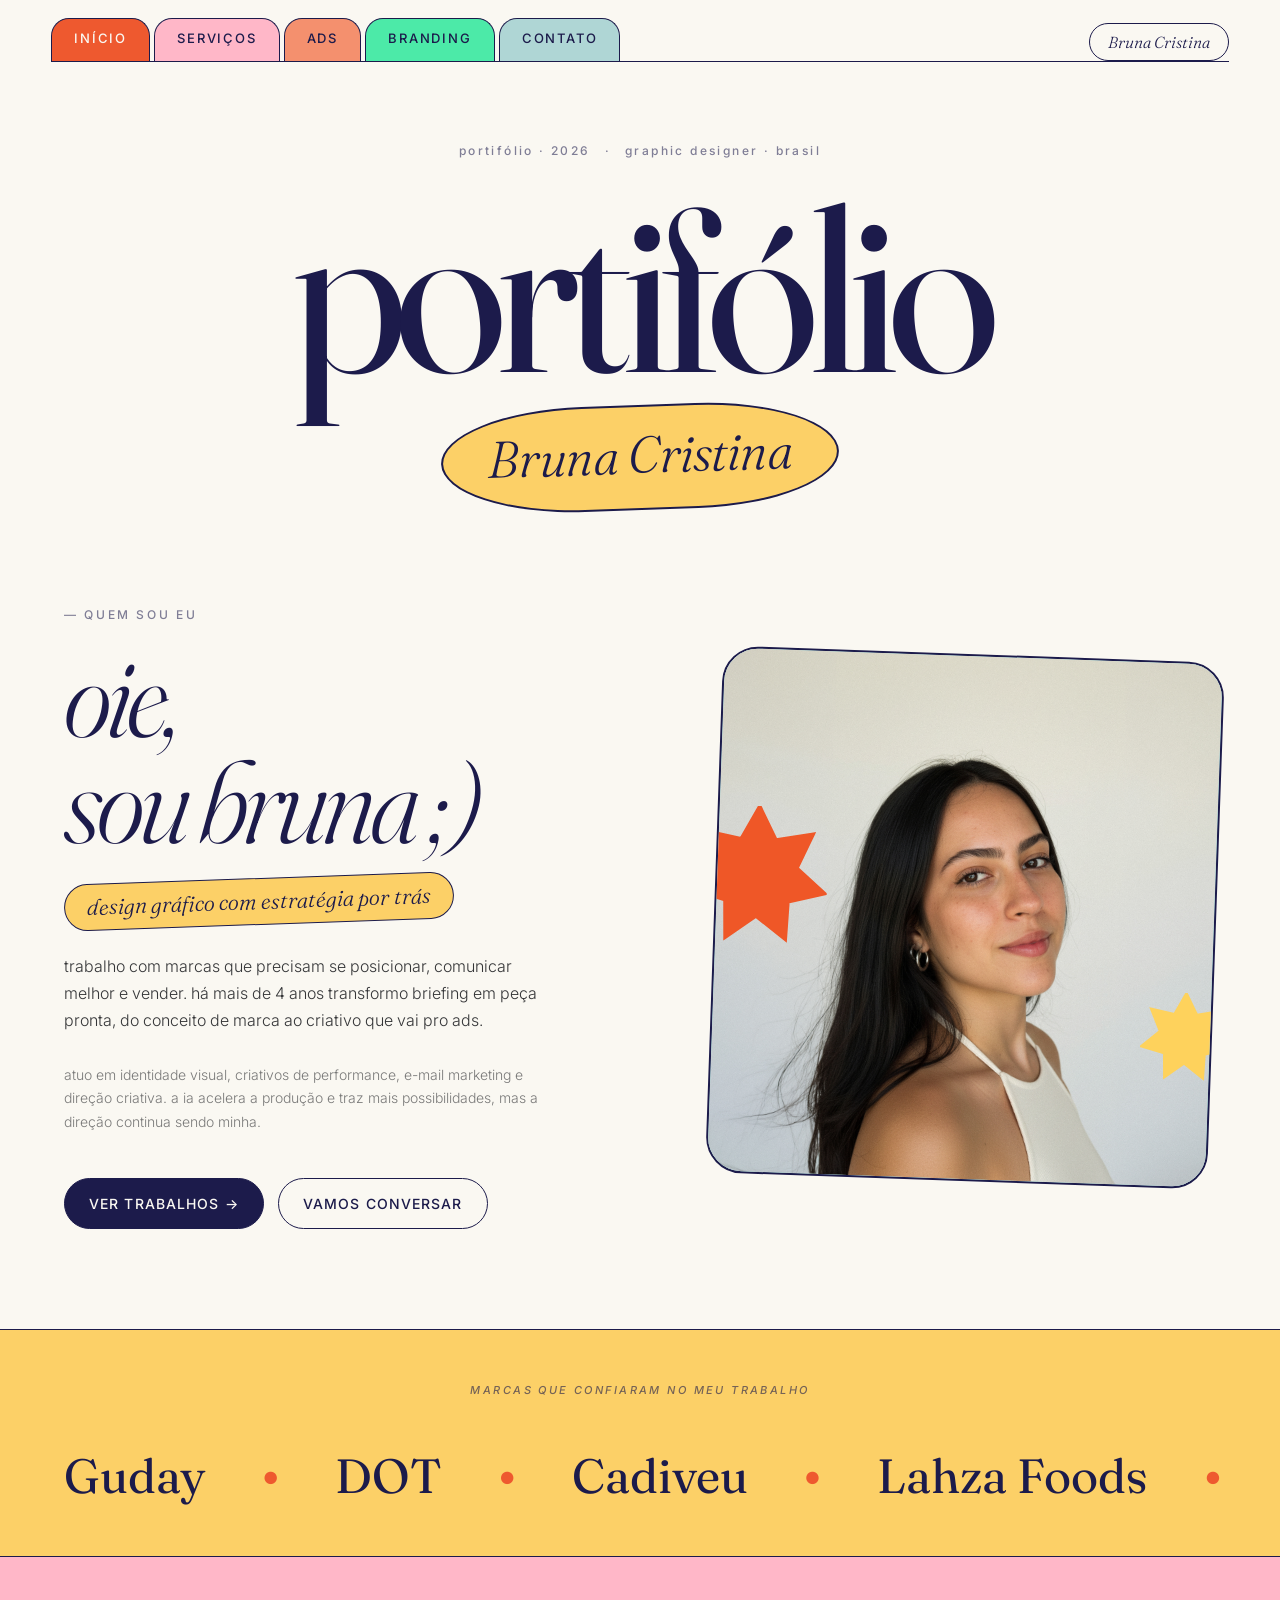
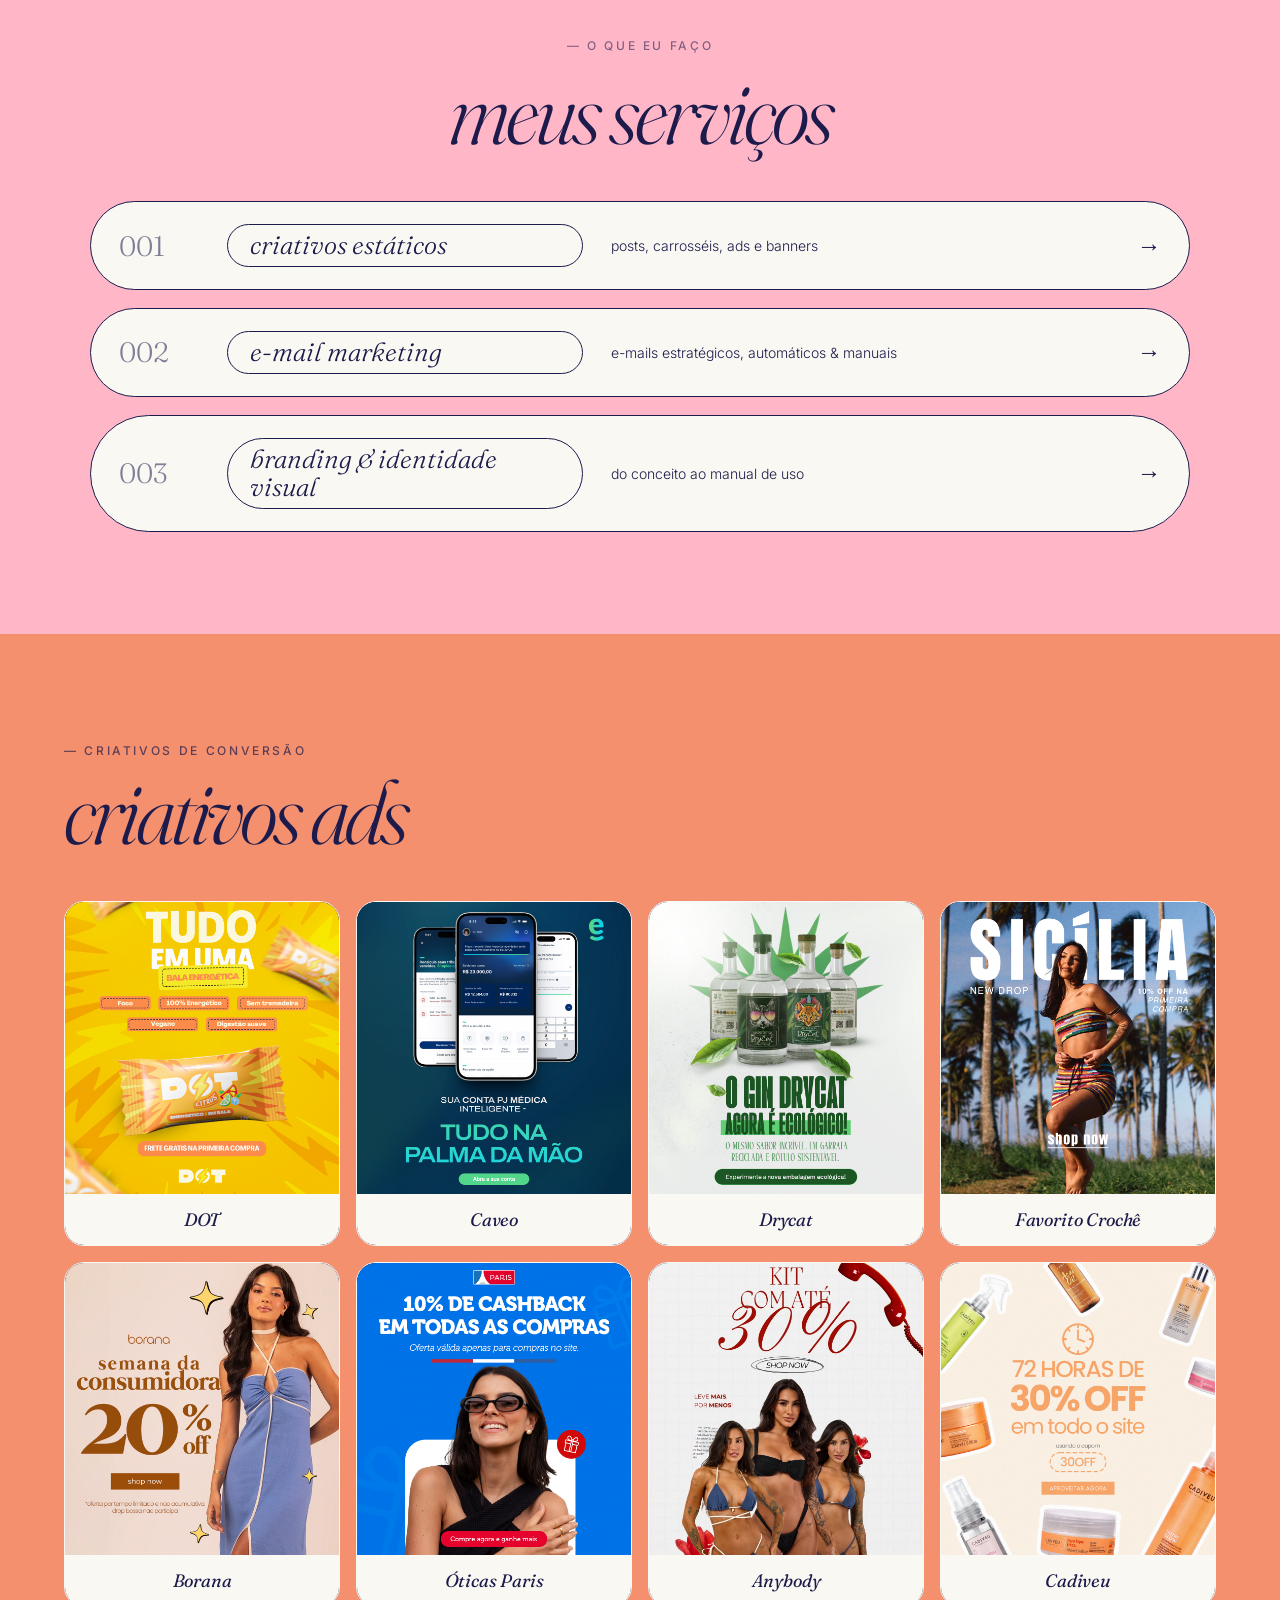
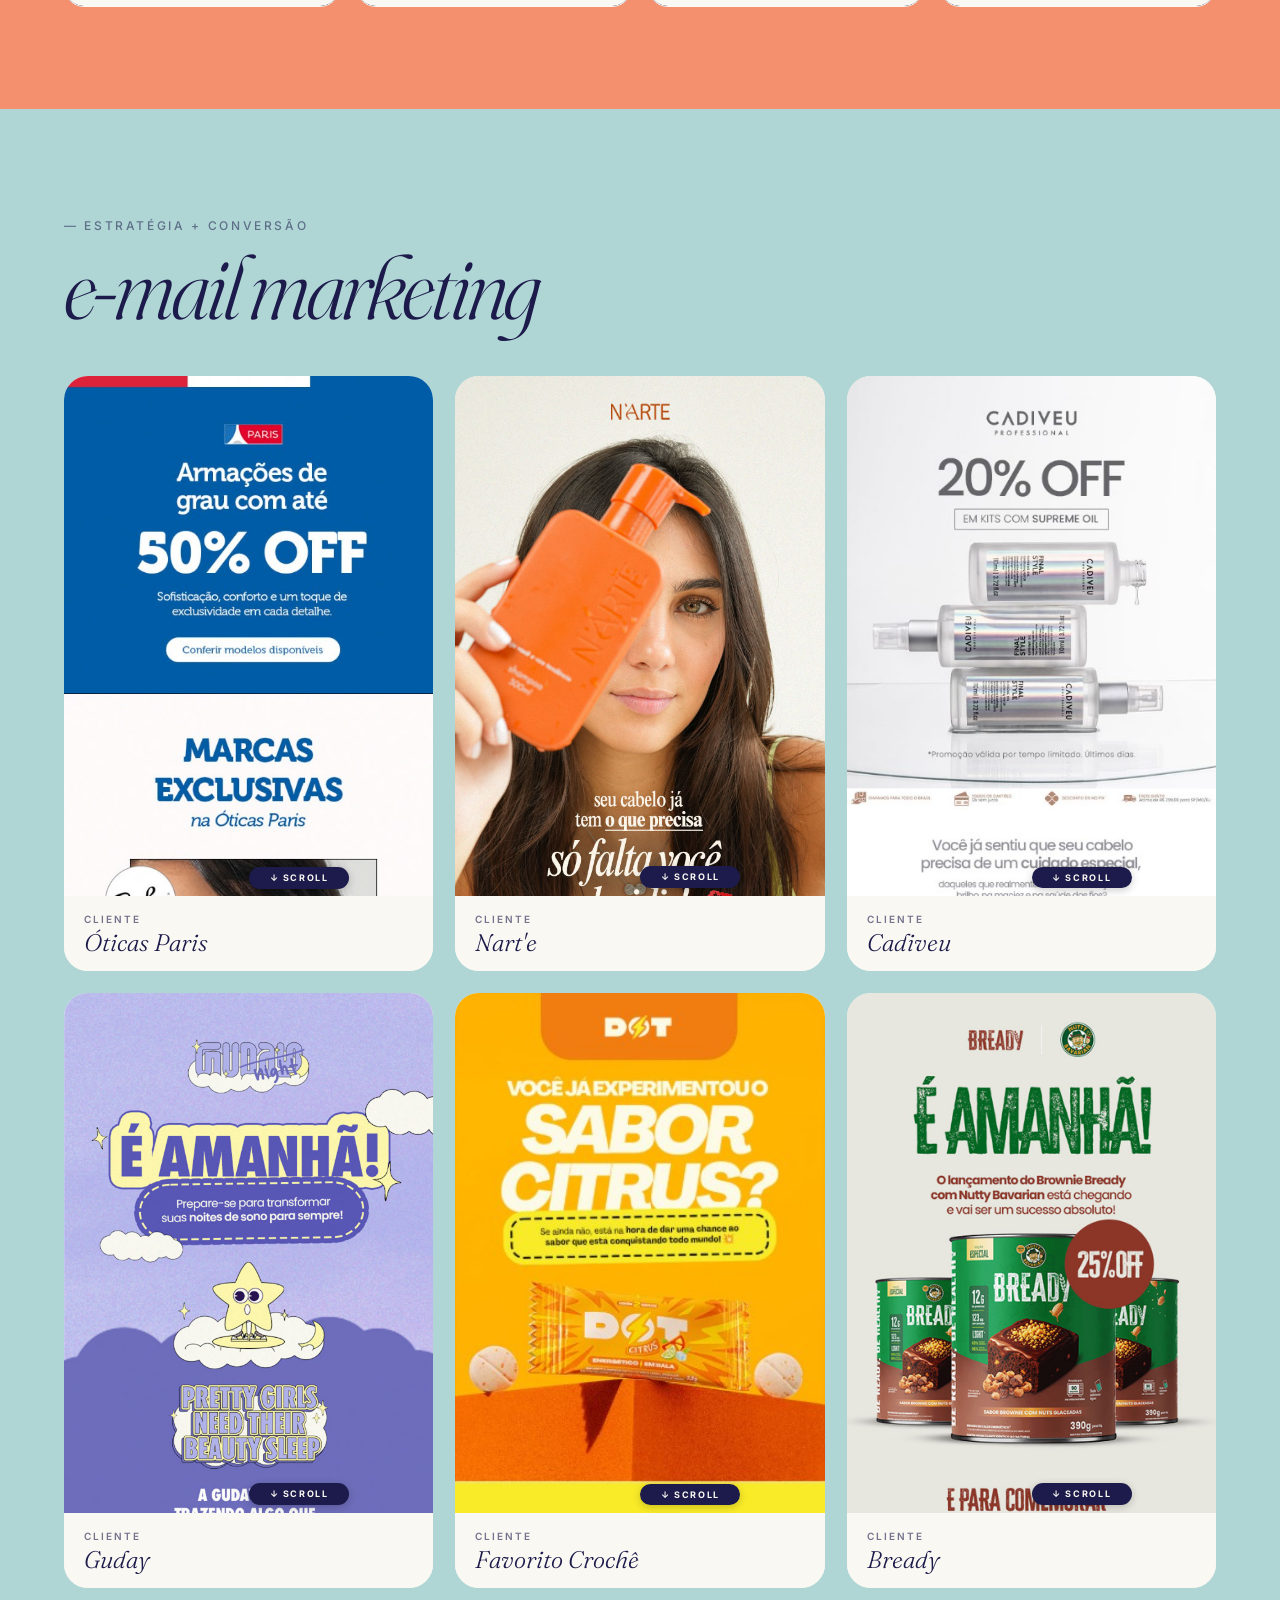
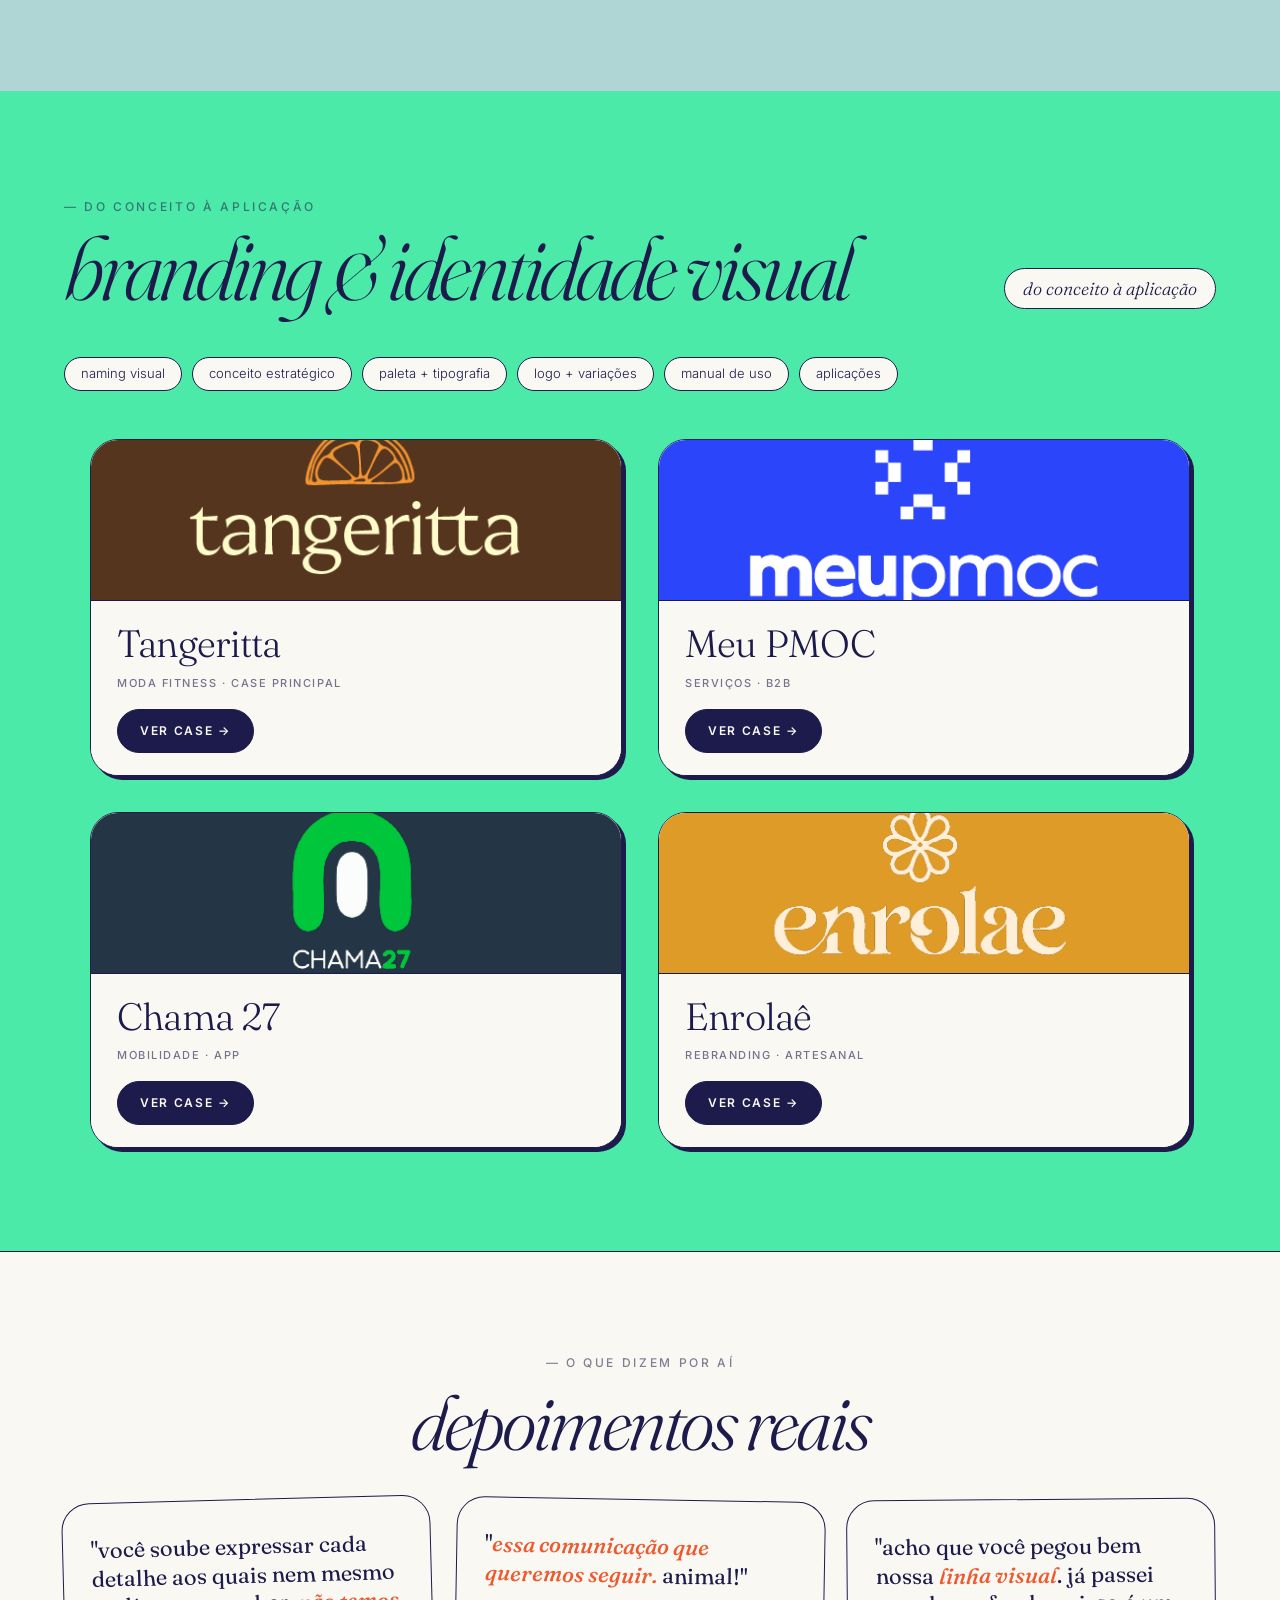
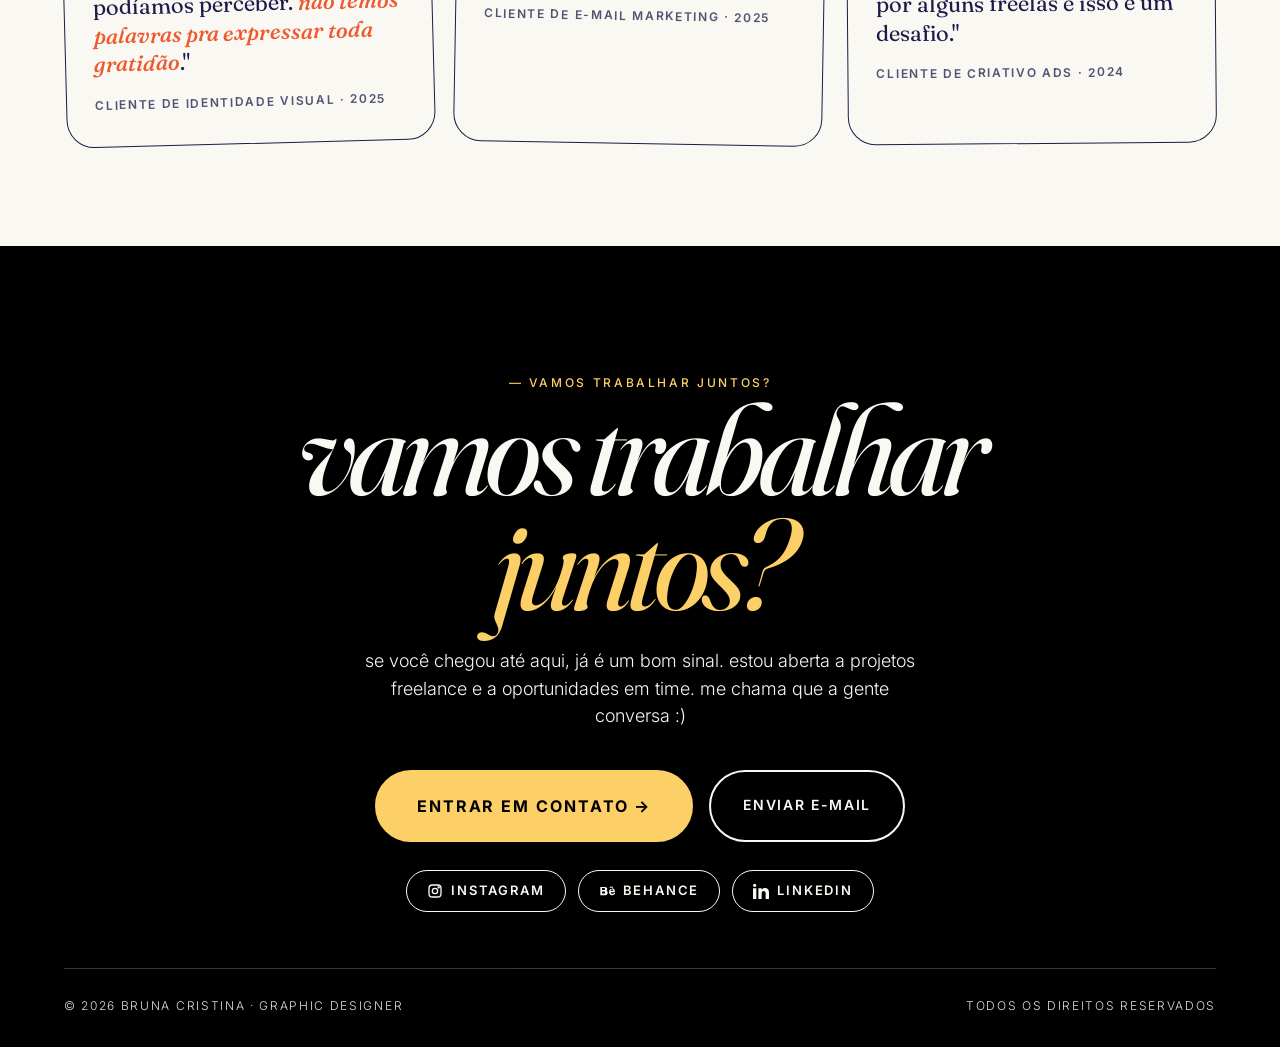
==== index.html @ e088495b "fix: mobile responsiveness, IA copy, foto no sobre, remove ba-section - index.html: atualiza copy de" ====
<!doctype html>
<html lang="pt-BR">
<head>
<meta charset="utf-8" />
<meta name="viewport" content="width=device-width, initial-scale=1" />
<title>portifólio · bruna cristina · graphic designer</title>
<link rel="stylesheet" href="colors_and_type.css" />
<script src="image-slot.js"></script>
<style>
  :root {
    --navy: #1C1B4B;
    --cream: #FAF8F2;
    --yellow: #FCD067;
    --coral: #F4906E;
    --orange-dk: #EE592F;
    --skyblue: #AFD6D5;
    --mint: #4CEAA8;
    --pink: #FFB7C8;
    --ink: #000000;
  }
  * { box-sizing: border-box; }
  html, body { margin: 0; padding: 0; background: var(--cream); color: var(--navy); overflow-x: hidden; }
  body { font-family: var(--font-ui); font-weight: 300; }
  a { color: inherit; text-decoration: none; }
  button { font: inherit; cursor: pointer; border: none; background: none; color: inherit; }

  /* NAV */
  .nav-wrap { position: sticky; top: 0; z-index: 50; padding: 18px clamp(16px,4vw,56px) 0; background: linear-gradient(to bottom, var(--cream) 70%, transparent); }
  .nav { max-width: 1320px; margin: 0 auto; display: flex; align-items: flex-end; gap: 6px; }
  .nav-tabs { display: flex; align-items: flex-end; flex: 1; gap: 4px; }
  .tab { padding: 10px 22px 12px; font-weight: 500; font-size: 13px; letter-spacing: .14em; text-transform: uppercase; border: 1.5px solid var(--navy); border-bottom: none; border-radius: 18px 18px 0 0; background: var(--cream); transition: transform .16s var(--ease-soft); }
  .tab:hover { transform: translateY(-2px); }
  .tab.is-active { background: var(--orange-dk); color: var(--cream); border-color: var(--navy); }
  .tab[data-c="pink"] { background: var(--pink); }
  .tab[data-c="yellow"] { background: var(--yellow); }
  .tab[data-c="coral"] { background: var(--coral); }
  .tab[data-c="mint"] { background: var(--mint); }
  .tab[data-c="sky"] { background: var(--skyblue); }
  .nav-signature { background: var(--cream); border: 1.5px solid var(--navy); border-radius: 999px; padding: 6px 18px; font-family: var(--font-display); font-style: italic; font-size: 16px; align-self: flex-end; }
  .nav-rule { max-width: 1320px; margin: 0 auto; border-top: 1.5px solid var(--navy); }

  /* SHARED */
  section { padding: clamp(48px,8vw,120px) clamp(20px,5vw,80px); }
  .container { max-width: 1320px; margin: 0 auto; }
  .display { font-family: var(--font-display); font-weight: 300; line-height: .92; letter-spacing: -.045em; color: var(--navy); }
  .display em { font-style: italic; }
  .eyebrow-sm { font-size: 12px; letter-spacing: .22em; text-transform: uppercase; color: var(--navy); opacity: .55; font-weight: 500; }
  .chip-pill { display: inline-flex; align-items: center; gap: 6px; background: var(--cream); border: 1.5px solid var(--navy); border-radius: 999px; padding: 6px 18px; font-family: var(--font-display); font-style: italic; font-size: 18px; color: var(--navy); }
  .num-tag { font-family: var(--font-ui); font-weight: 500; font-size: 12px; letter-spacing: .2em; color: var(--navy); opacity: .55; }
  .bestseller { display: inline-block; margin-top: 14px; background: var(--coral); color: var(--cream); border: 1.5px solid var(--navy); border-radius: 999px; padding: 6px 16px; font-family: var(--font-ui); font-weight: 700; font-size: 11px; letter-spacing: .18em; text-transform: uppercase; transform: rotate(-2deg); box-shadow: 2px 2px 0 var(--navy); }
  .bestseller--mint { background: var(--navy); color: var(--mint); border-color: var(--mint); }

  /* COVER */
  .cover { padding: 80px clamp(20px,5vw,80px) 40px; text-align: center; }
  .cover-meta { display: flex; justify-content: center; gap: 14px; margin-bottom: 32px; flex-wrap: wrap; }
  .cover-stack { display: inline-flex; flex-direction: column; align-items: center; gap: 18px; }
  .cover-title { font-family: var(--font-display); font-weight: 400; font-size: clamp(64px,18vw,300px); line-height: .85; letter-spacing: -.05em; color: var(--navy); margin: 0; }
  .cover-name { background: var(--yellow); border: 2px solid var(--navy); border-radius: 50% / 70%; padding: 10px 44px 14px; font-family: var(--font-display); font-style: italic; font-weight: 300; font-size: clamp(28px,4vw,56px); letter-spacing: -.01em; transform: rotate(-2deg); white-space: nowrap; color: var(--navy); }

  /* HERO */
  .hero { padding-top: 56px; padding-bottom: 100px; }
  .hero-grid { display: grid; grid-template-columns: 1.15fr 1fr; gap: 72px; align-items: center; }
  .hero-headline { font-size: clamp(56px,9vw,128px); }
  .hero-tagline { display: flex; align-items: center; gap: 12px; flex-wrap: wrap; margin-top: 24px; font-size: 18px; color: var(--navy); }
  .hero-tagline .pill { display: inline-flex; background: var(--yellow); border: 1.5px solid var(--navy); border-radius: 999px; padding: 6px 22px; font-family: var(--font-display); font-style: italic; font-size: 22px; transform: rotate(-2deg); }
  .hero p { max-width: 500px; margin: 28px 0 0; font-size: 16px; line-height: 1.7; }
  .hero-cta-row { display: flex; gap: 14px; margin-top: 44px; flex-wrap: wrap; }
  .btn { display: inline-flex; align-items: center; gap: 10px; padding: 14px 24px; border-radius: 999px; border: 1.5px solid var(--navy); font-weight: 500; font-size: 14px; letter-spacing: .08em; text-transform: uppercase; transition: all .16s var(--ease-soft); }
  .btn:hover { opacity: .72; transform: translateY(-2px); }
  .btn--solid { background: var(--navy); color: var(--cream); }
  .btn--ghost { background: transparent; }
  .hero-portrait { position: relative; aspect-ratio: 1/1.05; border: 2px solid var(--navy); border-radius: 36px; overflow: hidden; background: var(--skyblue); transform: rotate(2deg); }
  .hero-portrait .portrait-slot { position: absolute; inset: 0; width: 100%; height: 100%; display: block; z-index: 1; }
  .hero-portrait .portrait-slot::part(frame) { border-radius: 0; background: var(--skyblue); }
  .hero-portrait .portrait-slot::part(ring) { display: none; }
  .star-deco { position: absolute; pointer-events: none; transition: transform .48s var(--ease-soft); z-index: 3; }
  .star-orange { filter: brightness(0) saturate(100%) invert(45%) sepia(74%) saturate(3712%) hue-rotate(348deg) brightness(98%) contrast(91%); }
  .star-yellow { filter: brightness(0) saturate(100%) invert(82%) sepia(58%) saturate(497%) hue-rotate(338deg) brightness(101%) contrast(99%); }

  /* CLIENTES */
  .clients { background: var(--yellow); padding: 56px clamp(20px,5vw,80px); border-top: 1.5px solid var(--navy); border-bottom: 1.5px solid var(--navy); overflow: hidden; }
  .clients-head { text-align: center; margin-bottom: 56px; }
  .clients-head h2 { font-family: var(--font-ui); font-weight: 500; font-size: 11px; letter-spacing: .22em; text-transform: uppercase; color: var(--navy); opacity: .6; margin: 0; }
  .clients-marquee { display: flex; gap: 56px; white-space: nowrap; animation: scroll 36s linear infinite; font-family: var(--font-display); font-weight: 400; font-size: clamp(28px,4vw,48px); color: var(--navy); line-height: 1; align-items: center; }
  .clients-marquee span { display: inline-flex; align-items: center; gap: 56px; }
  .clients-marquee .dot { color: var(--orange-dk); font-size: .6em; }
  @keyframes scroll { from { transform: translateX(0); } to { transform: translateX(-50%); } }

  /* SERVICES */
  .services { background: var(--pink); padding-top: 80px; }
  .services-head { text-align: center; margin-bottom: 48px; }
  .services-head h2 { font-size: clamp(48px,7vw,108px); }
  .service-list { max-width: 1100px; margin: 0 auto; display: flex; flex-direction: column; gap: 18px; }
  .service-row { display: grid; grid-template-columns: 80px 1fr 1.4fr auto; gap: 28px; align-items: center; padding: 22px 28px; border: 1.5px solid var(--navy); border-radius: 999px; background: var(--cream); transition: all .25s var(--ease-soft); }
  .service-row:hover { transform: translateX(8px); background: var(--coral); color: var(--cream); }
  .service-row:hover .service-num { color: var(--cream); }
  .service-row:hover .service-pill { background: var(--cream); color: var(--coral); border-color: var(--cream); }
  .service-num { font-family: var(--font-display); font-weight: 300; font-size: 28px; color: var(--navy); opacity: .55; }
  .service-pill { display: inline-flex; align-self: start; background: var(--cream); border: 1.5px solid var(--navy); border-radius: 999px; padding: 6px 22px; font-family: var(--font-display); font-style: italic; font-size: 26px; line-height: 1.1; color: var(--navy); transition: all .25s; }
  .service-desc { font-size: 14px; line-height: 1.5; }
  .service-arrow { font-family: var(--font-display); font-size: 24px; }

  /* CASE SECTIONS */
  .case-section { padding: clamp(56px,8vw,120px) clamp(20px,5vw,80px); }
  .case-section .case-head { display: flex; justify-content: space-between; align-items: flex-end; flex-wrap: wrap; gap: 20px; margin-bottom: 48px; }
  .case-section h2 { font-size: clamp(48px,7vw,108px); margin: 0; }
  .case-section .case-sub { display: flex; flex-direction: column; gap: 10px; align-items: flex-end; max-width: 360px; text-align: right; }

  /* ADS */
  .ads { background: var(--coral); color: var(--navy); }
  .ads h2 { color: var(--navy); }
  .ads .case-sub { color: var(--navy); }
  .ads-grid { display: grid; grid-template-columns: repeat(4, 1fr); gap: 16px; }
  .ad-card { aspect-ratio: 4/5; border: 1.5px solid var(--cream); border-radius: 20px; overflow: hidden; background: var(--navy); display: flex; flex-direction: column; color: var(--cream); transition: transform .3s var(--ease-soft); }
  .ad-card:hover { transform: rotate(-1deg) translateY(-4px); }
  .ad-card .ad-image { flex: 1; width: 100%; min-height: 0; display: block; }
  .ad-card .ad-image::part(frame) { border-radius: 0; }
  .ad-card .ad-image::part(ring) { display: none; }
  .ad-card .ad-band { background: var(--cream); color: var(--navy); padding: 12px 16px; font-family: var(--font-display); font-style: italic; font-weight: 400; font-size: 18px; letter-spacing: -.01em; text-align: center; }

  /* EMAIL */
  .email-mkt { background: var(--skyblue); }
  .email-grid { display: grid; grid-template-columns: repeat(3, 1fr); gap: 22px; }
  .email-card { background: var(--cream); border-radius: 24px; overflow: hidden; transition: transform .3s var(--ease-soft); display: flex; flex-direction: column; }
  .email-card:hover { transform: rotate(-1deg) translateY(-4px); }
  .email-scroll { width: 100%; height: 520px; overflow-y: auto; background: var(--cream); scrollbar-width: thin; scrollbar-color: var(--navy) transparent; position: relative; }
  .email-scroll::-webkit-scrollbar { width: 8px; }
  .email-scroll::-webkit-scrollbar-thumb { background: var(--navy); border-radius: 4px; }
  .email-scroll::-webkit-scrollbar-track { background: rgba(28,27,75,.1); }
  .email-scroll img { display: block; width: 100%; height: auto; }
  .email-scroll .scroll-hint { position: sticky; bottom: 8px; left: 50%; margin-left: -50px; width: 100px; background: var(--navy); color: var(--cream); padding: 4px 10px; border-radius: 999px; font-size: 9px; letter-spacing: .18em; text-transform: uppercase; font-weight: 700; text-align: center; box-shadow: 0 2px 8px rgba(0,0,0,.2); }
  .email-meta { padding: 16px 20px; display: flex; flex-direction: column; gap: 4px; background: var(--cream); }
  .email-meta .label { font-size: 10px; letter-spacing: .2em; text-transform: uppercase; opacity: .6; font-weight: 600; }
  .email-meta .name { font-family: var(--font-display); font-style: italic; font-size: 24px; line-height: 1; color: var(--navy); }

  /* AI VISUAL */
  .ai-visual { background: var(--mint); }
  .ai-intro { max-width: 740px; margin: 0 0 40px; font-size: 17px; line-height: 1.65; color: var(--navy); }
  .ai-formats { display: grid; grid-template-columns: 1fr 1fr; gap: 18px; margin-bottom: 40px; }
  .ai-format { background: var(--cream); border: 1.5px solid var(--navy); border-radius: 22px; padding: 28px; }
  .ai-format h4 { font-family: var(--font-display); font-style: italic; font-weight: 300; font-size: 26px; margin: 0 0 10px; }
  .ai-format p { font-size: 14px; line-height: 1.55; margin: 0; }
  .ai-stage { max-width: 1100px; margin: 0 auto; }
  .ai-hero { aspect-ratio: 3/2; width: 100%; border: 2px solid var(--navy); border-radius: 28px; overflow: hidden; background: var(--cream); cursor: zoom-in; box-shadow: 6px 6px 0 var(--navy); position: relative; transition: transform .3s var(--ease-soft); }
  .ai-hero:hover { transform: translate(-2px,-2px); box-shadow: 8px 8px 0 var(--navy); }
  .ai-hero image-slot { position: absolute; inset: 0; width: 100%; height: 100%; display: block; }
  .ai-hero image-slot::part(frame) { border-radius: 0; }
  .ai-hero image-slot::part(ring) { display: none; }
  .ai-hero .zoom-pill { position: absolute; bottom: 18px; right: 18px; z-index: 4; background: var(--navy); color: var(--cream); padding: 8px 16px; border-radius: 999px; font-size: 11px; letter-spacing: .18em; text-transform: uppercase; font-weight: 700; pointer-events: none; opacity: 0; transition: opacity .2s; }
  .ai-hero:hover .zoom-pill { opacity: 1; }
  .ai-thumbs { display: flex; gap: 10px; overflow-x: auto; padding: 14px 0; margin-top: 18px; scrollbar-width: thin; scrollbar-color: var(--navy) transparent; }
  .ai-thumbs::-webkit-scrollbar { height: 6px; }
  .ai-thumbs::-webkit-scrollbar-thumb { background: var(--navy); border-radius: 4px; }
  .ai-thumb { width: 78px; height: 78px; flex: 0 0 78px; border: 1.5px solid var(--navy); border-radius: 14px; overflow: hidden; cursor: pointer; transition: all .2s var(--ease-soft); position: relative; background: var(--cream); }
  .ai-thumb:hover { transform: translateY(-3px); box-shadow: 3px 3px 0 var(--navy); }
  .ai-thumb.is-active { border-width: 3px; border-color: var(--coral); transform: translateY(-3px); }
  .ai-thumb image-slot { position: absolute; inset: 0; width: 100%; height: 100%; display: block; pointer-events: none; }
  .ai-thumb image-slot::part(frame) { border-radius: 0; }
  .ai-thumb image-slot::part(ring) { display: none; }
  .ai-counter { text-align: center; margin-top: 12px; font-size: 11px; letter-spacing: .18em; text-transform: uppercase; color: var(--navy); opacity: .7; font-weight: 700; }
  .ai-counter strong { font-weight: 800; }

  .lightbox { position: fixed; inset: 0; z-index: 100; background: rgba(28,27,75,.95); display: none; align-items: center; justify-content: center; padding: 60px 80px; }
  .lightbox.is-open { display: flex; }
  .lightbox-img { max-width: 100%; max-height: 100%; object-fit: contain; border: 2px solid var(--cream); border-radius: 18px; box-shadow: 0 20px 80px rgba(0,0,0,.5); }
  .lightbox-close, .lightbox-nav { position: absolute; background: var(--cream); border: 2px solid var(--cream); color: var(--navy); border-radius: 50%; cursor: pointer; transition: all .2s var(--ease-soft); display: flex; align-items: center; justify-content: center; font-family: var(--font-display); }
  .lightbox-close { top: 24px; right: 24px; width: 48px; height: 48px; font-size: 22px; padding: 0; }
  .lightbox-close:hover { background: var(--coral); border-color: var(--coral); color: var(--cream); transform: scale(1.08); }
  .lightbox-nav { top: 50%; transform: translateY(-50%); width: 56px; height: 56px; font-size: 28px; padding: 0; }
  .lightbox-nav.prev { left: 24px; }
  .lightbox-nav.next { right: 24px; }
  .lightbox-nav:hover { background: var(--yellow); border-color: var(--yellow); transform: translateY(-50%) scale(1.08); }
  .lightbox-counter { position: absolute; bottom: 24px; left: 50%; transform: translateX(-50%); color: var(--cream); font-size: 13px; letter-spacing: .2em; text-transform: uppercase; font-weight: 600; }

  /* BRANDING */
  .branding { background: var(--mint); }
  .brand-intro { max-width: 740px; font-size: 17px; line-height: 1.65; margin: 0 0 40px; }
  .brand-included { display: flex; flex-wrap: wrap; gap: 10px; margin-bottom: 48px; }
  .brand-included span { background: var(--cream); border: 1.5px solid var(--navy); border-radius: 999px; padding: 6px 16px; font-size: 13px; }
  .brand-grid { display: grid; grid-template-columns: repeat(2, 1fr); gap: 36px; max-width: 1100px; margin: 0 auto; }
  .brand-card-v2 { background: var(--cream); border: 1.5px solid var(--navy); border-radius: 28px; overflow: hidden; transition: transform .3s var(--ease-soft); display: flex; flex-direction: column; box-shadow: 4px 4px 0 var(--navy); }
  .brand-card-v2:hover { transform: translate(-3px,-3px); box-shadow: 7px 7px 0 var(--navy); }
  .brand-card-v2 .bc-preview { aspect-ratio: 1; width: 100%; display: block; background: var(--cream); }
  .brand-card-v2 .bc-preview::part(frame) { border-radius: 0; }
  .brand-card-v2 .bc-preview::part(ring) { display: none; }
  .brand-card-v2 .bc-info { padding: 22px 26px; border-top: 1.5px solid var(--navy); display: flex; flex-direction: column; gap: 16px; background: var(--cream); }
  .brand-card-v2 .bc-info .meta-block h3 { font-family: var(--font-display); font-weight: 300; font-size: 38px; margin: 0 0 4px; letter-spacing: -.02em; }
  .brand-card-v2 .bc-info .meta-block .meta { font-size: 11px; letter-spacing: .14em; text-transform: uppercase; opacity: .6; font-weight: 500; }
  .brand-card-v2 .ver-btn { align-self: flex-start; background: var(--navy); color: var(--cream); border: 1.5px solid var(--navy); border-radius: 999px; padding: 12px 22px; font-size: 12px; letter-spacing: .14em; text-transform: uppercase; font-weight: 600; transition: all .2s var(--ease-soft); white-space: nowrap; text-decoration: none; }
  .brand-card-v2 .ver-btn:hover { background: var(--coral); border-color: var(--coral); transform: translate(-2px,-2px); box-shadow: 3px 3px 0 var(--navy); }

  /* TESTIMONIALS */
  .testi-section { background: var(--cream); border-top: 1.5px solid var(--navy); }
  .testi-grid { display: grid; grid-template-columns: repeat(3, 1fr); gap: 22px; max-width: 1200px; margin: 40px auto 0; }
  .testi-card { border: 1.5px solid var(--navy); border-radius: 28px; padding: 32px 28px; background: var(--cream); color: var(--navy); transition: transform .3s var(--ease-soft); }
  .testi-card:hover { transform: rotate(0) translateY(-6px) !important; }
  .testi-card .q { font-family: var(--font-display); font-weight: 400; font-size: 22px; line-height: 1.3; color: var(--navy); }
  .testi-card .q em { font-style: italic; color: var(--orange-dk); font-weight: 500; }
  .testi-card .by { margin-top: 18px; font-size: 12px; letter-spacing: .14em; text-transform: uppercase; color: var(--navy); opacity: .75; font-weight: 600; }

  /* CTA / FOOTER */
  .cta-footer { background: var(--ink); color: var(--cream); padding: clamp(72px,10vw,140px) clamp(20px,5vw,80px) 32px; position: relative; overflow: hidden; }
  .cta-footer h2 { font-family: var(--font-display); font-weight: 400; font-size: clamp(56px,10vw,168px); text-align: center; line-height: .9; letter-spacing: -.05em; color: var(--cream); margin: 0; }
  .cta-footer h2 em { font-style: italic; color: var(--yellow); }
  .cta-footer .sub { text-align: center; max-width: 560px; margin: 24px auto 40px; font-size: 18px; line-height: 1.55; color: var(--cream); opacity: 1; }
  .cta-row { display: flex; flex-wrap: wrap; justify-content: center; gap: 16px; }
  .cta-row .btn-big { background: var(--yellow); color: var(--ink); border: 2px solid var(--yellow); border-radius: 999px; padding: 22px 40px; font-weight: 700; letter-spacing: .12em; font-size: 16px; text-transform: uppercase; transition: all .2s var(--ease-soft); display: inline-flex; align-items: center; gap: 10px; }
  .cta-row .btn-big:hover { transform: translate(-3px,-3px); box-shadow: 6px 6px 0 var(--coral); }
  .cta-row .btn-ghost-light { background: transparent; color: var(--cream); border: 2px solid var(--cream); border-radius: 999px; padding: 22px 32px; font-weight: 600; letter-spacing: .12em; font-size: 14px; text-transform: uppercase; transition: all .2s var(--ease-soft); }
  .cta-row .btn-ghost-light:hover { background: var(--cream); color: var(--ink); }

  .socials { display: flex; flex-wrap: wrap; justify-content: center; gap: 12px; margin: 28px auto 0; max-width: 640px; }
  .social-tag { display: inline-flex; align-items: center; gap: 8px; background: transparent; color: var(--cream); border: 1.5px solid var(--cream); border-radius: 999px; padding: 10px 20px; font-family: var(--font-ui); font-weight: 600; font-size: 13px; letter-spacing: .14em; text-transform: uppercase; transition: all .2s var(--ease-soft); }
  .social-tag:hover { background: var(--yellow); color: var(--ink); border-color: var(--yellow); transform: translateY(-2px); }
  .social-tag svg { width: 16px; height: 16px; }

  .footer-sign { margin-top: 56px; padding-top: 28px; border-top: 1.5px solid rgba(250,248,242,.25); display: flex; justify-content: space-between; align-items: center; font-size: 12px; letter-spacing: .14em; text-transform: uppercase; color: var(--cream); opacity: .9; flex-wrap: wrap; gap: 16px; }

  /* responsive */
  @media (max-width: 900px) {
    .hero-grid { grid-template-columns: 1fr; gap: 40px; }
    .hero-portrait { max-width: 320px; margin: 0 auto; }
    .service-row { grid-template-columns: 50px 1fr; gap: 12px; padding: 18px 22px; border-radius: 28px; }
    .service-row .service-desc, .service-row .service-arrow { display: none; }
    .ads-grid { grid-template-columns: repeat(2, 1fr); }
    .email-grid { grid-template-columns: 1fr; }
    .email-scroll { height: 460px; }
    .brand-grid { grid-template-columns: 1fr; }
    .testi-grid { grid-template-columns: 1fr; }
    .ai-formats { grid-template-columns: 1fr; }
    .ai-thumb { width: 60px; height: 60px; flex: 0 0 60px; }
    .lightbox { padding: 60px 16px; }
    .lightbox-nav { width: 44px; height: 44px; font-size: 22px; }
    .lightbox-nav.prev { left: 8px; }
    .lightbox-nav.next { right: 8px; }
    .case-section .case-sub { align-items: flex-start; text-align: left; }
    .nav-signature { display: none; }
    .tab { padding: 8px 14px; font-size: 11px; }
    .cover-name { font-size: 22px; padding: 6px 22px 8px; }
  }
  @media (max-width: 540px) {
    .cover { padding: 40px 20px 32px; }
    .hero { padding-top: 36px; padding-bottom: 60px; }
    .hero-headline { font-size: clamp(42px,11vw,64px); }
    .hero-tagline .pill { font-size: 17px; }
    .hero p { font-size: 15px; margin-top: 20px; }
    .hero-cta-row { gap: 10px; }
    .ads-grid { grid-template-columns: 1fr 1fr; gap: 10px; }
    .nav-wrap { padding: 8px 0 0; }
    .nav { padding: 0 8px; }
    .nav-tabs { flex-wrap: nowrap; gap: 2px; justify-content: stretch; }
    .tab { padding: 6px 8px 8px; font-size: 9px; letter-spacing: .04em; border-radius: 10px 10px 0 0; white-space: nowrap; flex: 1; text-align: center; }
    .testi-card { transform: none !important; }
    .display { font-size: clamp(28px,8vw,48px) !important; }
    .section-head h2 { font-size: clamp(26px,7vw,42px); }
  }
</style>
<script async type='text/javascript' src='https://static.klaviyo.com/onsite/js/YxFfpH/klaviyo.js?company_id=YxFfpH'></script>
<script type="text/javascript">
!function(){if(!window.klaviyo){window._klOnsite=window._klOnsite||[];try{window.klaviyo=new Proxy({},{get:function(n,i){return"push"===i?function(){var n;(n=window._klOnsite).push.apply(n,arguments)}:function(){for(var n=arguments.length,o=new Array(n),w=0;w<n;w++)o[w]=arguments[w];var t="function"==typeof o[o.length-1]?o.pop():void 0,e=new Promise((function(n){window._klOnsite.push([i].concat(o,[function(i){t&&t(i),n(i)}]))}));return e}}})}catch(n){window.klaviyo=window.klaviyo||[],window.klaviyo.push=function(){var n;(n=window._klOnsite).push.apply(n,arguments)}}}}();
</script>
</head>
<body>

<!-- NAV -->
<div class="nav-wrap">
  <nav class="nav">
    <div class="nav-tabs">
      <a href="#home" class="tab is-active">início</a>
      <a href="#servicos" class="tab" data-c="pink">serviços</a>
      <a href="#ads" class="tab" data-c="coral">ads</a>
      <a href="#branding" class="tab" data-c="mint">branding</a>
      <a href="#contato" class="tab" data-c="sky">contato</a>
    </div>
    <span class="nav-signature">Bruna Cristina</span>
  </nav>
  <div class="nav-rule"></div>
</div>

<!-- COVER -->
<section class="cover" id="home">
  <div class="cover-meta">
    <span class="num-tag">portifólio · 2026</span>
    <span class="num-tag">·</span>
    <span class="num-tag">graphic designer · brasil</span>
  </div>
  <div class="cover-stack">
    <h1 class="cover-title">portifólio</h1>
    <span class="cover-name">Bruna Cristina</span>
  </div>
</section>

<!-- HERO -->
<section class="hero">
  <div class="container hero-grid">
    <div>
      <div class="eyebrow-sm" style="margin-bottom: 18px;">— quem sou eu</div>
      <h2 class="display hero-headline">oie,<br>sou <em>bruna ;)</em></h2>
      <div class="hero-tagline">
        <span class="pill" style="font-style:italic;">design gráfico com estratégia por trás</span>
      </div>
      <p>trabalho com marcas que precisam se posicionar, comunicar melhor e vender. há mais de 4 anos transformo briefing em peça pronta, do conceito de marca ao criativo que vai pro ads.</p>
      <p style="opacity: .65; font-size: 14px;">atuo em identidade visual, criativos de performance, e-mail marketing e direção criativa. a ia acelera a produção e traz mais possibilidades, mas a direção continua sendo minha.</p>
      <div class="hero-cta-row">
        <a href="#ads" class="btn btn--solid">ver trabalhos →</a>
        <a href="#contato" class="btn btn--ghost">vamos conversar</a>
      </div>
    </div>
    <div class="hero-portrait" id="portrait">
      <image-slot id="hero-portrait" class="portrait-slot" src="assets/portrait-bruna.jpg" placeholder="arraste sua foto"></image-slot>
      <img src="assets/star-8point.svg" class="star-deco star-orange" style="left:-30px; top:30%; width:140px; height:140px;" alt="" data-parallax="0.4">
      <img src="assets/star-8point.svg" class="star-deco star-yellow" style="right:-20px; bottom:20%; width:90px; height:90px;" alt="" data-parallax="-0.3">
    </div>
  </div>
</section>

<!-- CLIENTES -->
<section class="clients">
  <div class="clients-head"><h2>marcas que confiaram no meu trabalho</h2></div>
  <div class="clients-marquee">
    <span>Guday<span class="dot">●</span>DOT<span class="dot">●</span>Cadiveu<span class="dot">●</span>Lahza Foods<span class="dot">●</span>Óticas Paris<span class="dot">●</span>Favorito Crochê<span class="dot">●</span>Jubee<span class="dot">●</span>Drycat<span class="dot">●</span>Caveo<span class="dot">●</span>Nart'e<span class="dot">●</span>Inhire<span class="dot">●</span>Anybody<span class="dot">●</span></span>
    <span>Guday<span class="dot">●</span>DOT<span class="dot">●</span>Cadiveu<span class="dot">●</span>Lahza Foods<span class="dot">●</span>Óticas Paris<span class="dot">●</span>Favorito Crochê<span class="dot">●</span>Jubee<span class="dot">●</span>Drycat<span class="dot">●</span>Caveo<span class="dot">●</span>Nart'e<span class="dot">●</span>Inhire<span class="dot">●</span>Anybody<span class="dot">●</span></span>
  </div>
</section>

<!-- SERVICES -->
<section class="services" id="servicos">
  <div class="services-head">
    <div class="eyebrow-sm">— o que eu faço</div>
    <h2 class="display" style="margin-top: 16px;">meus <em>serviços</em></h2>
  </div>
  <div class="service-list">
    <a href="#ads" class="service-row"><span class="service-num">001</span><span class="service-pill">criativos estáticos</span><span class="service-desc">posts, carrosséis, ads e banners</span><span class="service-arrow">→</span></a>
    <a href="#email" class="service-row"><span class="service-num">002</span><span class="service-pill">e-mail marketing</span><span class="service-desc">e-mails estratégicos, automáticos &amp; manuais</span><span class="service-arrow">→</span></a>
    <a href="#branding" class="service-row"><span class="service-num">003</span><span class="service-pill">branding &amp; identidade visual</span><span class="service-desc">do conceito ao manual de uso</span><span class="service-arrow">→</span></a>
  </div>
</section>

<!-- ADS -->
<section class="case-section ads" id="ads">
  <div class="container">
    <div class="case-head">
      <div>
        <span class="eyebrow-sm" style="color: var(--navy); opacity: .7;">— criativos de conversão</span>
        <h2 class="display" style="margin-top: 10px;">criativos <em>ads</em></h2>
      </div>
      <div class="case-sub"></div>
    </div>
    <div class="ads-grid">
      <div class="ad-card"><image-slot id="ad-dot" class="ad-image" src="assets/ads/dot-breakfast.jpg" placeholder="DOT"></image-slot><div class="ad-band">DOT</div></div>
      <div class="ad-card"><image-slot id="ad-caveo" class="ad-image" src="assets/ads/caveo-pj.jpg" placeholder="Caveo"></image-slot><div class="ad-band">Caveo</div></div>
      <div class="ad-card"><image-slot id="ad-drycat" class="ad-image" src="assets/ads/drycat-ecologico.jpg" placeholder="Drycat"></image-slot><div class="ad-band">Drycat</div></div>
      <div class="ad-card"><image-slot id="ad-favorito" class="ad-image" src="assets/ads/favorito-sicilia.jpg" placeholder="Favorito Crochê"></image-slot><div class="ad-band">Favorito Crochê</div></div>
      <div class="ad-card"><image-slot id="ad-jubee" class="ad-image" src="assets/ads/jubee-performance.jpg" placeholder="Jubee"></image-slot><div class="ad-band">Borana</div></div>
      <div class="ad-card"><image-slot id="ad-oticas" class="ad-image" src="assets/ads/oticas-cashback.jpg" placeholder="Óticas Paris"></image-slot><div class="ad-band">Óticas Paris</div></div>
      <div class="ad-card"><image-slot id="ad-dates" class="ad-image" src="assets/ads/dates-nutri.jpg" placeholder="Anybody"></image-slot><div class="ad-band">Anybody</div></div>
      <div class="ad-card"><image-slot id="ad-cadiveu" class="ad-image" src="assets/ads/cadiveu-30off-4x5.jpg" placeholder="Cadiveu"></image-slot><div class="ad-band">Cadiveu</div></div>
    </div>
  </div>
</section>

<!-- EMAIL -->
<section class="case-section email-mkt" id="email">
  <div class="container">
    <div class="case-head">
      <div>
        <span class="eyebrow-sm">— estratégia + conversão</span>
        <h2 class="display" style="margin-top: 10px;">e-mail <em>marketing</em></h2>
      </div>
      <div class="case-sub"></div>
    </div>
    <div class="email-grid">
      <div class="email-card"><div class="email-scroll"><img src="assets/email/oticas-lancamento.jpg" alt="Óticas Paris" /><div class="scroll-hint">↓ scroll</div></div><div class="email-meta"><span class="label">cliente</span><span class="name">Óticas Paris</span></div></div>
      <div class="email-card"><div class="email-scroll"><img src="assets/email/narte-forms.jpg" alt="Nart'e" /><div class="scroll-hint">↓ scroll</div></div><div class="email-meta"><span class="label">cliente</span><span class="name">Nart'e</span></div></div>
      <div class="email-card"><div class="email-scroll"><img src="assets/email/cadiveu-oferta.jpg" alt="Cadiveu" /><div class="scroll-hint">↓ scroll</div></div><div class="email-meta"><span class="label">cliente</span><span class="name">Cadiveu</span></div></div>
      <div class="email-card"><div class="email-scroll"><img src="assets/email/guday-email.jpg" alt="Guday" /><div class="scroll-hint">↓ scroll</div></div><div class="email-meta"><span class="label">cliente</span><span class="name">Guday</span></div></div>
      <div class="email-card"><div class="email-scroll"><img src="assets/email/favorito-sunflower.jpg" alt="Favorito Crochê" /><div class="scroll-hint">↓ scroll</div></div><div class="email-meta"><span class="label">cliente</span><span class="name">Favorito Crochê</span></div></div>
      <div class="email-card"><div class="email-scroll"><img src="assets/email/bready-email.jpg" alt="Bready" /><div class="scroll-hint">↓ scroll</div></div><div class="email-meta"><span class="label">cliente</span><span class="name">Bready</span></div></div>
    </div>
  </div>
</section>


<!-- BRANDING -->
<section class="case-section branding" id="branding">
  <div class="container">
    <div class="case-head">
      <div>
        <span class="eyebrow-sm">— do conceito à aplicação</span>
        <h2 class="display" style="margin-top: 10px;">branding &amp; <em>identidade visual</em></h2>
      </div>
      <div class="case-sub"><span class="chip-pill">do conceito à aplicação</span></div>
    </div>
    <div class="brand-included"><span>naming visual</span><span>conceito estratégico</span><span>paleta + tipografia</span><span>logo + variações</span><span>manual de uso</span><span>aplicações</span></div>
    <div class="brand-grid">
      <div class="brand-card-v2"><image-slot id="brand-tangeritta" class="bc-preview" fit="cover" src="assets/cases/tangeritta/cover.png" placeholder="capa Tangeritta"></image-slot><div class="bc-info"><div class="meta-block"><h3>Tangeritta</h3><span class="meta">moda fitness · case principal</span></div><a class="ver-btn" href="Case Tangeritta.html">ver case →</a></div></div>
      <div class="brand-card-v2"><image-slot id="brand-meupmoc" class="bc-preview" fit="cover" src="assets/cases/meupmoc/logo-fundo-azul.png" placeholder="capa Meu PMOC"></image-slot><div class="bc-info"><div class="meta-block"><h3>Meu PMOC</h3><span class="meta">serviços · B2B</span></div><a class="ver-btn" href="Case Meu PMOC.html">ver case →</a></div></div>
      <div class="brand-card-v2"><image-slot id="brand-chama27" class="bc-preview" fit="cover" src="assets/cases/chama27/cover.png" placeholder="capa Chama 27"></image-slot><div class="bc-info"><div class="meta-block"><h3>Chama 27</h3><span class="meta">mobilidade · app</span></div><a class="ver-btn" href="Case Chama 27.html">ver case →</a></div></div>
      <div class="brand-card-v2"><image-slot id="brand-enrolae" class="bc-preview" fit="cover" src="assets/cases/enrolae/cover.png" placeholder="capa Enrolaê"></image-slot><div class="bc-info"><div class="meta-block"><h3>Enrolaê</h3><span class="meta">rebranding · artesanal</span></div><a class="ver-btn" href="Case Enrolae.html">ver case →</a></div></div>
    </div>
  </div>
</section>

<!-- TESTIMONIALS -->
<section class="testi-section">
  <div class="container">
    <div style="text-align:center;">
      <div class="eyebrow-sm">— o que dizem por aí</div>
      <h2 class="display" style="margin-top: 16px; font-size: clamp(40px,6vw,80px);">depoimentos <em>reais</em></h2>
    </div>
    <div class="testi-grid">
      <div class="testi-card" style="transform: rotate(-1.5deg);">
        <div class="q">"você soube expressar cada detalhe aos quais nem mesmo podíamos perceber. <em>não temos palavras pra expressar toda gratidão</em>."</div>
        <div class="by">cliente de identidade visual · 2025</div>
      </div>
      <div class="testi-card" style="transform: rotate(1deg);">
        <div class="q">"<em>essa comunicação que queremos seguir.</em> animal!"</div>
        <div class="by">cliente de e-mail marketing · 2025</div>
      </div>
      <div class="testi-card" style="transform: rotate(-0.5deg);">
        <div class="q">"acho que você pegou bem nossa <em>linha visual</em>. já passei por alguns freelas e isso é um desafio."</div>
        <div class="by">cliente de criativo ads · 2024</div>
      </div>
    </div>
  </div>
</section>

<!-- CTA / FOOTER -->
<section class="cta-footer" id="contato">
  <div class="container">
    <div style="text-align: center;">
      <div class="eyebrow-sm" style="color: var(--yellow); opacity: 1; letter-spacing: .22em;">— vamos trabalhar juntos?</div>
      <h2>vamos trabalhar<br><em>juntos?</em></h2>
      <p class="sub">se você chegou até aqui, já é um bom sinal. estou aberta a projetos freelance e a oportunidades em time. me chama que a gente conversa :)</p>
      <div class="cta-row">
        <a href="https://wa.me/5571981491865?text=Oi%20Bruna!%20Vi%20seu%20portif%C3%B3lio%20e%20queria%20conversar%20sobre%20um%20projeto." target="_blank" rel="noopener" class="btn-big">entrar em contato →</a>
        <a href="mailto:brunacristina.design@gmail.com?subject=Projeto%20%E2%80%94%20vamos%20conversar%3F&body=Oi%20Bruna!%20Vi%20seu%20portif%C3%B3lio%20e%20queria%20conversar%20sobre%20um%20projeto." class="btn-ghost-light">enviar e-mail</a>
      </div>
      <div class="socials">
        <a href="https://instagram.com/brucristina.design" target="_blank" rel="noopener" class="social-tag">
          <svg viewBox="0 0 24 24" fill="none" stroke="currentColor" stroke-width="2"><rect x="3" y="3" width="18" height="18" rx="5"/><circle cx="12" cy="12" r="4"/><circle cx="17.5" cy="6.5" r=".8" fill="currentColor"/></svg>
          instagram
        </a>
        <a href="https://behance.net/brunaoliveira36" target="_blank" rel="noopener" class="social-tag">
          <svg viewBox="0 0 24 24" fill="currentColor"><path d="M7.4 6c1.6 0 2.9.2 3.7.7.9.5 1.3 1.3 1.3 2.4 0 .6-.1 1.1-.4 1.6-.3.4-.7.8-1.2 1 .8.2 1.4.6 1.7 1.1.4.5.6 1.2.6 2 0 1.2-.5 2.1-1.4 2.7-.9.6-2.1.9-3.7.9H2V6h5.4zm-.3 4.4c.6 0 1.1-.1 1.4-.4.3-.2.5-.6.5-1.1 0-.5-.2-.9-.5-1.1-.3-.2-.8-.3-1.4-.3H4.6v3h2.5zm.1 5.5c.7 0 1.2-.1 1.5-.4.3-.3.5-.7.5-1.2 0-.6-.2-1-.5-1.2-.3-.2-.8-.4-1.6-.4H4.6v3.2h2.6zM19.4 8c1.4 0 2.5.4 3.3 1.2.7.8 1.1 2 1.1 3.6 0 .2 0 .4 0 .6 0 .2 0 .3-.1.4h-6c0 .9.3 1.5.7 1.9.4.4 1 .6 1.7.6.5 0 1-.1 1.4-.3.4-.2.7-.5.9-.9h2.2c-.3 1-1 1.7-1.9 2.3-.9.5-1.9.8-3 .8-1.4 0-2.5-.4-3.4-1.3-.8-.9-1.3-2-1.3-3.5 0-1.5.5-2.7 1.3-3.5.9-.9 2.1-1.3 3.5-1.3zm.1 1.8c-.6 0-1.1.2-1.5.5-.4.3-.6.8-.7 1.4h4.3c-.1-.6-.3-1.1-.7-1.4-.4-.3-.9-.5-1.4-.5zM21 5.5h-5V7h5V5.5z"/></svg>
          behance
        </a>
        <a href="https://linkedin.com/in/brucristinaco" target="_blank" rel="noopener" class="social-tag">
          <svg viewBox="0 0 24 24" fill="currentColor"><path d="M4.98 3.5C4.98 4.88 3.87 6 2.5 6S0 4.88 0 3.5 1.12 1 2.5 1s2.48 1.12 2.48 2.5zM5 8H0v16h5V8zm7.98 0H8.05v16h4.93v-8.4c0-4.59 5.97-5 5.97 0V24H24V13.86c0-7.7-8.8-7.42-11.02-3.63V8z"/></svg>
          linkedin
        </a>
      </div>
    </div>
    <div class="footer-sign">
      <div>© 2026 Bruna Cristina · Graphic Designer</div>
      <div>todos os direitos reservados</div>
    </div>
  </div>
</section>

<script>
  // active tab on scroll
  const sections = ['home','servicos','ads','branding','contato'];
  const tabs = document.querySelectorAll('.tab');
  const setActive = id => tabs.forEach(t => t.classList.toggle('is-active', t.getAttribute('href') === '#' + id));
  const io = new IntersectionObserver(entries => entries.forEach(e => { if (e.isIntersecting) setActive(e.target.id); }), { rootMargin: '-40% 0px -50% 0px' });
  sections.forEach(id => { const el = document.getElementById(id); if (el) io.observe(el); });

  // smooth scroll
  document.querySelectorAll('a[href^="#"]').forEach(a => {
    a.addEventListener('click', e => {
      const id = a.getAttribute('href').slice(1);
      const el = document.getElementById(id);
      if (el) { e.preventDefault(); el.scrollIntoView({ behavior: 'smooth', block: 'start' }); }
    });
  });

  // AI VISUAL — hero + thumbs + lightbox
  (() => {
    const hero = document.getElementById('ai-hero');
    const heroSlot = document.getElementById('ai-hero-slot');
    const thumbs = document.querySelectorAll('.ai-thumb');
    const counter = document.getElementById('ai-counter-num');
    const lightbox = document.getElementById('lightbox');
    const lbImg = document.getElementById('lb-img');
    const lbCounter = document.getElementById('lb-counter');
    const lbClose = document.getElementById('lb-close');
    const lbPrev = document.getElementById('lb-prev');
    const lbNext = document.getElementById('lb-next');
    if (!hero || !thumbs.length) return;
    let idx = 0;
    const pad = (n) => String(n + 1).padStart(2, '0');
    const currentSrc = (i) => {
      const t = thumbs[i];
      const slot = t.querySelector('image-slot');
      if (slot) {
        const inner = slot.shadowRoot && slot.shadowRoot.querySelector('img');
        if (inner && inner.src && inner.style.display !== 'none') return inner.src;
        return slot.getAttribute('src') || t.dataset.src;
      }
      return t.dataset.src;
    };
    const setActiveThumb = (i) => {
      idx = (i + thumbs.length) % thumbs.length;
      thumbs.forEach((t, n) => t.classList.toggle('is-active', n === idx));
      const src = currentSrc(idx);
      if (src) heroSlot.setAttribute('src', src);
      if (counter) counter.textContent = pad(idx);
      const active = thumbs[idx];
      if (active && active.scrollIntoView) active.scrollIntoView({ behavior: 'smooth', block: 'nearest', inline: 'center' });
    };
    thumbs.forEach((t, i) => t.addEventListener('click', () => setActiveThumb(i)));

    const openLB = () => {
      const src = currentSrc(idx);
      if (!src) return;
      lbImg.src = src;
      if (lbCounter) lbCounter.textContent = pad(idx) + ' / ' + thumbs.length;
      lightbox.classList.add('is-open');
      document.body.style.overflow = 'hidden';
    };
    const closeLB = () => { lightbox.classList.remove('is-open'); document.body.style.overflow = ''; };
    const stepLB = (d) => { setActiveThumb(idx + d); openLB(); };
    hero.addEventListener('click', (e) => {
      const path = e.composedPath && e.composedPath();
      if (path && path.some(el => el && el.tagName === 'BUTTON')) return;
      openLB();
    });
    lbClose && lbClose.addEventListener('click', closeLB);
    lbPrev && lbPrev.addEventListener('click', () => stepLB(-1));
    lbNext && lbNext.addEventListener('click', () => stepLB(1));
    lightbox && lightbox.addEventListener('click', (e) => { if (e.target === lightbox) closeLB(); });
    document.addEventListener('keydown', (e) => {
      if (!lightbox.classList.contains('is-open')) return;
      if (e.key === 'Escape') closeLB();
      if (e.key === 'ArrowLeft') stepLB(-1);
      if (e.key === 'ArrowRight') stepLB(1);
    });
  })();

  // hero portrait parallax stars
  const p = document.getElementById('portrait');
  if (p) {
    p.addEventListener('mousemove', e => {
      const r = p.getBoundingClientRect();
      const x = (e.clientX - r.left) / r.width - 0.5;
      const y = (e.clientY - r.top) / r.height - 0.5;
      p.querySelectorAll('[data-parallax]').forEach(el => {
        const pf = parseFloat(el.dataset.parallax);
        el.style.transform = `translate(${x*30*pf}px,${y*30*pf}px) rotate(${x*8*pf}deg)`;
      });
    });
    p.addEventListener('mouseleave', () => p.querySelectorAll('[data-parallax]').forEach(el => el.style.transform = ''));
  }
</script>

<!-- Floating WhatsApp CTA -->
<a id="float-wa"
   href="https://wa.me/5571981491865?text=Oi%20Bruna!%20Vi%20seu%20portif%C3%B3lio%20e%20queria%20fechar%20um%20projeto."
   target="_blank" rel="noopener" aria-label="Fechar projeto pelo WhatsApp">
  <svg viewBox="0 0 32 32" fill="currentColor" xmlns="http://www.w3.org/2000/svg" width="28" height="28">
    <path d="M16 2C8.268 2 2 8.268 2 16c0 2.434.655 4.716 1.8 6.682L2 30l7.52-1.77A13.94 13.94 0 0 0 16 30c7.732 0 14-6.268 14-14S23.732 2 16 2Zm7.29 19.71c-.31.87-1.53 1.59-2.51 1.8-.67.14-1.54.25-4.48-.96-3.76-1.54-6.18-5.35-6.37-5.6-.19-.25-1.54-2.05-1.54-3.91 0-1.86.97-2.77 1.31-3.15.34-.38.74-.48 1-.48.24 0 .48.01.69.01.22.01.52-.08.81.62.31.72 1.05 2.58 1.14 2.77.09.19.15.41.03.65-.12.24-.18.39-.36.6-.18.21-.38.47-.54.63-.18.18-.37.37-.16.73.21.36.94 1.55 2.02 2.51 1.39 1.24 2.56 1.62 2.92 1.8.36.18.57.15.78-.09.21-.24.9-1.05 1.14-1.41.24-.36.48-.3.81-.18.33.12 2.1 .99 2.46 1.17.36.18.6.27.69.42.09.15.09.87-.22 1.74Z"/>
  </svg>
  <span>entrar em contato</span>
</a>

<style>
#float-wa {
  position: fixed;
  bottom: 28px;
  right: 28px;
  z-index: 200;
  display: inline-flex;
  align-items: center;
  gap: 10px;
  background: var(--navy);
  color: var(--cream);
  border: 1.5px solid var(--navy);
  border-radius: 999px;
  padding: 14px 22px 14px 18px;
  font-family: var(--font-ui);
  font-size: 13px;
  font-weight: 600;
  letter-spacing: .08em;
  text-transform: uppercase;
  text-decoration: none;
  box-shadow: 0 4px 20px rgba(28,27,75,.18);
  opacity: 0;
  transform: translateY(12px);
  transition: opacity .3s ease, transform .3s ease, box-shadow .2s ease;
  pointer-events: none;
}
#float-wa.visible {
  opacity: 1;
  transform: translateY(0);
  pointer-events: auto;
}
#float-wa:hover {
  transform: translateY(-2px);
  box-shadow: 4px 4px 0 var(--coral);
}
@media (max-width: 540px) {
  #float-wa span { display: none; }
  #float-wa { padding: 14px; }
}
</style>
<script>
(function(){
  var wa = document.getElementById('float-wa');
  window.addEventListener('scroll', function(){
    wa.classList.toggle('visible', window.scrollY > 300);
  }, { passive: true });
})();
</script>
</body>
</html>
---- colors_and_type.css ----
/* ==========================================================================
   Bruna Cristina — Colors & Type
   Personal brand identity for Brazilian designer Bruna Cristina.
   Aesthetic: editorial / boutique / playful-elegant. PT-BR copy.
   ========================================================================== */

@font-face {
  font-family: "Fraunces";
  src: url("fonts/Fraunces-Variable.ttf") format("truetype-variations");
  font-weight: 100 900;
  font-style: normal;
  font-display: swap;
}
@font-face {
  font-family: "Fraunces";
  src: url("fonts/Fraunces-Italic-Variable.ttf") format("truetype-variations");
  font-weight: 100 900;
  font-style: italic;
  font-display: swap;
}
@font-face {
  font-family: "Fraunces SuperSoft";
  src: url("fonts/Fraunces-72pt-SuperSoft-LightItalic.ttf") format("truetype");
  font-weight: 300;
  font-style: italic;
  font-display: swap;
}
@font-face {
  font-family: "Inter";
  src: url("fonts/Inter-Variable.ttf") format("truetype-variations");
  font-weight: 100 900;
  font-style: normal;
  font-display: swap;
}
@font-face {
  font-family: "Inter";
  src: url("fonts/Inter-Italic-Variable.ttf") format("truetype-variations");
  font-weight: 100 900;
  font-style: italic;
  font-display: swap;
}

:root {
  /* ---------- Base palette (sampled from Figma) ---------- */
  --bc-yellow:    #FCD067;   /* sun yellow — primary accent, CTAs, highlights */
  --bc-green:     #4CEAA8;   /* mint green — secondary accent */
  --bc-mint:      #AFD6D5;   /* dusty teal — soft backgrounds */
  --bc-orange:    #EE592F;   /* tangerine red — energy, hero accents */
  --bc-cream:     #FFFFF8;   /* warm off-white — main surface */
  --bc-sand:      #E8E1D9;   /* warm beige — neutral surface */
  --bc-ink:       #000000;   /* true black — type, hairline strokes */
  --bc-charcoal:  #353638;   /* near-black — secondary on light */
  --bc-mute:      #6F6F6F;   /* warm gray — eyebrow / metadata */
  --bc-white:     #FFFFFF;

  /* ---------- Semantic foreground ---------- */
  --fg-1: var(--bc-ink);
  --fg-2: var(--bc-charcoal);
  --fg-3: var(--bc-mute);
  --fg-on-dark: var(--bc-cream);

  /* ---------- Semantic backgrounds ---------- */
  --bg-default: var(--bc-cream);
  --bg-warm:    var(--bc-sand);
  --bg-sun:     var(--bc-yellow);
  --bg-mint:    var(--bc-mint);
  --bg-grass:   var(--bc-green);
  --bg-flame:   var(--bc-orange);
  --bg-ink:     var(--bc-ink);

  /* ---------- Type families ---------- */
  --font-display: "Fraunces", "Times New Roman", serif;
  --font-display-soft: "Fraunces SuperSoft", "Fraunces", serif;
  --font-ui: "Inter", system-ui, -apple-system, "Helvetica Neue", sans-serif;

  /* ---------- Type scale (display heavy, very tight tracking) ---------- */
  --fs-mega:     clamp(120px, 20vw, 334px);  /* hero "Portifólio" */
  --fs-display:  clamp(90px, 14vw, 228px);   /* slide titles "My/Service" */
  --fs-h1:       clamp(64px, 9vw, 204px);    /* "Headline" specimen */
  --fs-h2:       80px;                       /* italic accent "Branding" */
  --fs-h3:       52px;
  --fs-h4:       40px;
  --fs-eyebrow:  44px;                       /* section label, big tracking */
  --fs-body:     16px;
  --fs-caption:  13px;

  /* tight letter-spacing on display, generous on eyebrow caps */
  --tracking-mega: -0.066em;
  --tracking-display: -0.066em;
  --tracking-h2: -0.066em;
  --tracking-eyebrow: 0.196em;       /* ≈ 8.56px @ 44px */
  --tracking-eyebrow-sm: 0.18em;
  --tracking-body: 0;

  --leading-tight: 0.9;
  --leading-snug: 1.1;
  --leading-body: 1.5;

  /* ---------- Spacing (8pt) ---------- */
  --sp-1: 4px;
  --sp-2: 8px;
  --sp-3: 12px;
  --sp-4: 16px;
  --sp-5: 24px;
  --sp-6: 32px;
  --sp-7: 48px;
  --sp-8: 64px;
  --sp-9: 96px;
  --sp-10: 128px;

  /* ---------- Radii ---------- */
  --r-sm: 8px;
  --r-md: 22px;        /* card radius from Figma */
  --r-lg: 36px;
  --r-pill: 999px;

  /* ---------- Strokes ---------- */
  --stroke-hairline: 1px solid var(--bc-ink);
  --stroke-card: 1px solid var(--bc-ink);
  --stroke-thick: 3px solid var(--bc-ink);

  /* ---------- Elevation: brand uses NO drop shadows. Use ink hairline borders. ---------- */
  --shadow-none: none;

  /* ---------- Motion ---------- */
  --ease-soft: cubic-bezier(0.22, 1, 0.36, 1);
  --ease-bounce: cubic-bezier(0.34, 1.56, 0.64, 1);
  --dur-fast: 160ms;
  --dur-base: 280ms;
  --dur-slow: 520ms;
}

/* ==========================================================================
   Element defaults
   ========================================================================== */
html, body {
  background: var(--bg-default);
  color: var(--fg-1);
  font-family: var(--font-ui);
  font-size: var(--fs-body);
  line-height: var(--leading-body);
  font-weight: 300;            /* Bruna's house weight is Light */
  -webkit-font-smoothing: antialiased;
  text-rendering: optimizeLegibility;
}

h1, .h1 {
  font-family: var(--font-display);
  font-weight: 300;
  font-size: var(--fs-h1);
  line-height: var(--leading-tight);
  letter-spacing: var(--tracking-display);
  color: var(--fg-1);
  margin: 0;
}
h2, .h2 {
  font-family: var(--font-display);
  font-weight: 300;
  font-style: italic;
  font-size: var(--fs-h2);
  line-height: var(--leading-tight);
  letter-spacing: var(--tracking-h2);
  margin: 0;
}
h3, .h3 {
  font-family: var(--font-display);
  font-weight: 300;
  font-size: var(--fs-h3);
  line-height: var(--leading-snug);
  letter-spacing: -0.04em;
  margin: 0;
}
h4, .h4 {
  font-family: var(--font-display);
  font-weight: 300;
  font-size: var(--fs-h4);
  line-height: var(--leading-snug);
  margin: 0;
}

.eyebrow {
  font-family: var(--font-ui);
  font-weight: 300;
  font-size: var(--fs-eyebrow);
  line-height: var(--leading-tight);
  letter-spacing: var(--tracking-eyebrow);
  text-transform: uppercase;
  color: var(--fg-3);
}
.eyebrow--sm {
  font-size: 13px;
  letter-spacing: var(--tracking-eyebrow-sm);
}

.support, p {
  font-family: var(--font-ui);
  font-weight: 300;
  font-size: var(--fs-body);
  line-height: var(--leading-body);
  color: var(--fg-2);
}

.italic-accent {
  font-family: var(--font-display);
  font-style: italic;
  font-weight: 300;
  letter-spacing: -0.04em;
}

/* ==========================================================================
   Brand utilities
   ========================================================================== */
.bc-pill {
  display: inline-flex;
  align-items: center;
  justify-content: center;
  padding: 6px 18px;
  border-radius: var(--r-pill);
  border: var(--stroke-hairline);
  background: var(--bc-cream);
  font-family: var(--font-display);
  font-style: italic;
  font-weight: 300;
  color: var(--fg-1);
}

.bc-page-frame {
  /* sheet/slide layout: clean fill, eyebrow top, page index bottom-right */
  position: relative;
}
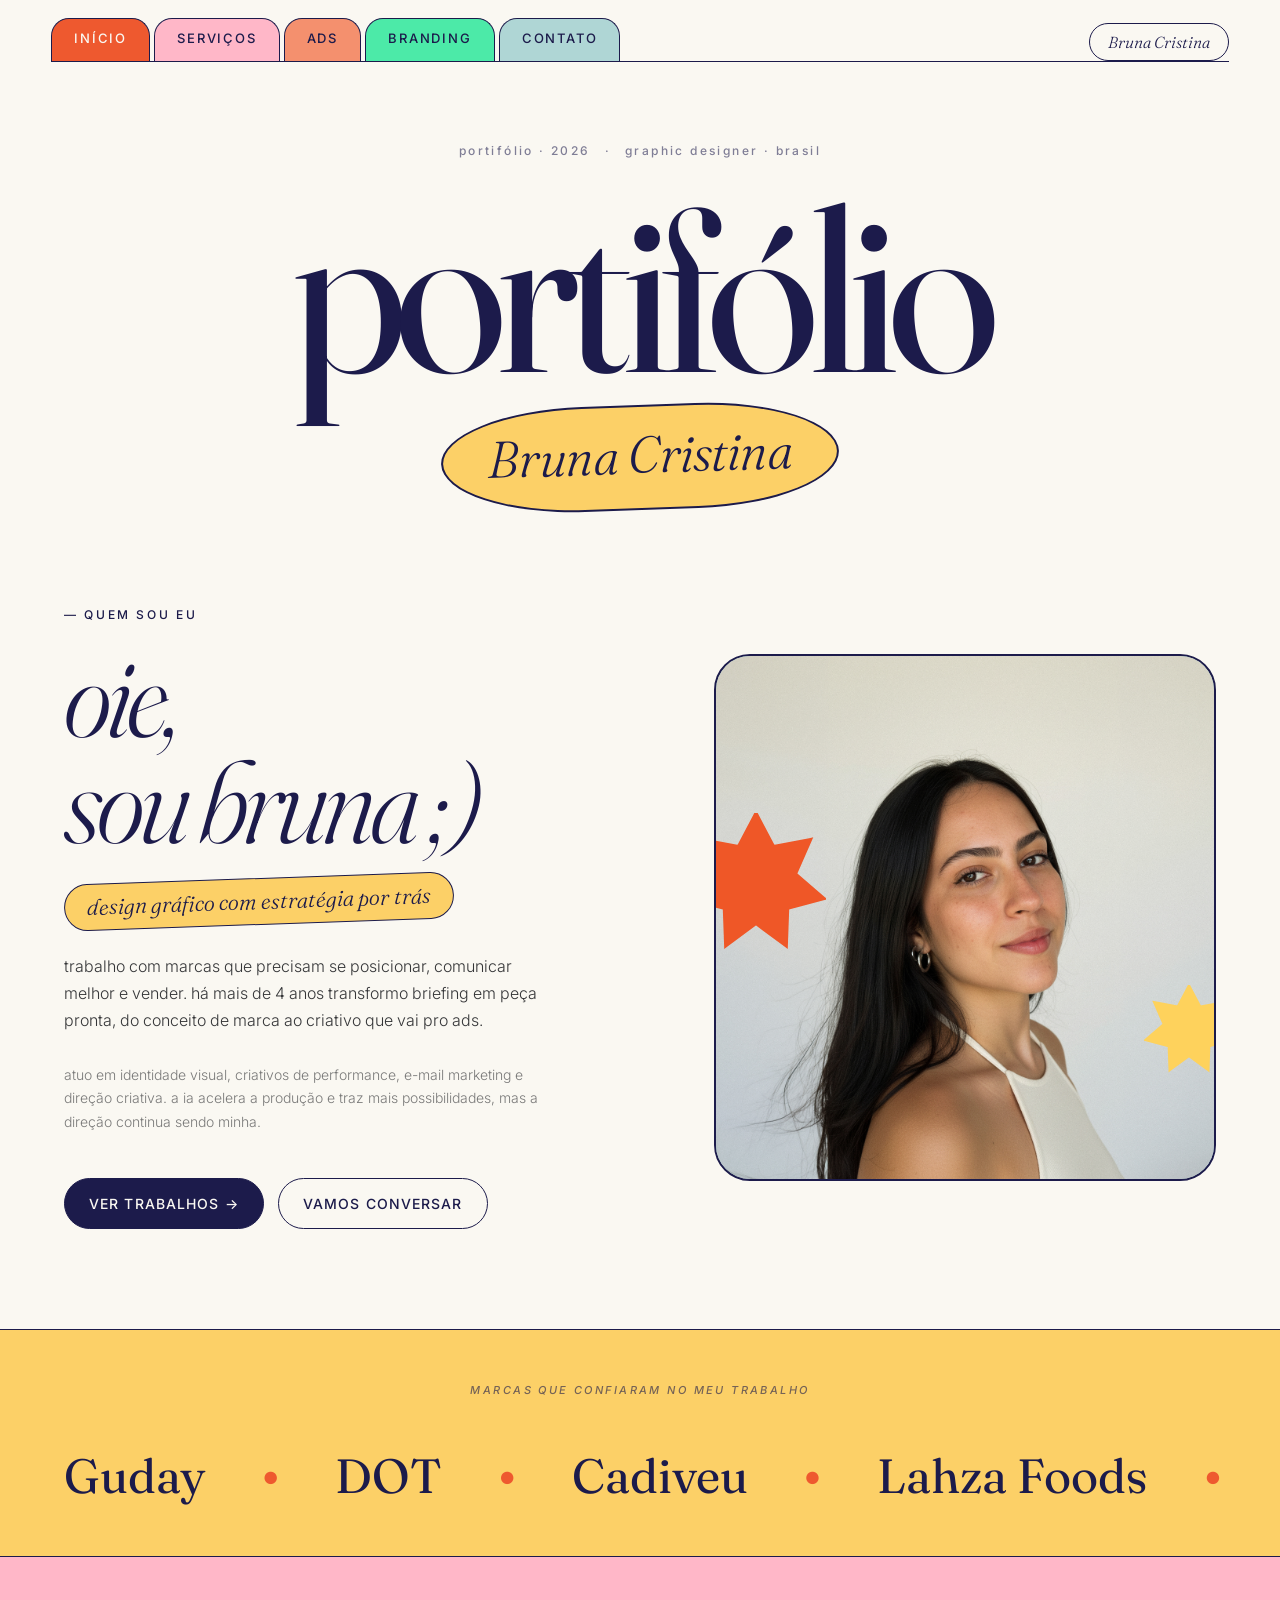
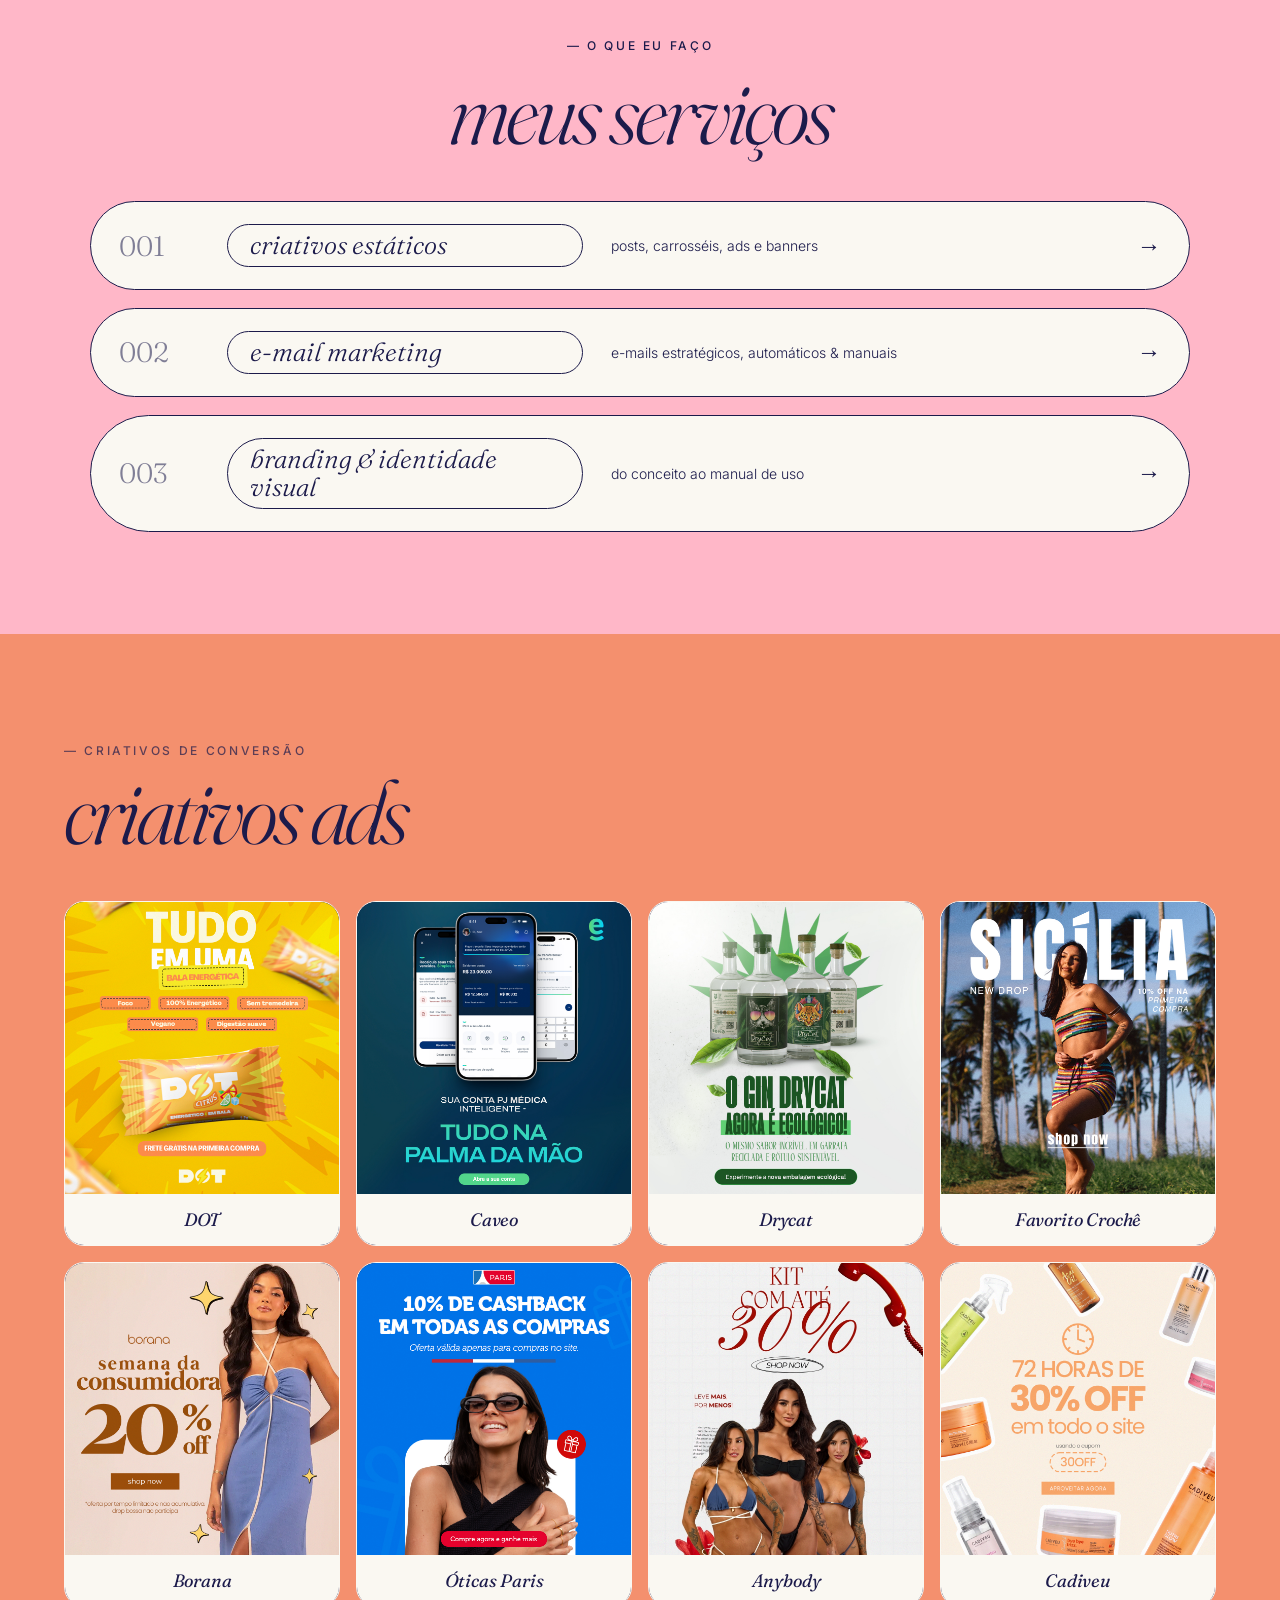
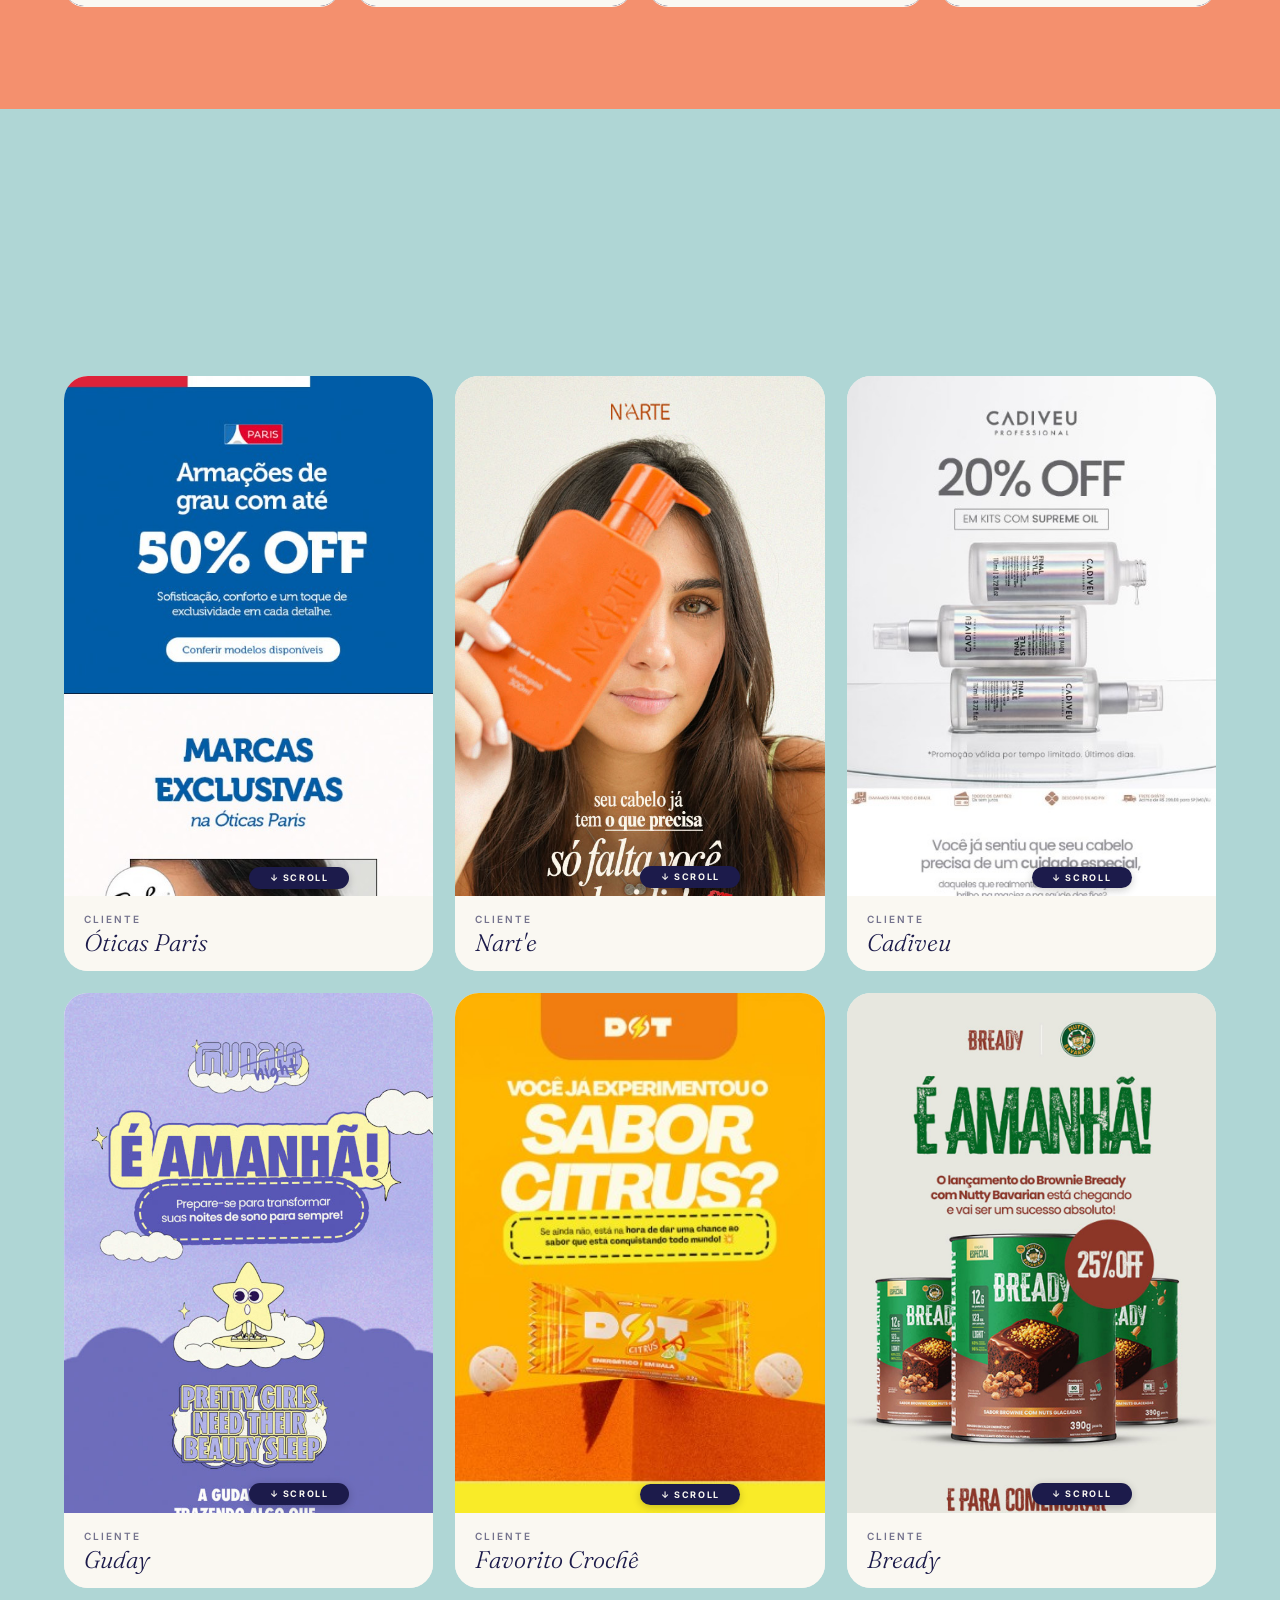
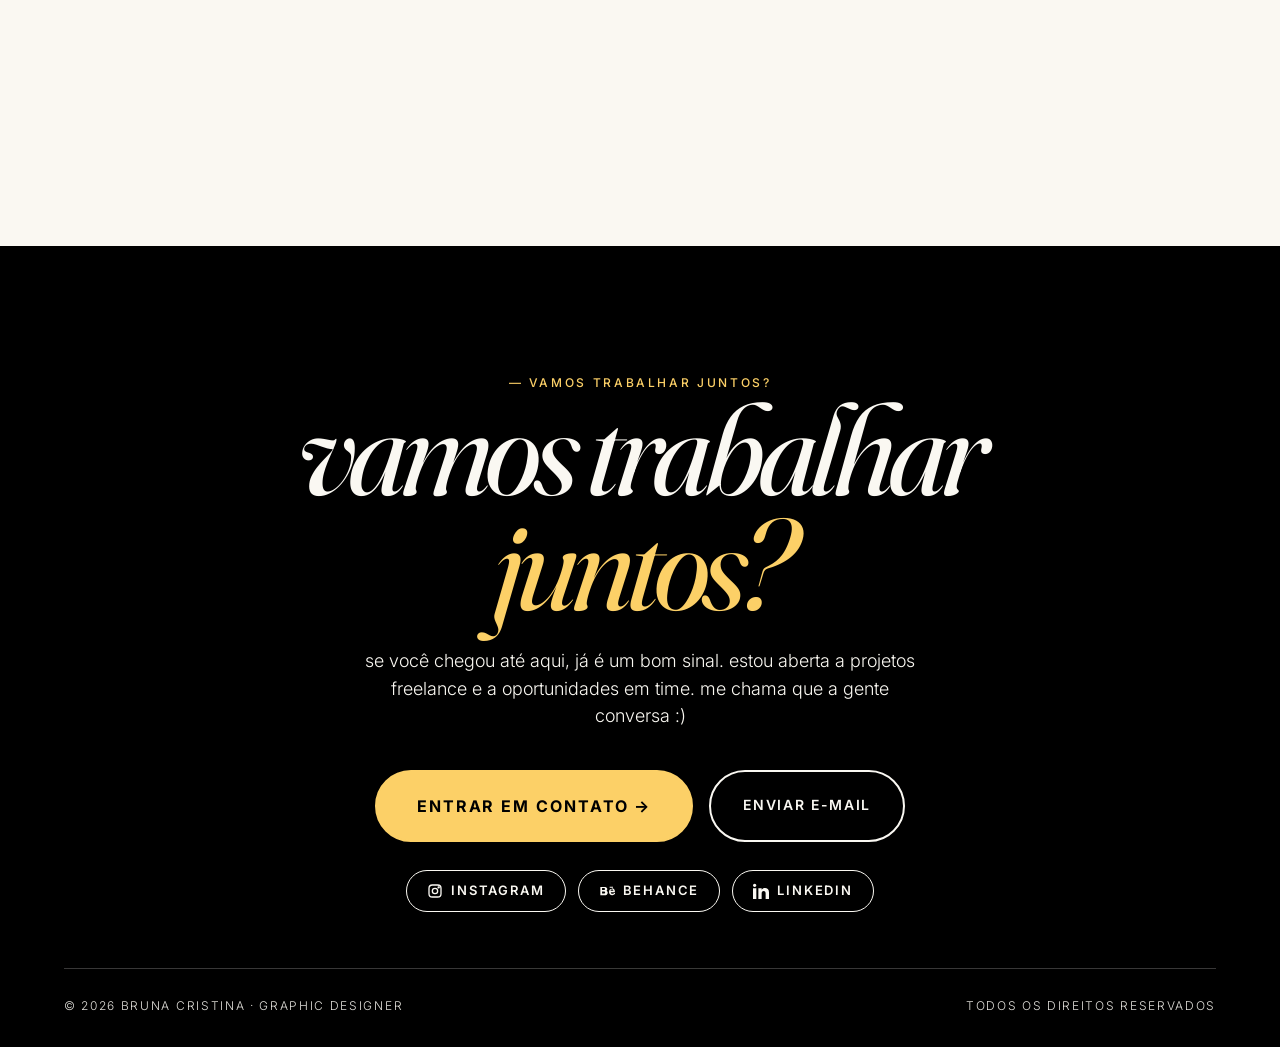
==== commit 3af762b9: "feat: efeitos de scroll, portrait fix, e-mails mobile, back to top - Substituiu image-slot por <img>" ====
--- a/index.html
+++ b/index.html
@@ -70,9 +70,7 @@
   .btn--solid { background: var(--navy); color: var(--cream); }
   .btn--ghost { background: transparent; }
   .hero-portrait { position: relative; aspect-ratio: 1/1.05; border: 2px solid var(--navy); border-radius: 36px; overflow: hidden; background: var(--skyblue); transform: rotate(2deg); }
-  .hero-portrait .portrait-slot { position: absolute; inset: 0; width: 100%; height: 100%; display: block; z-index: 1; }
-  .hero-portrait .portrait-slot::part(frame) { border-radius: 0; background: var(--skyblue); }
-  .hero-portrait .portrait-slot::part(ring) { display: none; }
+  .hero-portrait .portrait-img { position: absolute; inset: 0; width: 100%; height: 100%; object-fit: cover; display: block; z-index: 1; }
   .star-deco { position: absolute; pointer-events: none; transition: transform .48s var(--ease-soft); z-index: 3; }
   .star-orange { filter: brightness(0) saturate(100%) invert(45%) sepia(74%) saturate(3712%) hue-rotate(348deg) brightness(98%) contrast(91%); }
   .star-yellow { filter: brightness(0) saturate(100%) invert(82%) sepia(58%) saturate(497%) hue-rotate(338deg) brightness(101%) contrast(99%); }
@@ -245,7 +243,6 @@
     .hero-tagline .pill { font-size: 17px; }
     .hero p { font-size: 15px; margin-top: 20px; }
     .hero-cta-row { gap: 10px; }
-    .ads-grid { grid-template-columns: 1fr 1fr; gap: 10px; }
     .nav-wrap { padding: 8px 0 0; }
     .nav { padding: 0 8px; }
     .nav-tabs { flex-wrap: nowrap; gap: 2px; justify-content: stretch; }
@@ -253,6 +250,12 @@
     .testi-card { transform: none !important; }
     .display { font-size: clamp(28px,8vw,48px) !important; }
     .section-head h2 { font-size: clamp(26px,7vw,42px); }
+    /* emails: horizontal scroll no mobile */
+    .email-grid { display: flex; gap: 14px; overflow-x: auto; scroll-snap-type: x mandatory; -webkit-overflow-scrolling: touch; padding-bottom: 12px; margin: 0 -20px; padding-left: 20px; padding-right: 20px; grid-template-columns: none; }
+    .email-card { flex: 0 0 70vw; scroll-snap-align: start; }
+    .email-scroll { height: 300px; }
+    /* ads: 2 colunas mais compactas */
+    .ads-grid { grid-template-columns: 1fr 1fr; gap: 8px; }
   }
 </style>
 <script async type='text/javascript' src='https://static.klaviyo.com/onsite/js/YxFfpH/klaviyo.js?company_id=YxFfpH'></script>
@@ -307,7 +310,7 @@
       </div>
     </div>
     <div class="hero-portrait" id="portrait">
-      <image-slot id="hero-portrait" class="portrait-slot" src="assets/portrait-bruna.jpg" placeholder="arraste sua foto"></image-slot>
+      <img src="assets/portrait-bruna.jpg" alt="Bruna Cristina — graphic designer" class="portrait-img" loading="eager">
       <img src="assets/star-8point.svg" class="star-deco star-orange" style="left:-30px; top:30%; width:140px; height:140px;" alt="" data-parallax="0.4">
       <img src="assets/star-8point.svg" class="star-deco star-yellow" style="right:-20px; bottom:20%; width:90px; height:90px;" alt="" data-parallax="-0.3">
     </div>
@@ -552,6 +555,177 @@
     });
     p.addEventListener('mouseleave', () => p.querySelectorAll('[data-parallax]').forEach(el => el.style.transform = ''));
   }
+</script>
+
+<!-- ====== VISUAL EFFECTS ====== -->
+<style>
+/* Scroll reveal */
+[data-r] {
+  opacity: 0;
+  transform: translateY(34px);
+  transition: opacity .75s cubic-bezier(.16,1,.3,1), transform .75s cubic-bezier(.16,1,.3,1);
+}
+[data-r="left"] { transform: translateX(-28px); }
+[data-r="scale"] { transform: scale(.95) translateY(18px); }
+[data-r].on { opacity: 1; transform: none; }
+
+/* Stagger dentro de grids */
+.sg > * {
+  opacity: 0;
+  transform: translateY(22px);
+  transition: opacity .55s cubic-bezier(.16,1,.3,1), transform .55s cubic-bezier(.16,1,.3,1);
+}
+.sg.on > *:nth-child(1)  { opacity:1;transform:none;transition-delay:.04s }
+.sg.on > *:nth-child(2)  { opacity:1;transform:none;transition-delay:.10s }
+.sg.on > *:nth-child(3)  { opacity:1;transform:none;transition-delay:.16s }
+.sg.on > *:nth-child(4)  { opacity:1;transform:none;transition-delay:.22s }
+.sg.on > *:nth-child(5)  { opacity:1;transform:none;transition-delay:.28s }
+.sg.on > *:nth-child(6)  { opacity:1;transform:none;transition-delay:.34s }
+.sg.on > *:nth-child(7)  { opacity:1;transform:none;transition-delay:.40s }
+.sg.on > *:nth-child(8)  { opacity:1;transform:none;transition-delay:.46s }
+
+/* Back to top */
+#back-top {
+  position: fixed;
+  bottom: 88px;
+  right: 28px;
+  z-index: 199;
+  width: 44px;
+  height: 44px;
+  border-radius: 50%;
+  background: var(--cream);
+  color: var(--navy);
+  border: 1.5px solid var(--navy);
+  cursor: pointer;
+  display: flex;
+  align-items: center;
+  justify-content: center;
+  font-size: 18px;
+  opacity: 0;
+  transform: translateY(10px);
+  transition: opacity .3s ease, transform .3s ease, background .2s, color .2s;
+  pointer-events: none;
+  box-shadow: 2px 2px 0 var(--navy);
+}
+#back-top.on { opacity: 1; transform: none; pointer-events: auto; }
+#back-top:hover { background: var(--navy); color: var(--cream); transform: translateY(-3px); box-shadow: 4px 4px 0 var(--coral); }
+
+/* Testimonial 3D tilt */
+.testi-card { transition: transform .4s cubic-bezier(.16,1,.3,1), box-shadow .4s !important; }
+.testi-card:hover { box-shadow: 6px 6px 0 var(--navy); }
+</style>
+
+<button id="back-top" aria-label="Voltar ao topo" onclick="window.scrollTo({top:0,behavior:'smooth'})">↑</button>
+
+<script>
+(function(){
+  /* ── Back to top ── */
+  var bt = document.getElementById('back-top');
+  window.addEventListener('scroll', function(){ bt.classList.toggle('on', window.scrollY > 500); }, { passive: true });
+
+  /* ── Cover title parallax (só desktop) ── */
+  var ct = document.querySelector('.cover-title');
+  if (ct && window.matchMedia('(min-width:768px)').matches) {
+    window.addEventListener('scroll', function(){
+      ct.style.transform = 'translateY(' + (window.scrollY * 0.22) + 'px)';
+    }, { passive: true });
+  }
+
+  /* ── Hero headline text scramble ── */
+  var hl = document.querySelector('.hero-headline');
+  if (hl) {
+    var orig = hl.innerHTML;
+    var chars = 'abcdefghijklmnopqrstuvwxyz;),:';
+    var frame = 0, total = 22;
+    var txtNode = hl.childNodes[0]; // "oie,\nsou "
+    if (txtNode && txtNode.nodeType === 3) {
+      var origText = txtNode.textContent;
+      var scr = setInterval(function(){
+        txtNode.textContent = origText.split('').map(function(c, i){
+          if (/[\s\n,]/.test(c)) return c;
+          return frame / total > i / origText.length ? c : chars[Math.floor(Math.random() * chars.length)];
+        }).join('');
+        if (++frame > total) { txtNode.textContent = origText; clearInterval(scr); }
+      }, 36);
+    }
+  }
+
+  /* ── Scroll reveal (IntersectionObserver) ── */
+  /* Assign data-r and sg classes to key elements */
+  var revealSingle = [
+    '.clients-head', '.services-head', '.case-head',
+    '.brand-included', '.ai-section .section-head',
+    '.testi-section > .container > div:first-child',
+    '.cta-footer .eyebrow-sm', '.cta-footer h2', '.cta-footer .sub', '.cta-footer .cta-row', '.socials'
+  ];
+  revealSingle.forEach(function(sel){
+    document.querySelectorAll(sel).forEach(function(el){
+      el.setAttribute('data-r', '');
+    });
+  });
+
+  /* Hero elements */
+  var heroItems = ['.eyebrow-sm', '.hero-headline', '.hero-tagline', '.hero p', '.hero-cta-row', '.hero-portrait'];
+  heroItems.forEach(function(sel, i){
+    var el = document.querySelector('.hero ' + sel) || document.querySelector(sel);
+    if (el && !el.closest('.hero-grid .hero-portrait') && sel !== '.hero-portrait') return; // skip mis-matches
+    if (el) { el.setAttribute('data-r', ''); }
+  });
+  // stagger hero text
+  var heroText = document.querySelector('.hero-grid > div:first-child');
+  if (heroText) heroText.setAttribute('data-r', '');
+  var heroPortrait = document.querySelector('.hero-portrait');
+  if (heroPortrait) { heroPortrait.setAttribute('data-r', ''); heroPortrait.style.transitionDelay = '.15s'; }
+
+  /* Stagger grids */
+  var staggerSels = ['.ads-grid', '.email-grid', '.brand-grid', '.testi-grid', '.service-list', '.ai-formats'];
+  staggerSels.forEach(function(sel){
+    var el = document.querySelector(sel);
+    if (el) el.classList.add('sg');
+  });
+
+  /* Eyebrows from left */
+  document.querySelectorAll('.eyebrow-sm').forEach(function(el){
+    el.setAttribute('data-r', 'left');
+  });
+
+  /* Observer */
+  var io2 = new IntersectionObserver(function(entries){
+    entries.forEach(function(e){
+      if (e.isIntersecting) {
+        e.target.classList.add('on');
+        io2.unobserve(e.target);
+      }
+    });
+  }, { threshold: 0.08, rootMargin: '0px 0px -48px 0px' });
+
+  document.querySelectorAll('[data-r], .sg').forEach(function(el){ io2.observe(el); });
+
+  /* ── Testimonial 3D tilt ── */
+  document.querySelectorAll('.testi-card').forEach(function(card){
+    var base = card.style.transform || '';
+    card.addEventListener('mousemove', function(e){
+      var r = card.getBoundingClientRect();
+      var x = ((e.clientX - r.left) / r.width - 0.5) * 12;
+      var y = ((e.clientY - r.top) / r.height - 0.5) * -12;
+      card.style.transform = base + ' perspective(600px) rotateX(' + y + 'deg) rotateY(' + x + 'deg) translateZ(10px)';
+    });
+    card.addEventListener('mouseleave', function(){ card.style.transform = base; });
+  });
+
+  /* ── Ad card subtle lift ── */
+  document.querySelectorAll('.ad-card').forEach(function(card){
+    card.addEventListener('mouseenter', function(){
+      card.style.transform = 'translateY(-6px) scale(1.02)';
+      card.style.zIndex = '2';
+    });
+    card.addEventListener('mouseleave', function(){
+      card.style.transform = '';
+      card.style.zIndex = '';
+    });
+  });
+
+})();
 </script>
 
 <!-- Floating WhatsApp CTA -->
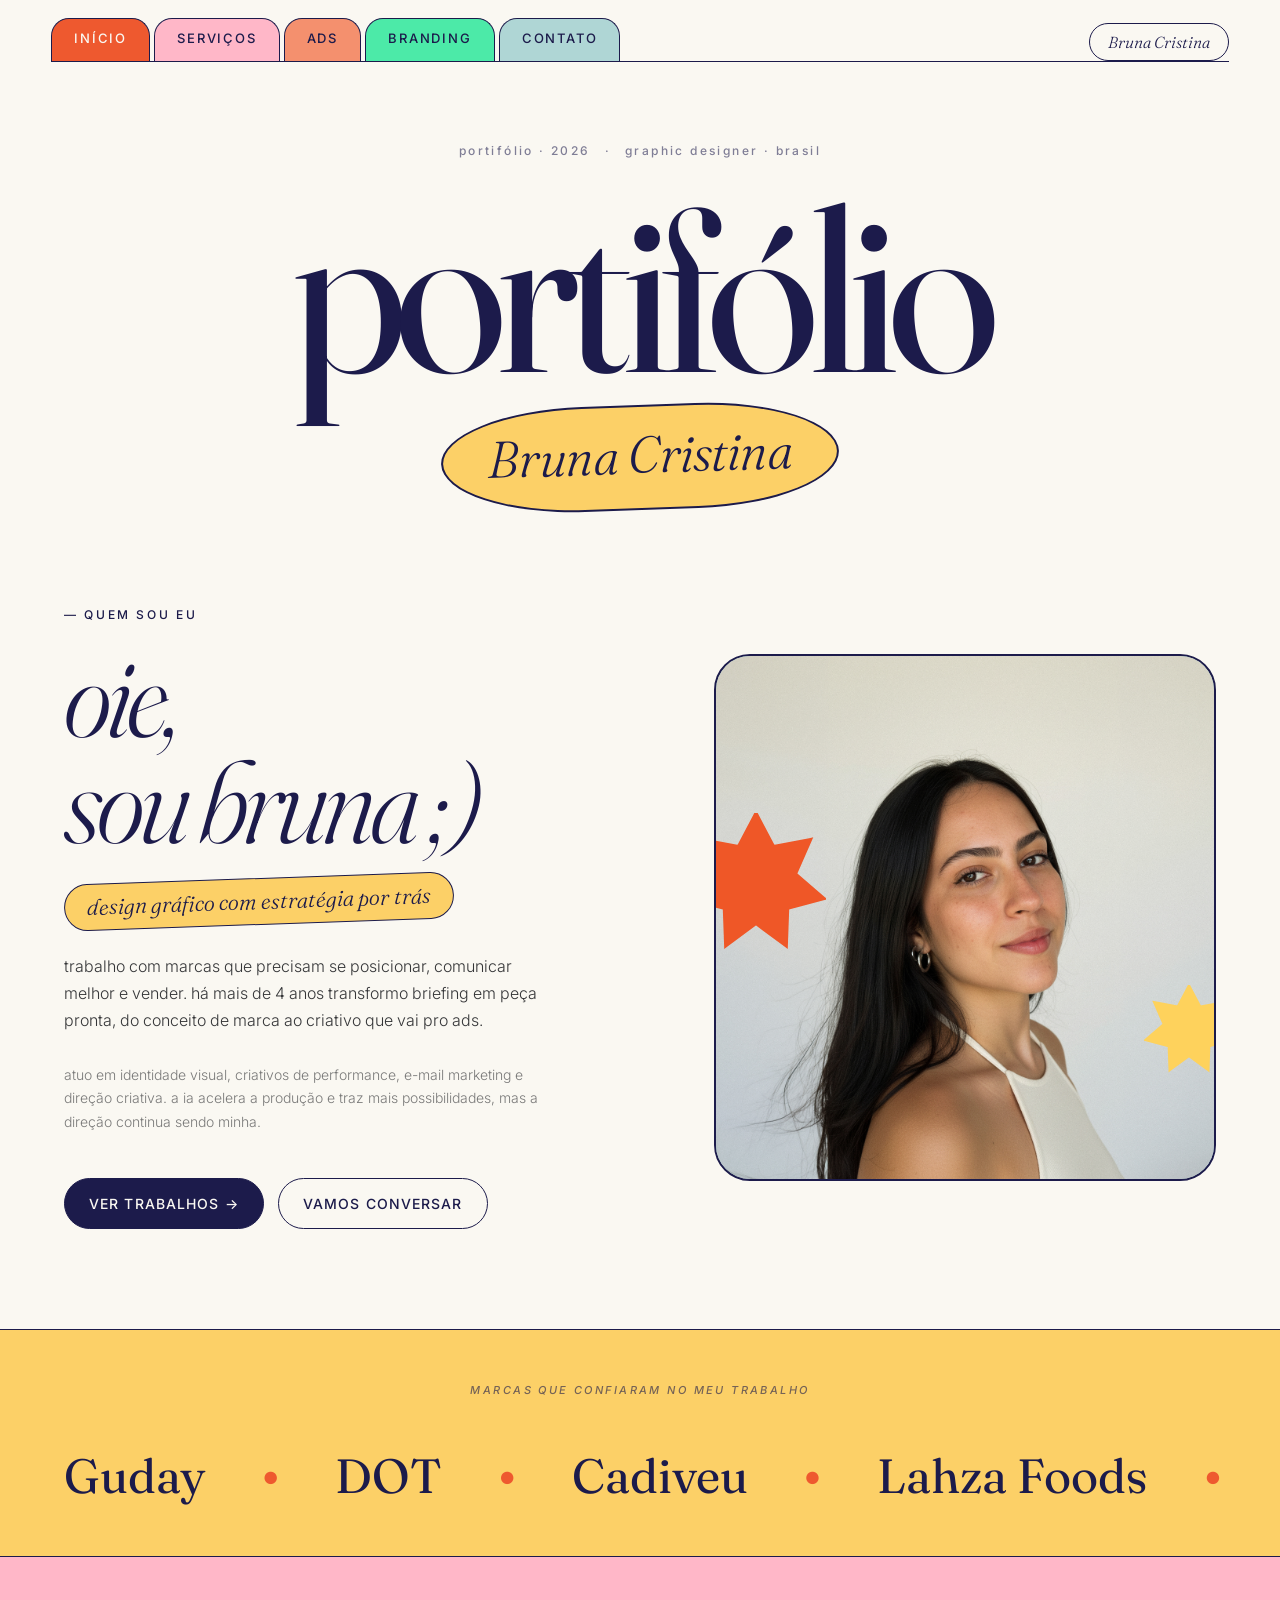
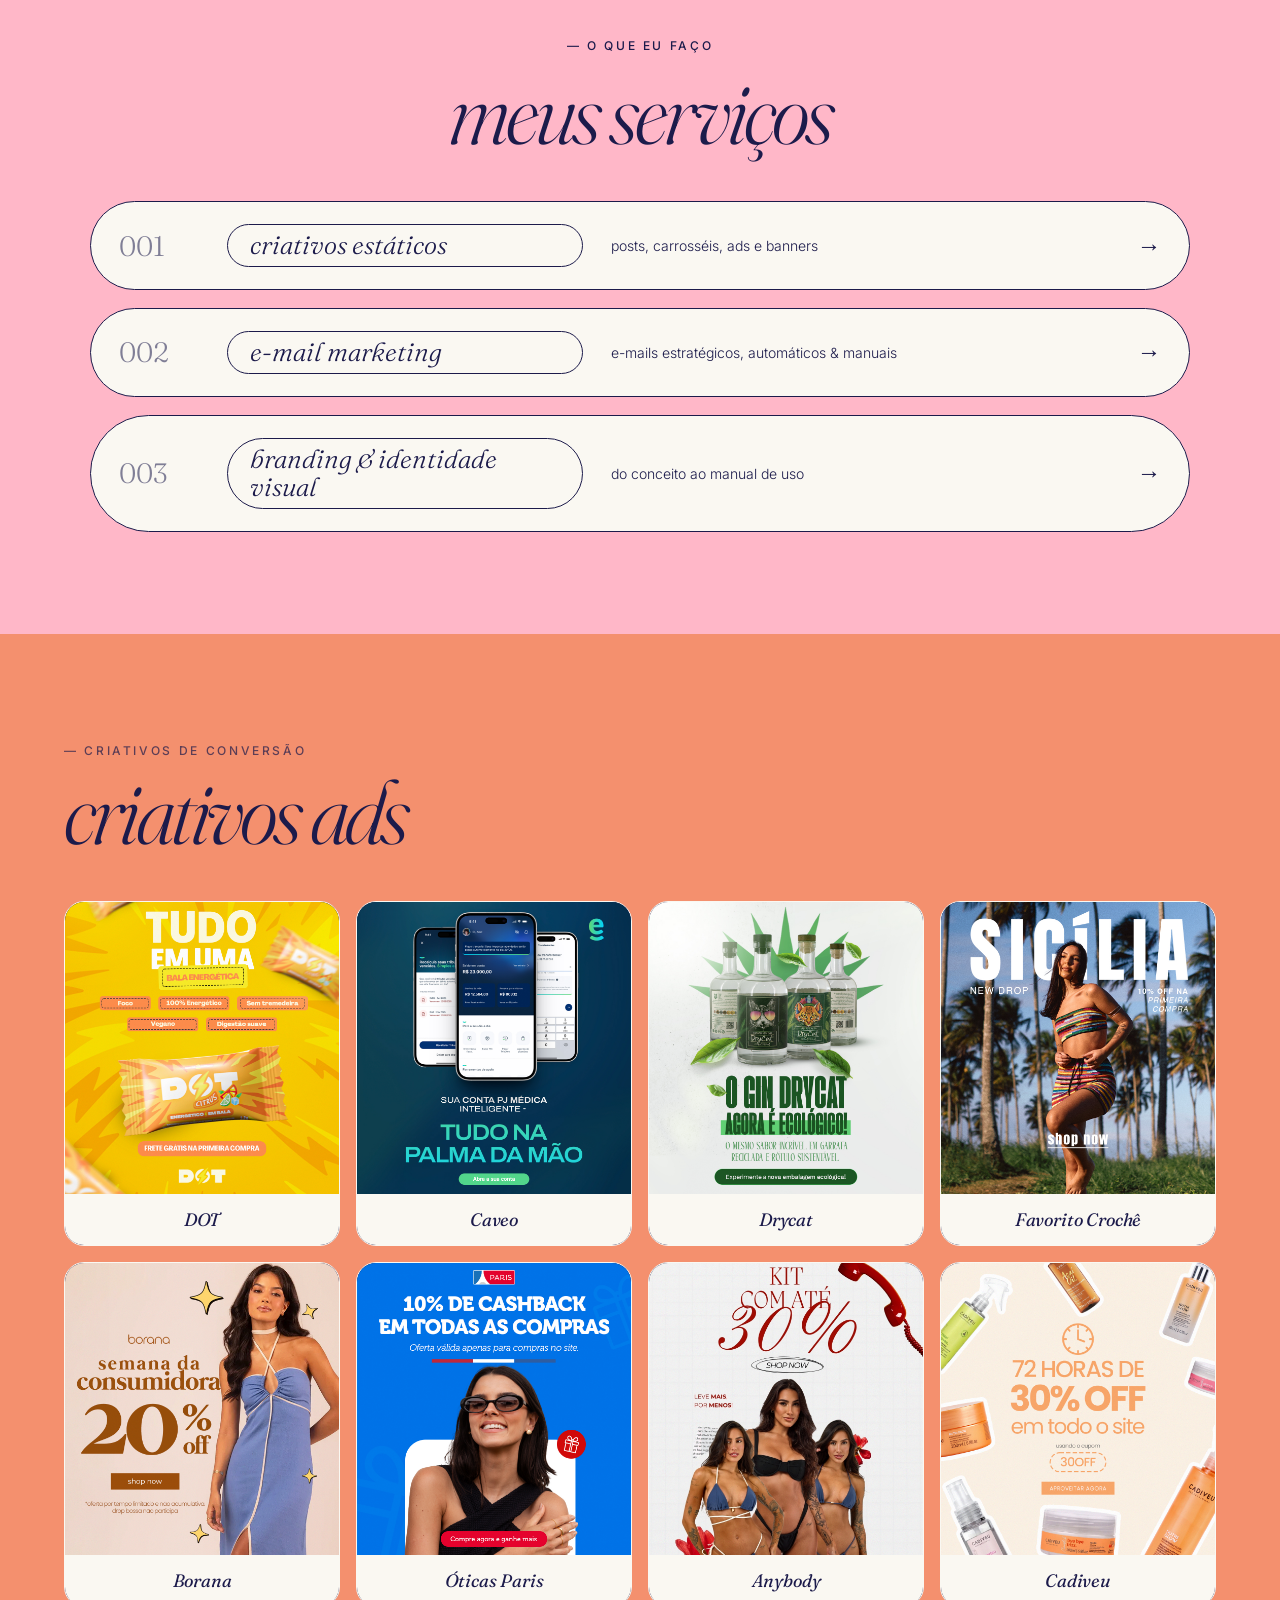
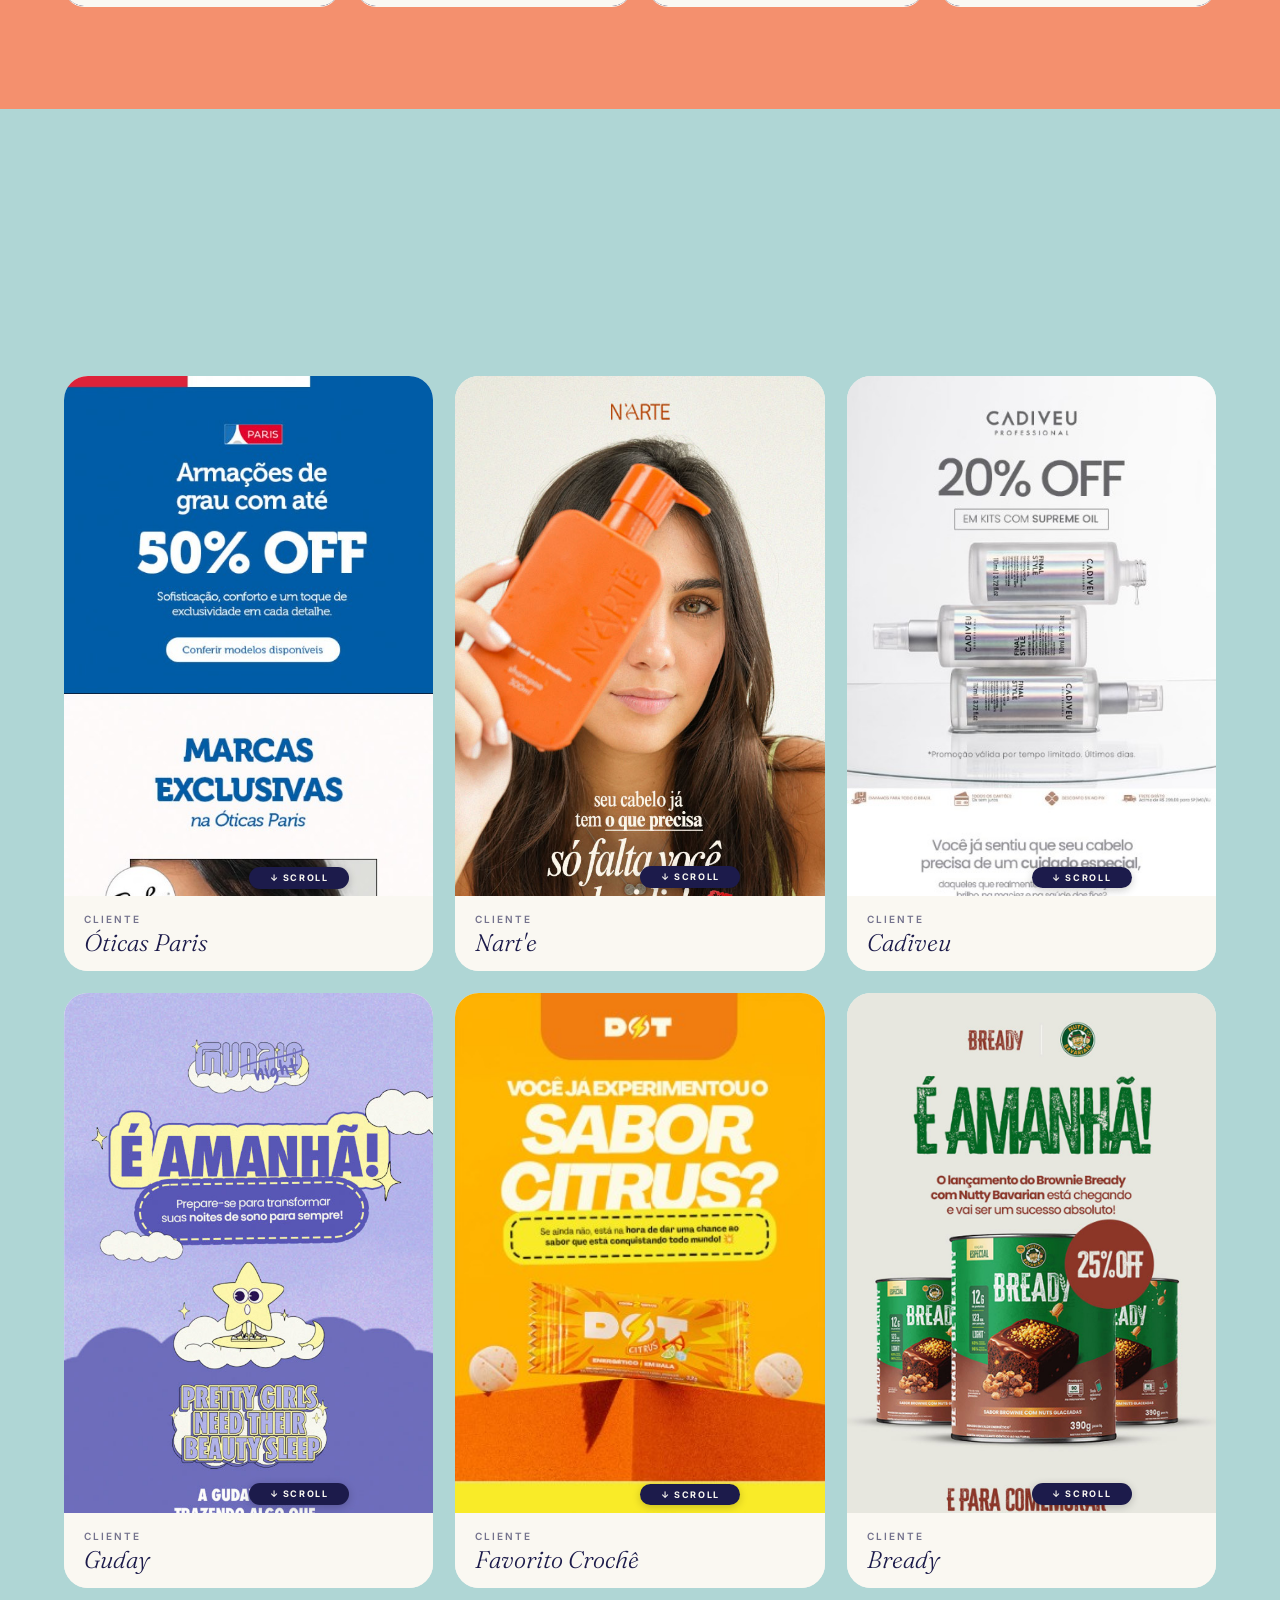
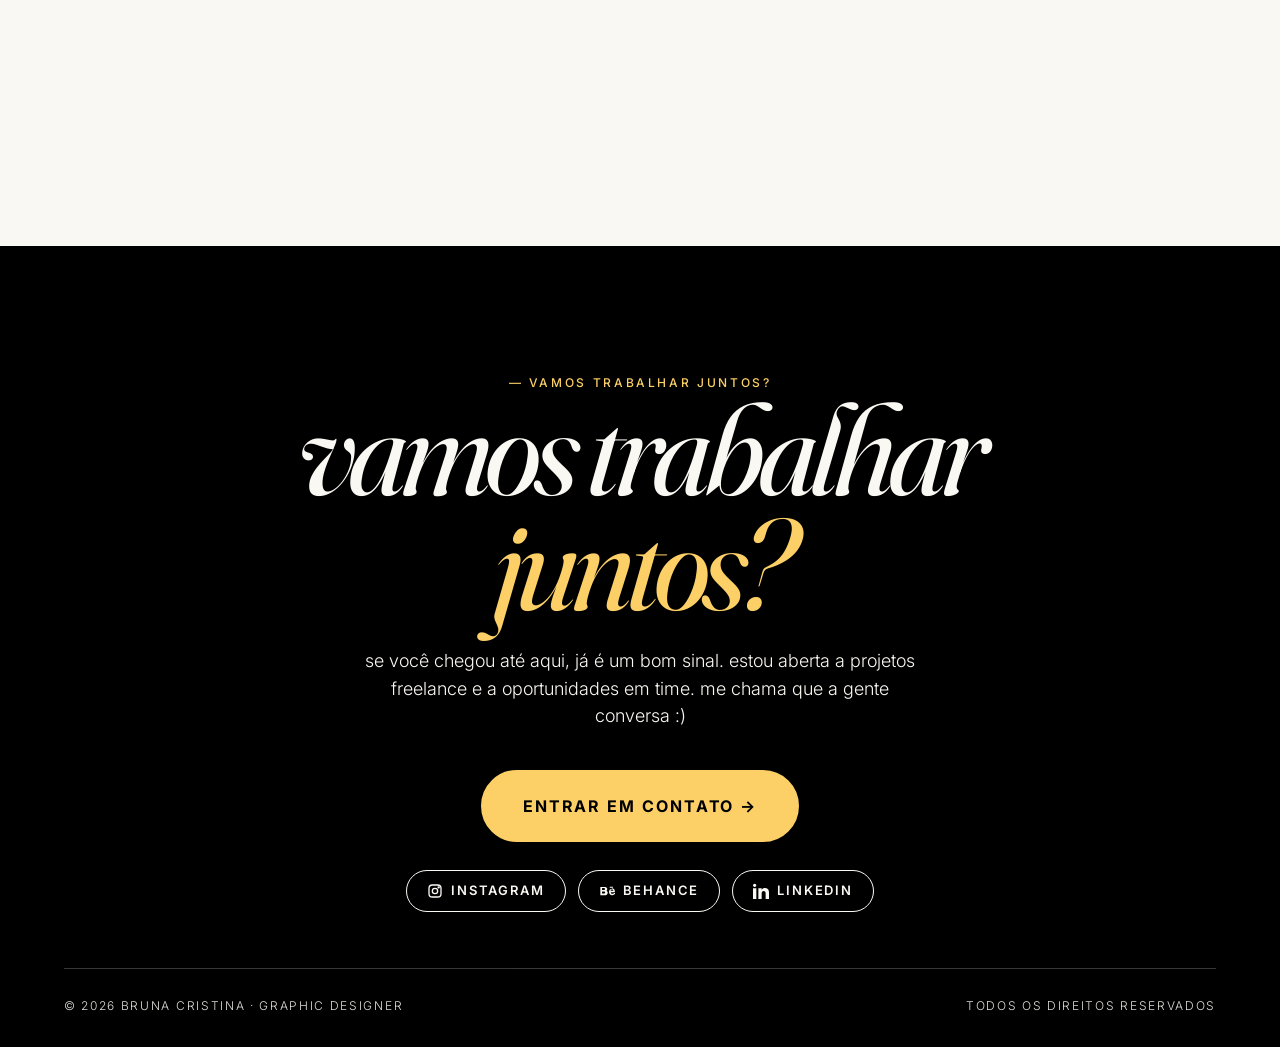
==== commit 36bac844: "fix: remove botão enviar e-mail do CTA Co-Authored-By: Claude Sonnet 4.6 <noreply@anthropic.com>" ====
--- a/index.html
+++ b/index.html
@@ -437,7 +437,6 @@
       <p class="sub">se você chegou até aqui, já é um bom sinal. estou aberta a projetos freelance e a oportunidades em time. me chama que a gente conversa :)</p>
       <div class="cta-row">
         <a href="https://wa.me/5571981491865?text=Oi%20Bruna!%20Vi%20seu%20portif%C3%B3lio%20e%20queria%20conversar%20sobre%20um%20projeto." target="_blank" rel="noopener" class="btn-big">entrar em contato →</a>
-        <a href="mailto:brunacristina.design@gmail.com?subject=Projeto%20%E2%80%94%20vamos%20conversar%3F&body=Oi%20Bruna!%20Vi%20seu%20portif%C3%B3lio%20e%20queria%20conversar%20sobre%20um%20projeto." class="btn-ghost-light">enviar e-mail</a>
       </div>
       <div class="socials">
         <a href="https://instagram.com/brucristina.design" target="_blank" rel="noopener" class="social-tag">
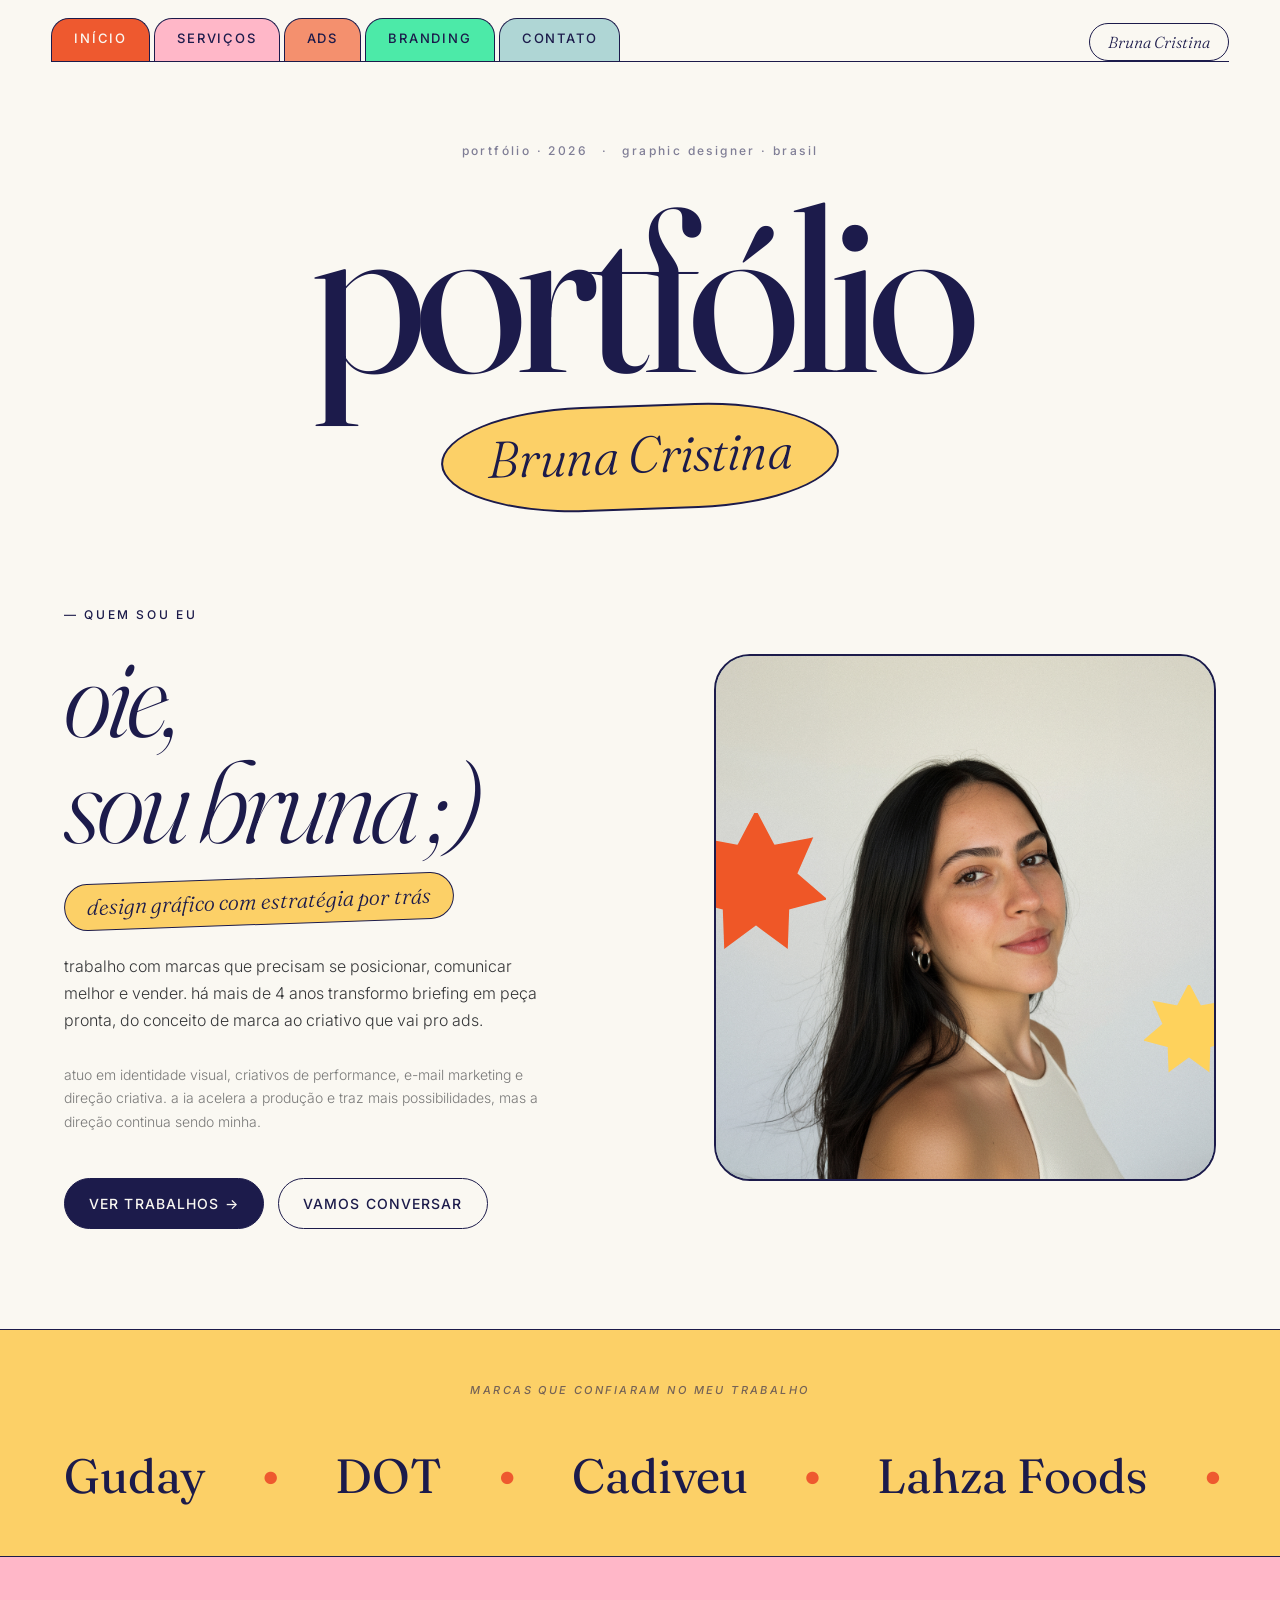
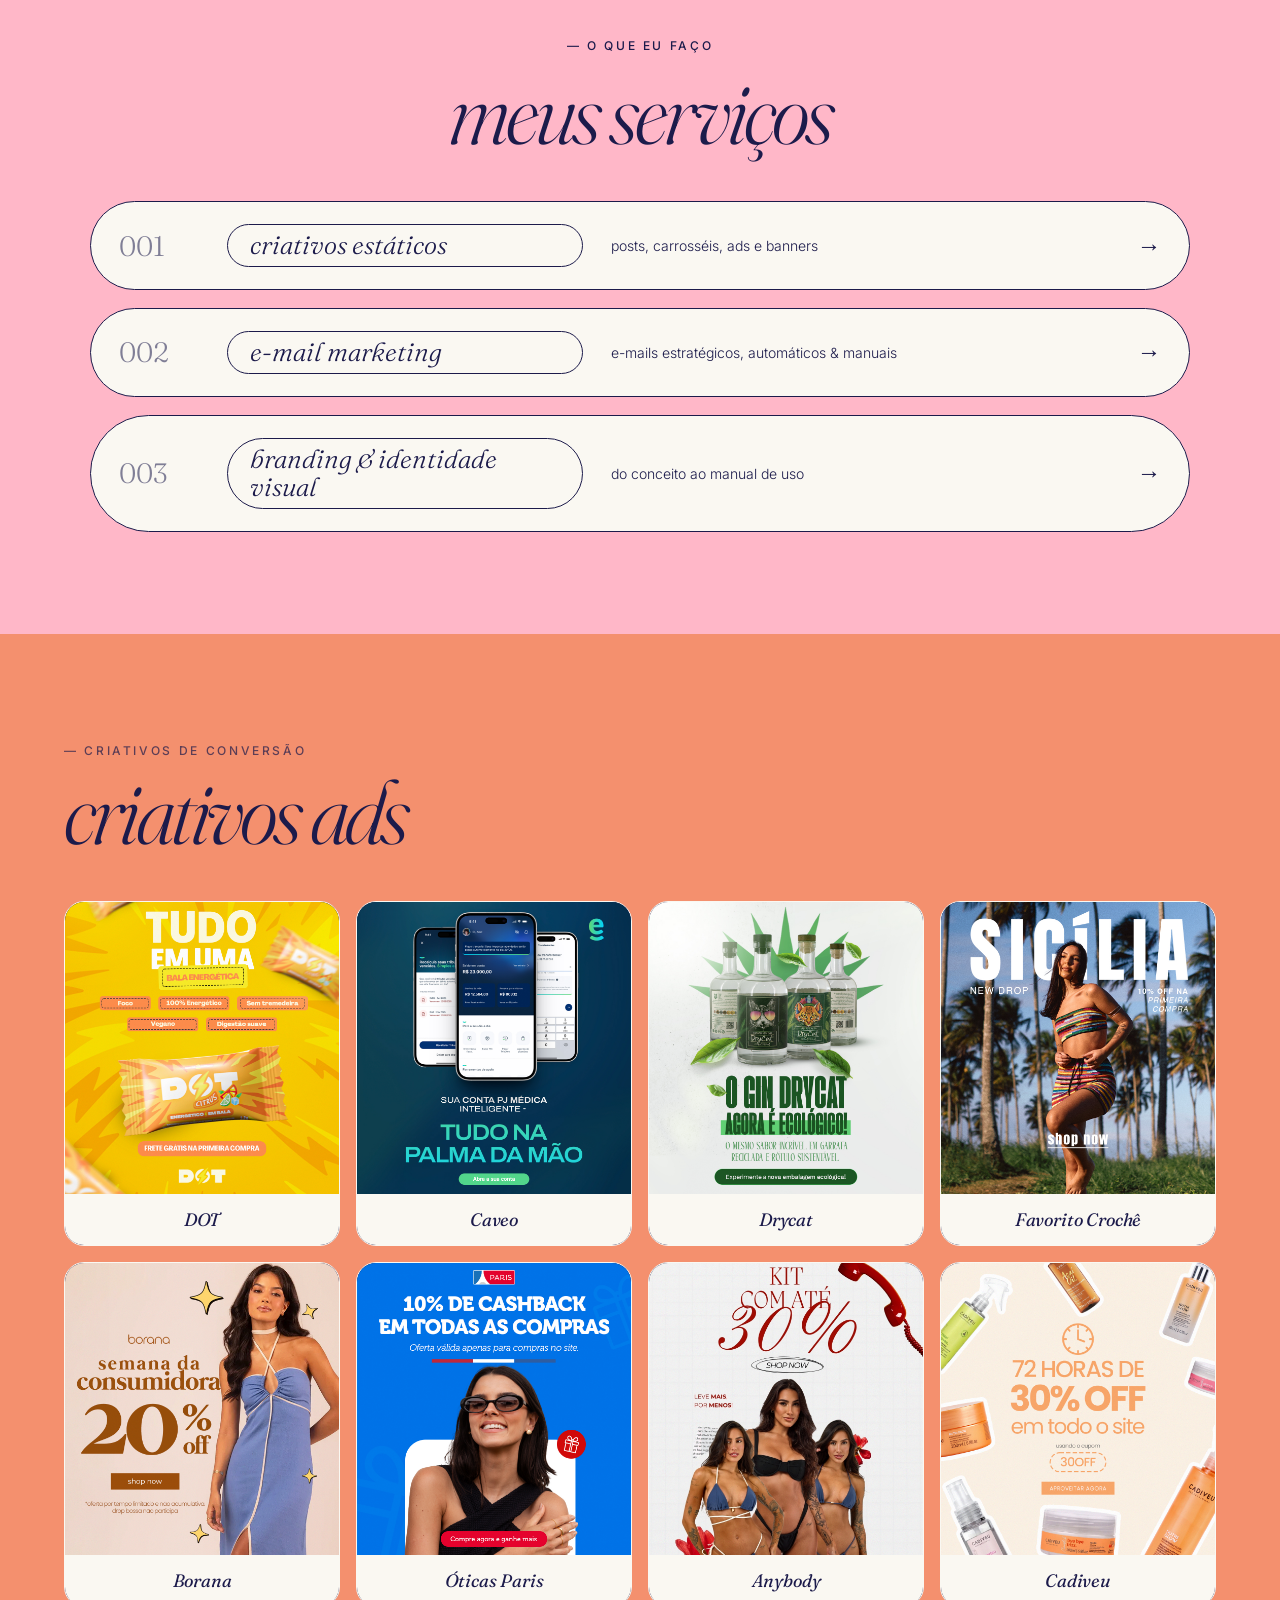
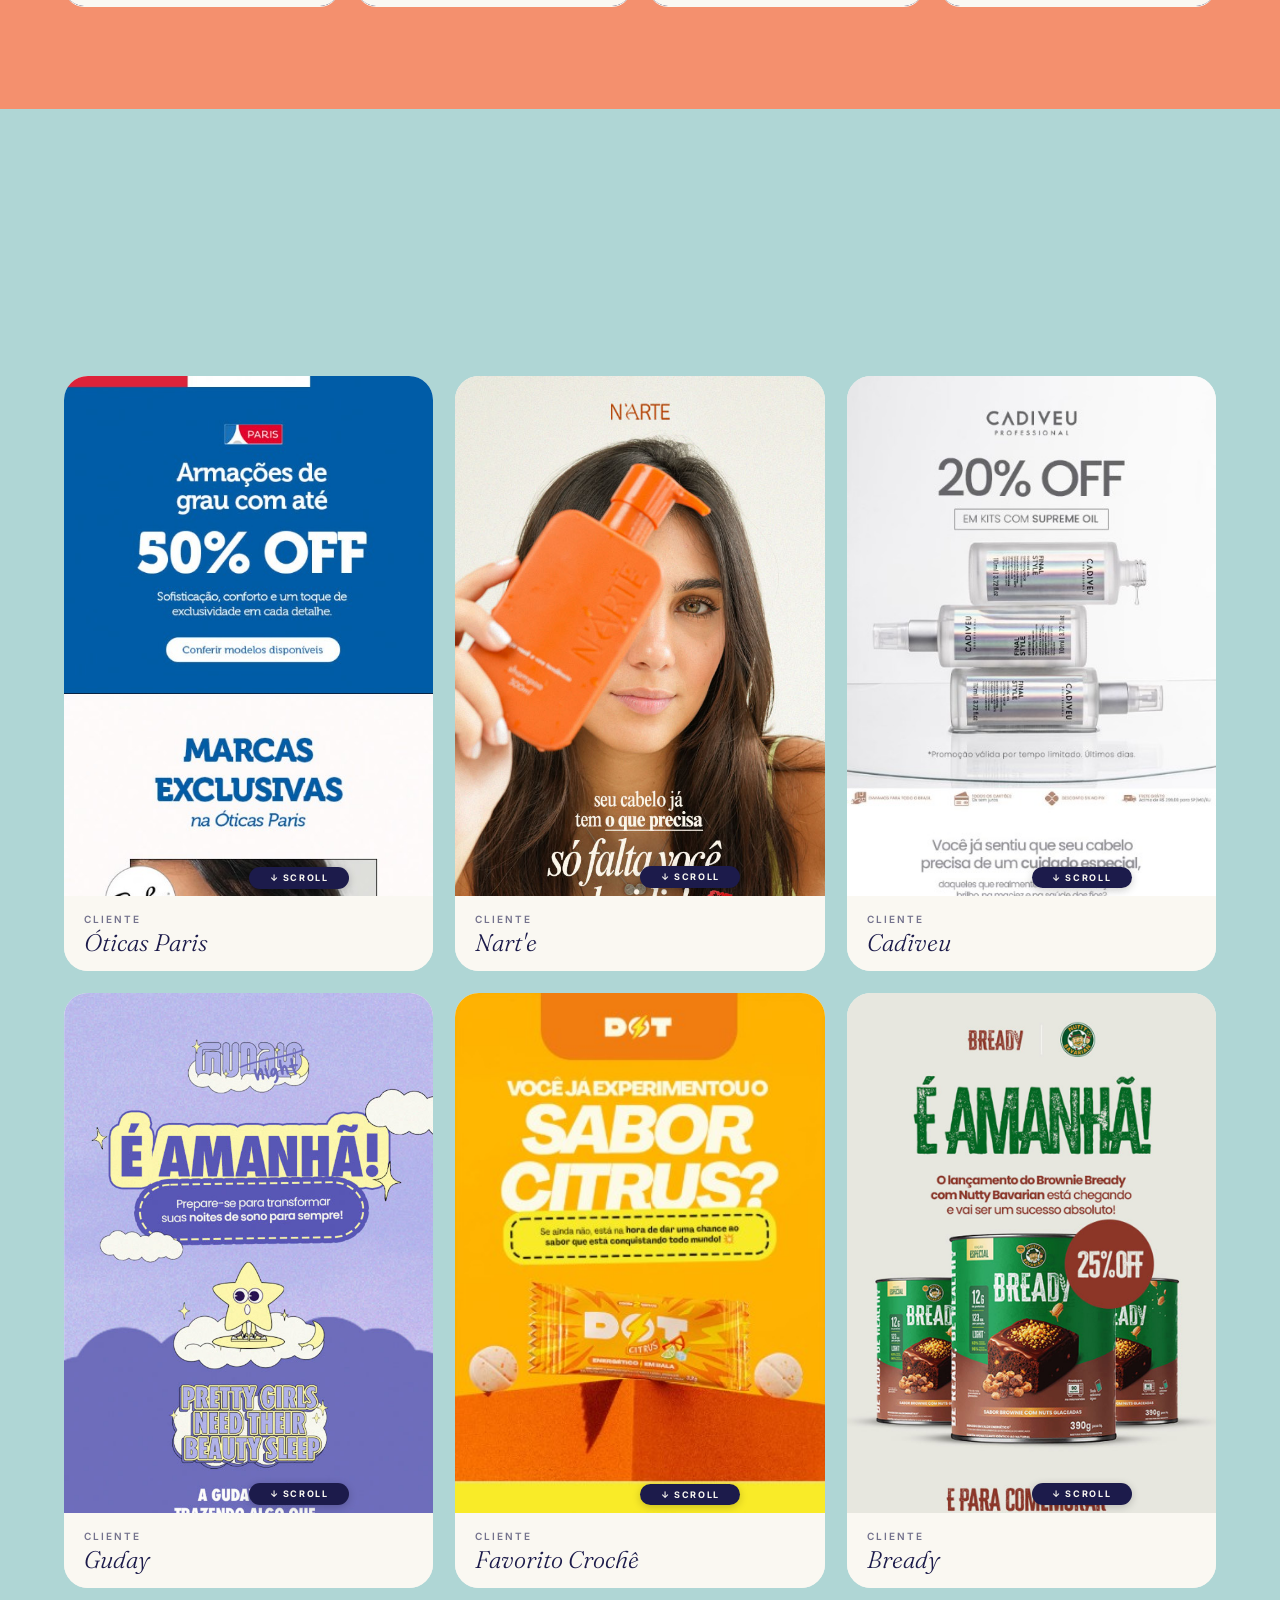
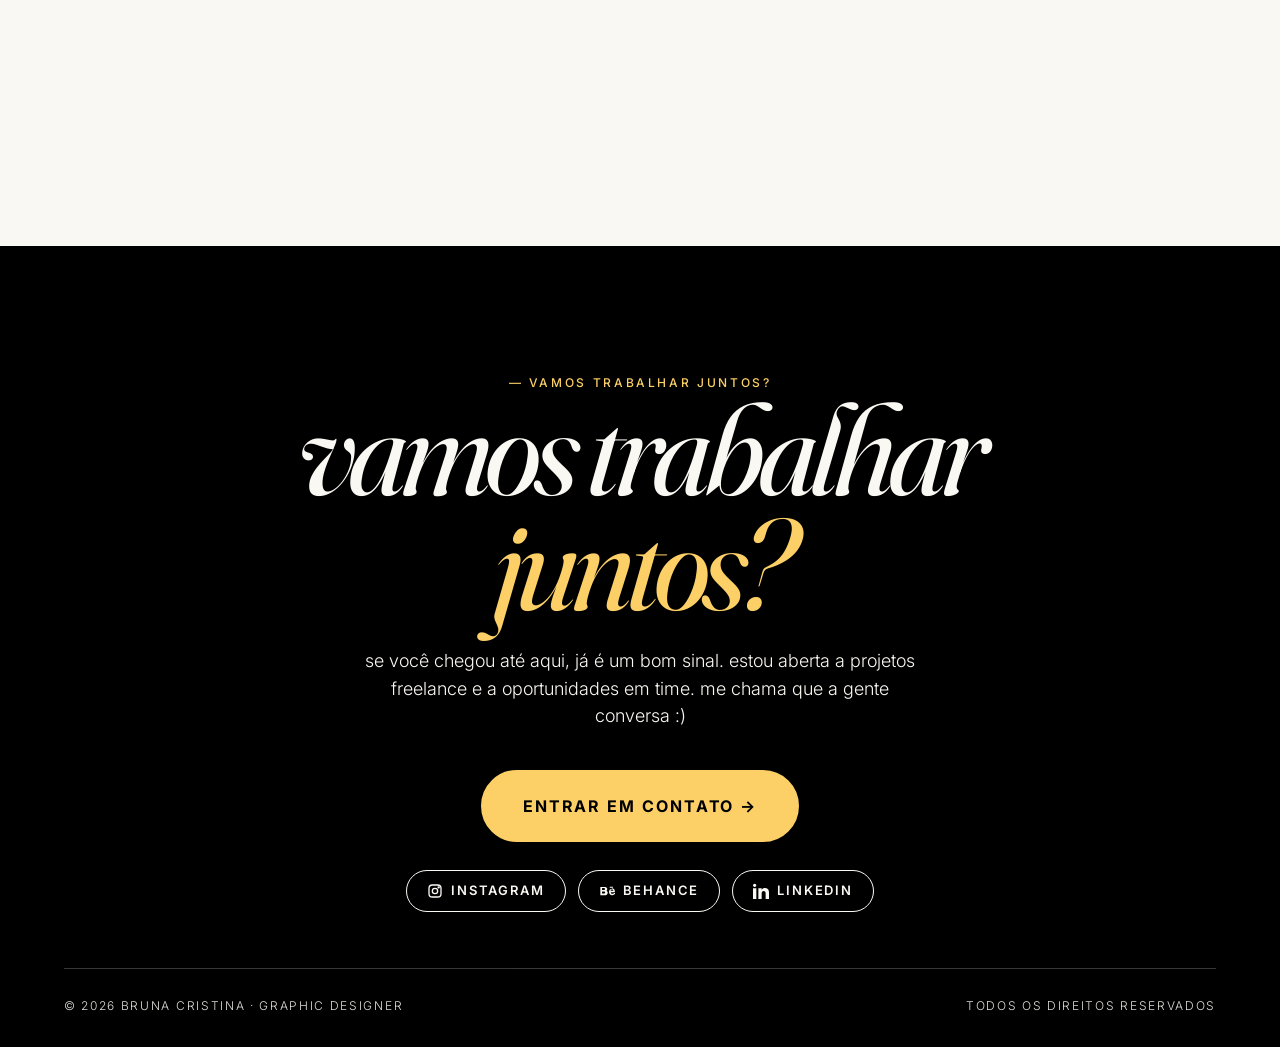
==== commit 3972d313: "fix: corrigir grafia portifólio → portfólio em todos os arquivos Co-Authored-By: Claude Sonnet 4.6 <" ====
--- a/index.html
+++ b/index.html
@@ -3,7 +3,7 @@
 <head>
 <meta charset="utf-8" />
 <meta name="viewport" content="width=device-width, initial-scale=1" />
-<title>portifólio · bruna cristina · graphic designer</title>
+<title>portfólio · bruna cristina · graphic designer</title>
 <link rel="stylesheet" href="colors_and_type.css" />
 <script src="image-slot.js"></script>
 <style>
@@ -283,12 +283,12 @@
 <!-- COVER -->
 <section class="cover" id="home">
   <div class="cover-meta">
-    <span class="num-tag">portifólio · 2026</span>
+    <span class="num-tag">portfólio · 2026</span>
     <span class="num-tag">·</span>
     <span class="num-tag">graphic designer · brasil</span>
   </div>
   <div class="cover-stack">
-    <h1 class="cover-title">portifólio</h1>
+    <h1 class="cover-title">portfólio</h1>
     <span class="cover-name">Bruna Cristina</span>
   </div>
 </section>
@@ -436,7 +436,7 @@
       <h2>vamos trabalhar<br><em>juntos?</em></h2>
       <p class="sub">se você chegou até aqui, já é um bom sinal. estou aberta a projetos freelance e a oportunidades em time. me chama que a gente conversa :)</p>
       <div class="cta-row">
-        <a href="https://wa.me/5571981491865?text=Oi%20Bruna!%20Vi%20seu%20portif%C3%B3lio%20e%20queria%20conversar%20sobre%20um%20projeto." target="_blank" rel="noopener" class="btn-big">entrar em contato →</a>
+        <a href="https://wa.me/5571981491865?text=Oi%20Bruna!%20Vi%20seu%20portf%C3%B3lio%20e%20queria%20conversar%20sobre%20um%20projeto." target="_blank" rel="noopener" class="btn-big">entrar em contato →</a>
       </div>
       <div class="socials">
         <a href="https://instagram.com/brucristina.design" target="_blank" rel="noopener" class="social-tag">
@@ -729,7 +729,7 @@
 
 <!-- Floating WhatsApp CTA -->
 <a id="float-wa"
-   href="https://wa.me/5571981491865?text=Oi%20Bruna!%20Vi%20seu%20portif%C3%B3lio%20e%20queria%20fechar%20um%20projeto."
+   href="https://wa.me/5571981491865?text=Oi%20Bruna!%20Vi%20seu%20portf%C3%B3lio%20e%20queria%20fechar%20um%20projeto."
    target="_blank" rel="noopener" aria-label="Fechar projeto pelo WhatsApp">
   <svg viewBox="0 0 32 32" fill="currentColor" xmlns="http://www.w3.org/2000/svg" width="28" height="28">
     <path d="M16 2C8.268 2 2 8.268 2 16c0 2.434.655 4.716 1.8 6.682L2 30l7.52-1.77A13.94 13.94 0 0 0 16 30c7.732 0 14-6.268 14-14S23.732 2 16 2Zm7.29 19.71c-.31.87-1.53 1.59-2.51 1.8-.67.14-1.54.25-4.48-.96-3.76-1.54-6.18-5.35-6.37-5.6-.19-.25-1.54-2.05-1.54-3.91 0-1.86.97-2.77 1.31-3.15.34-.38.74-.48 1-.48.24 0 .48.01.69.01.22.01.52-.08.81.62.31.72 1.05 2.58 1.14 2.77.09.19.15.41.03.65-.12.24-.18.39-.36.6-.18.21-.38.47-.54.63-.18.18-.37.37-.16.73.21.36.94 1.55 2.02 2.51 1.39 1.24 2.56 1.62 2.92 1.8.36.18.57.15.78-.09.21-.24.9-1.05 1.14-1.41.24-.36.48-.3.81-.18.33.12 2.1 .99 2.46 1.17.36.18.6.27.69.42.09.15.09.87-.22 1.74Z"/>
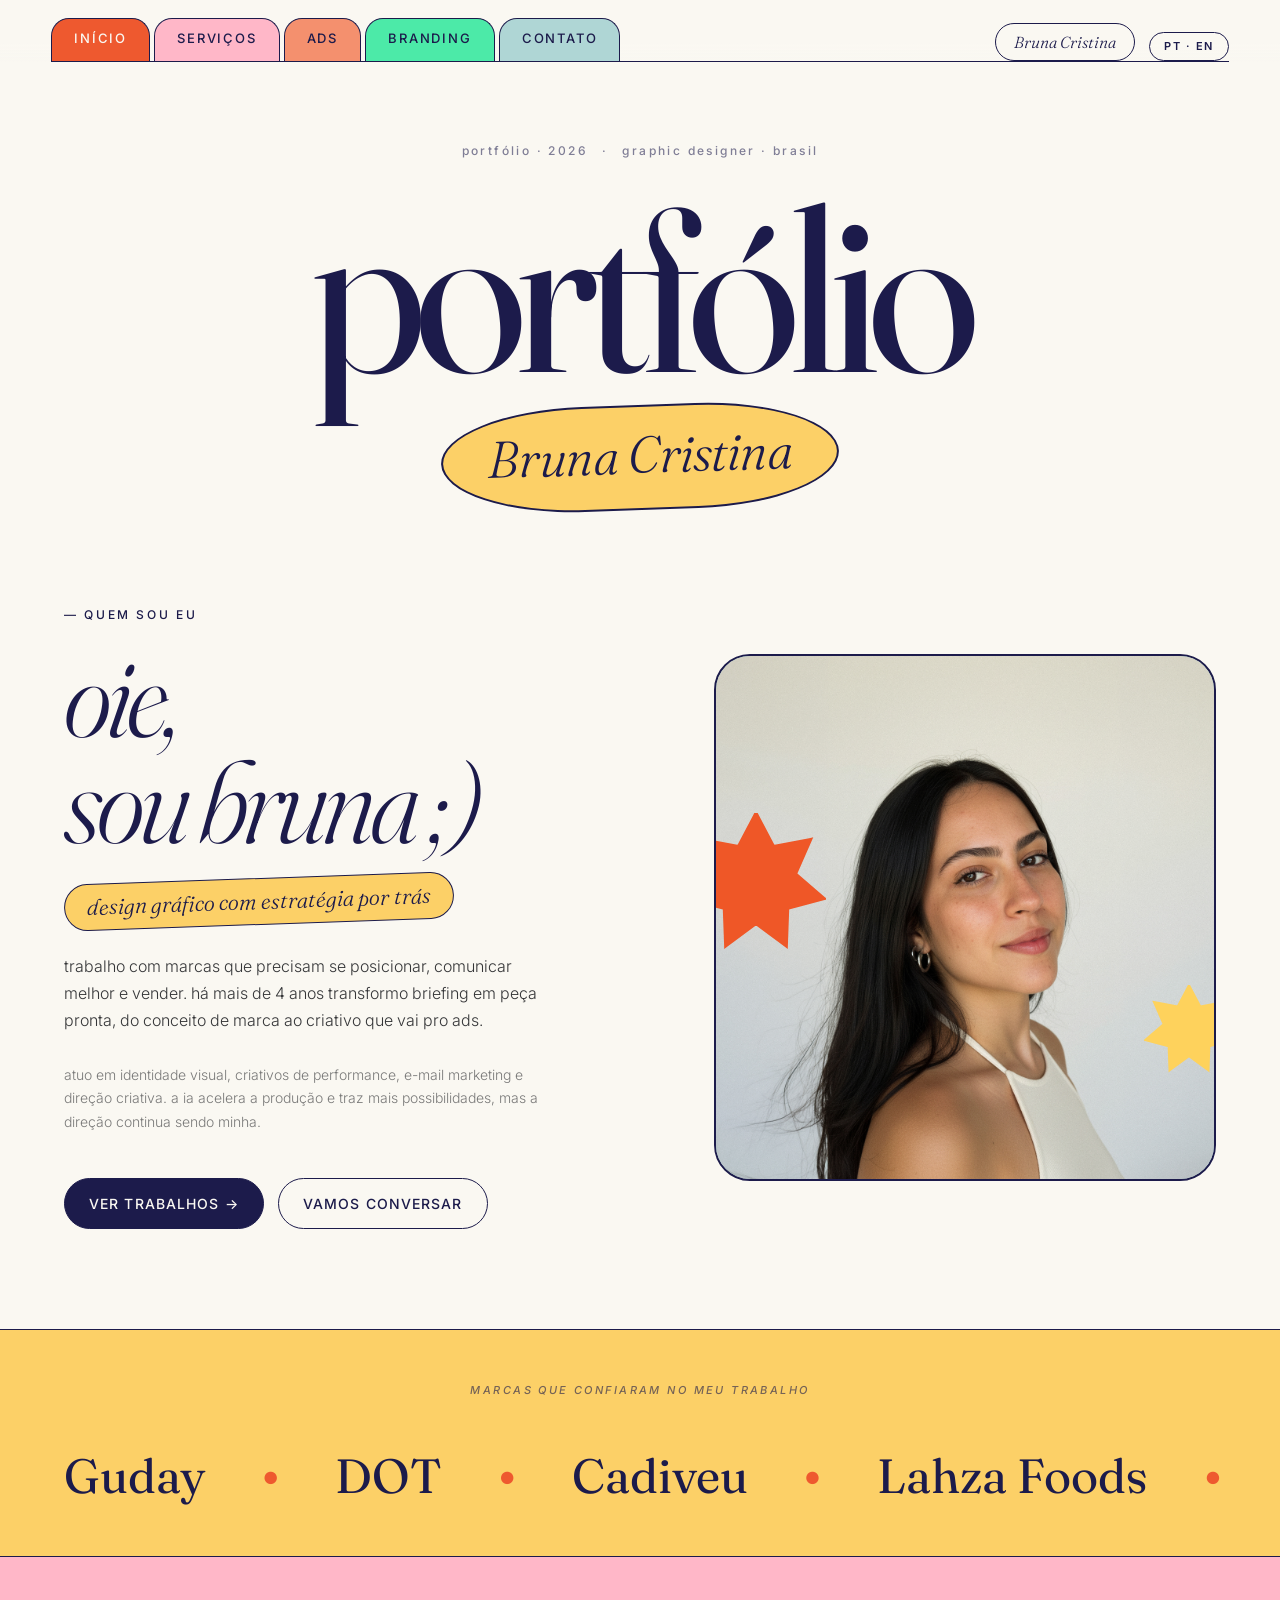
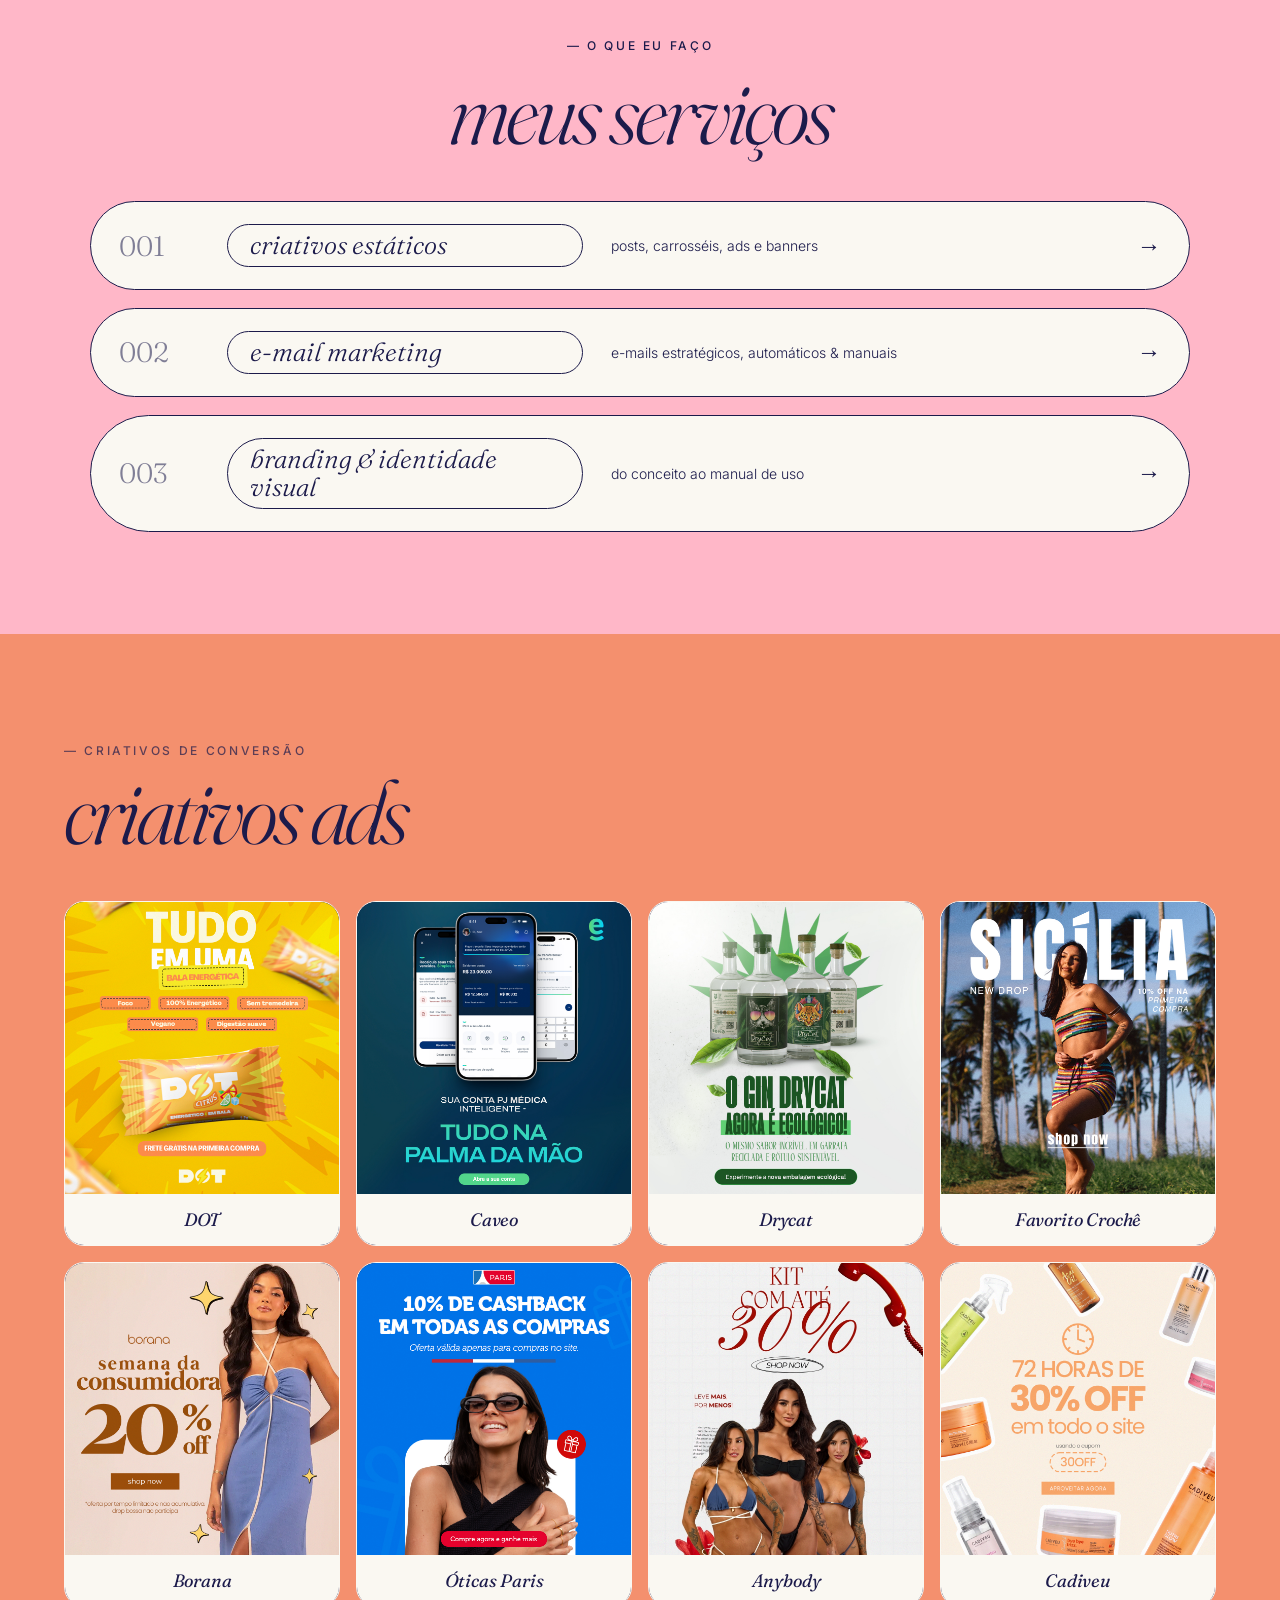
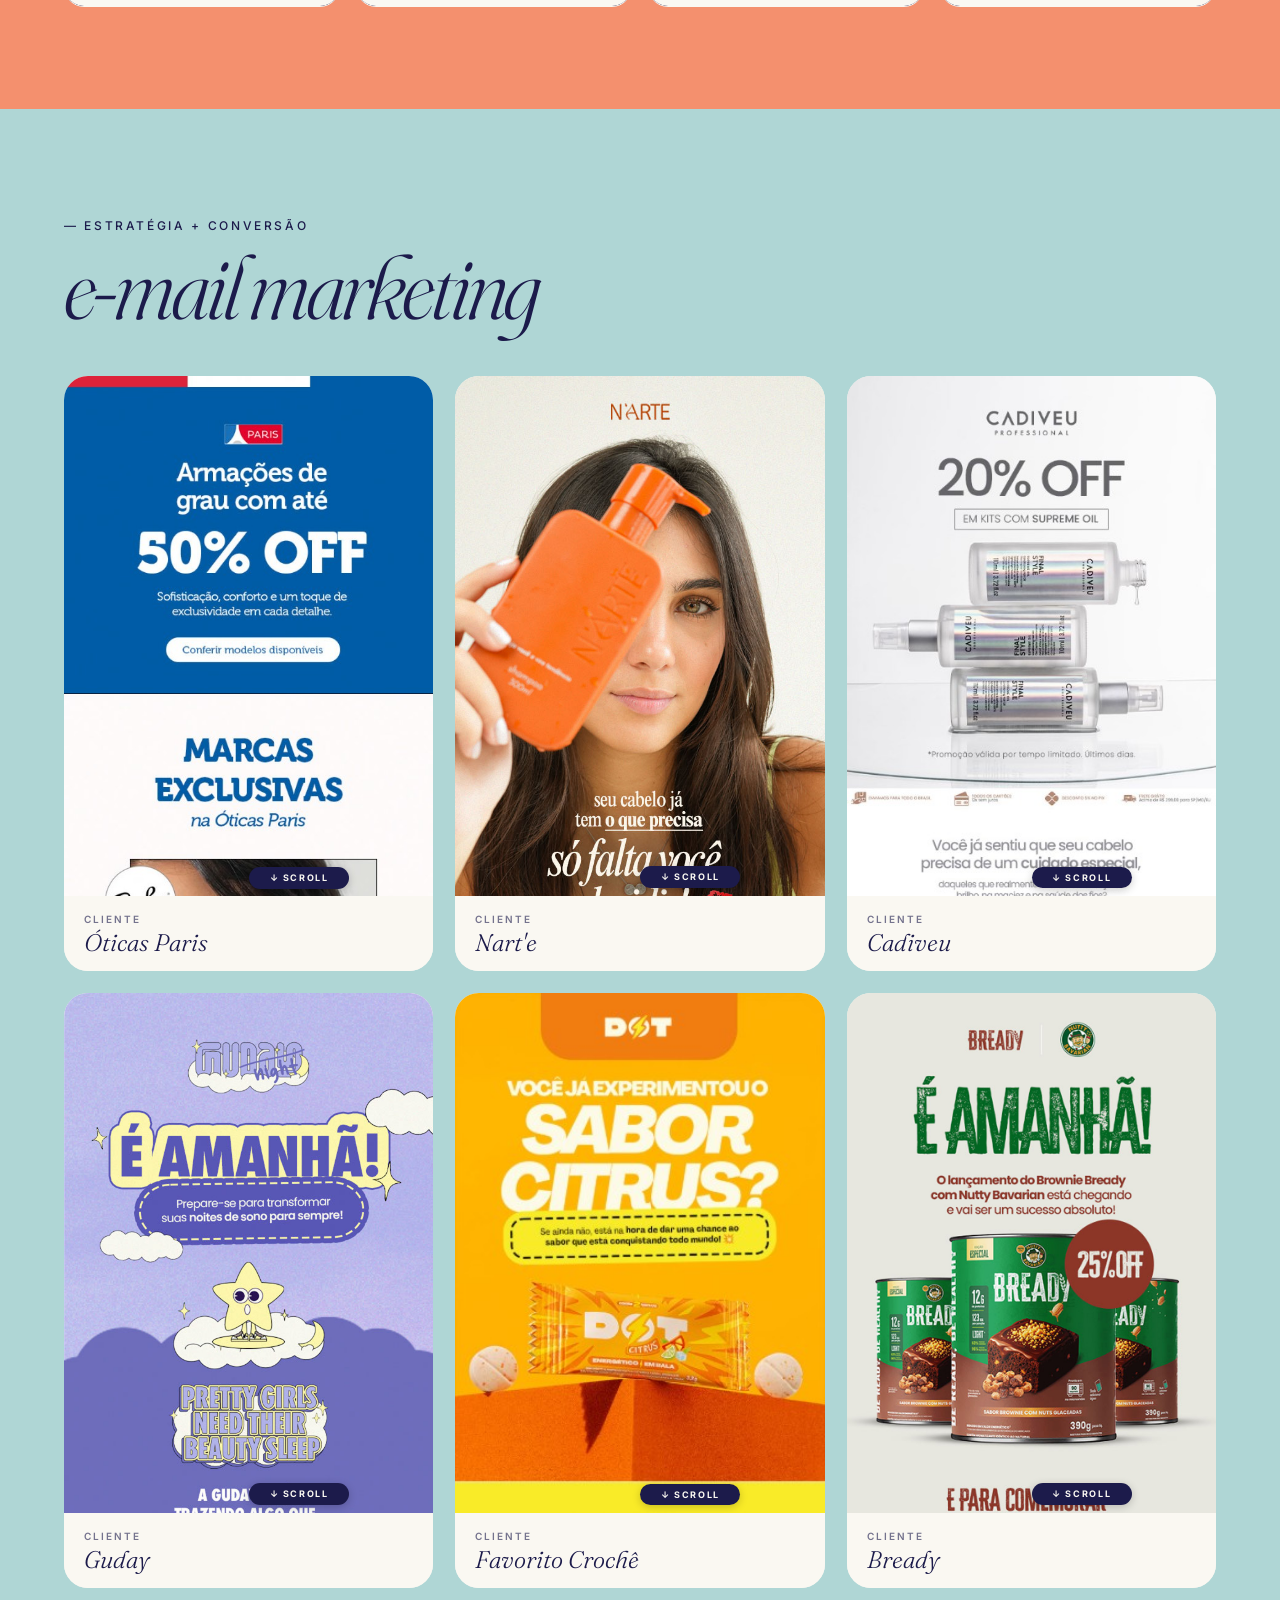
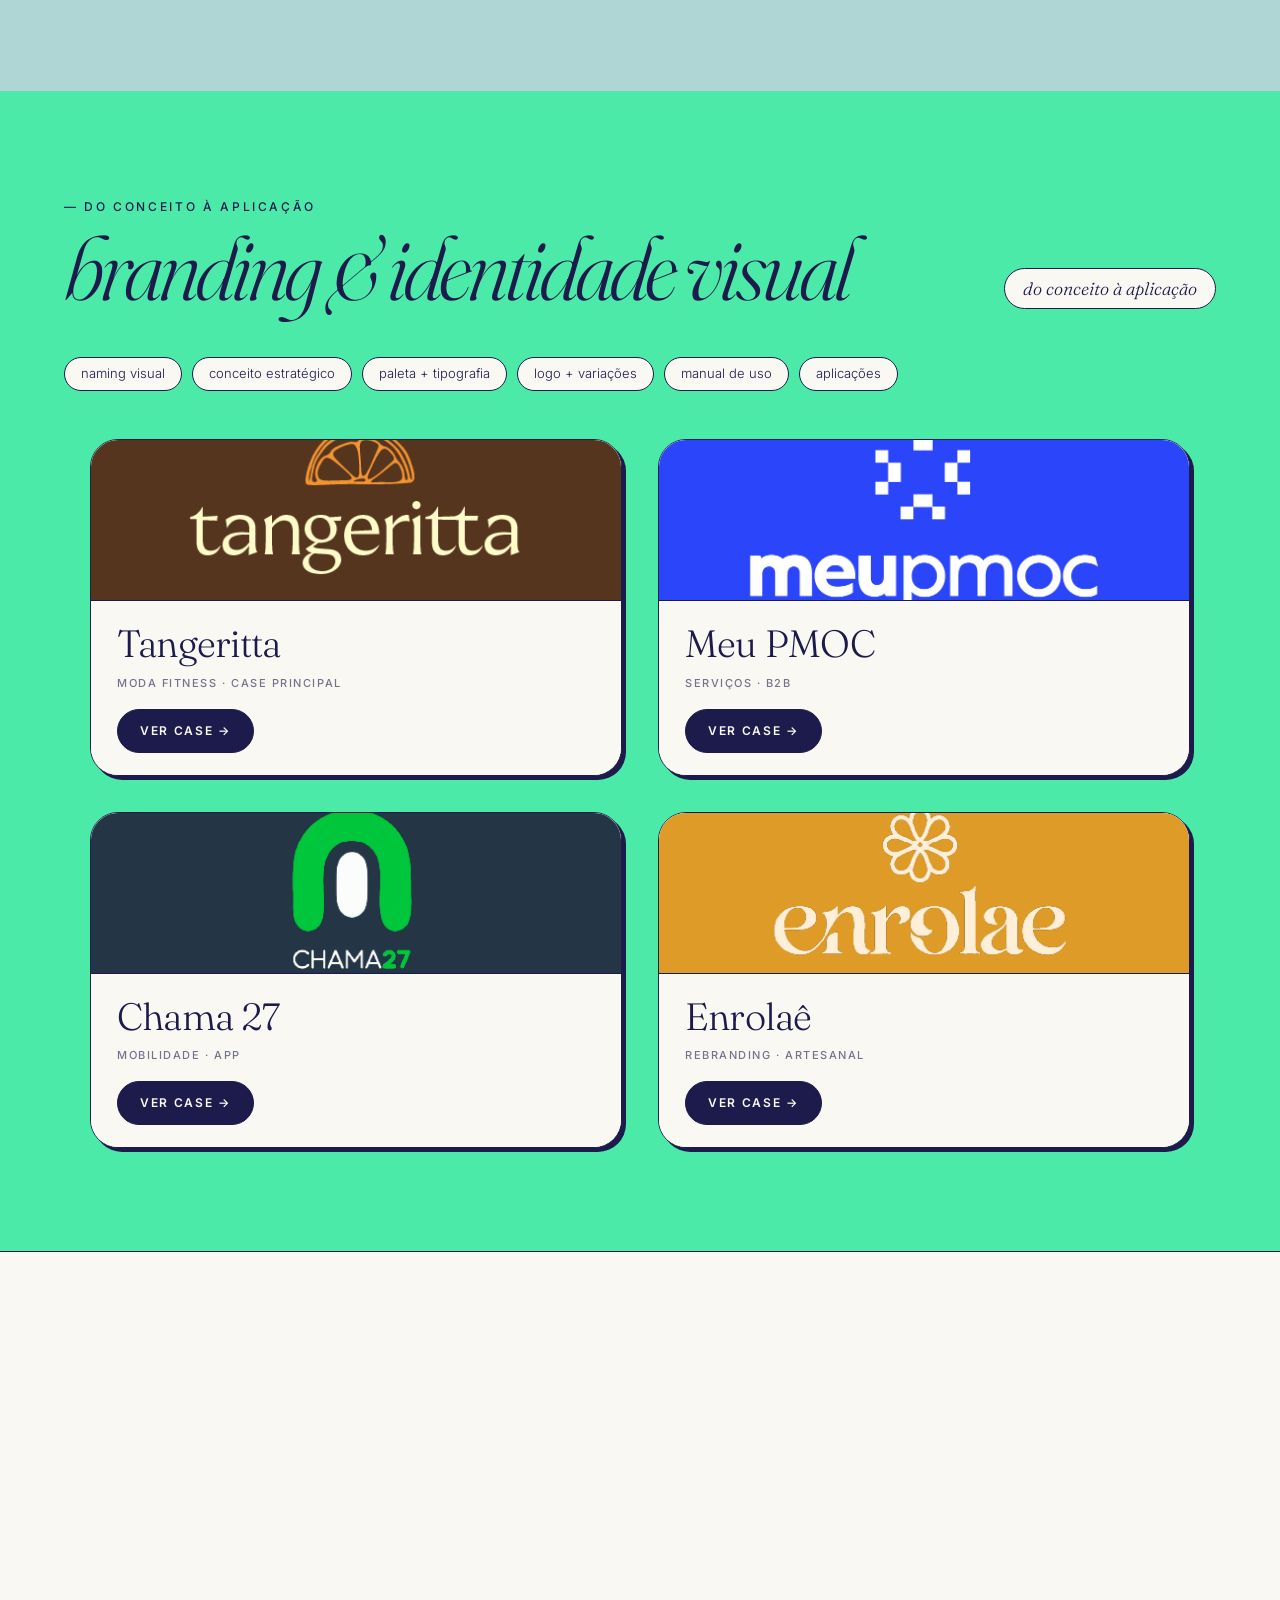
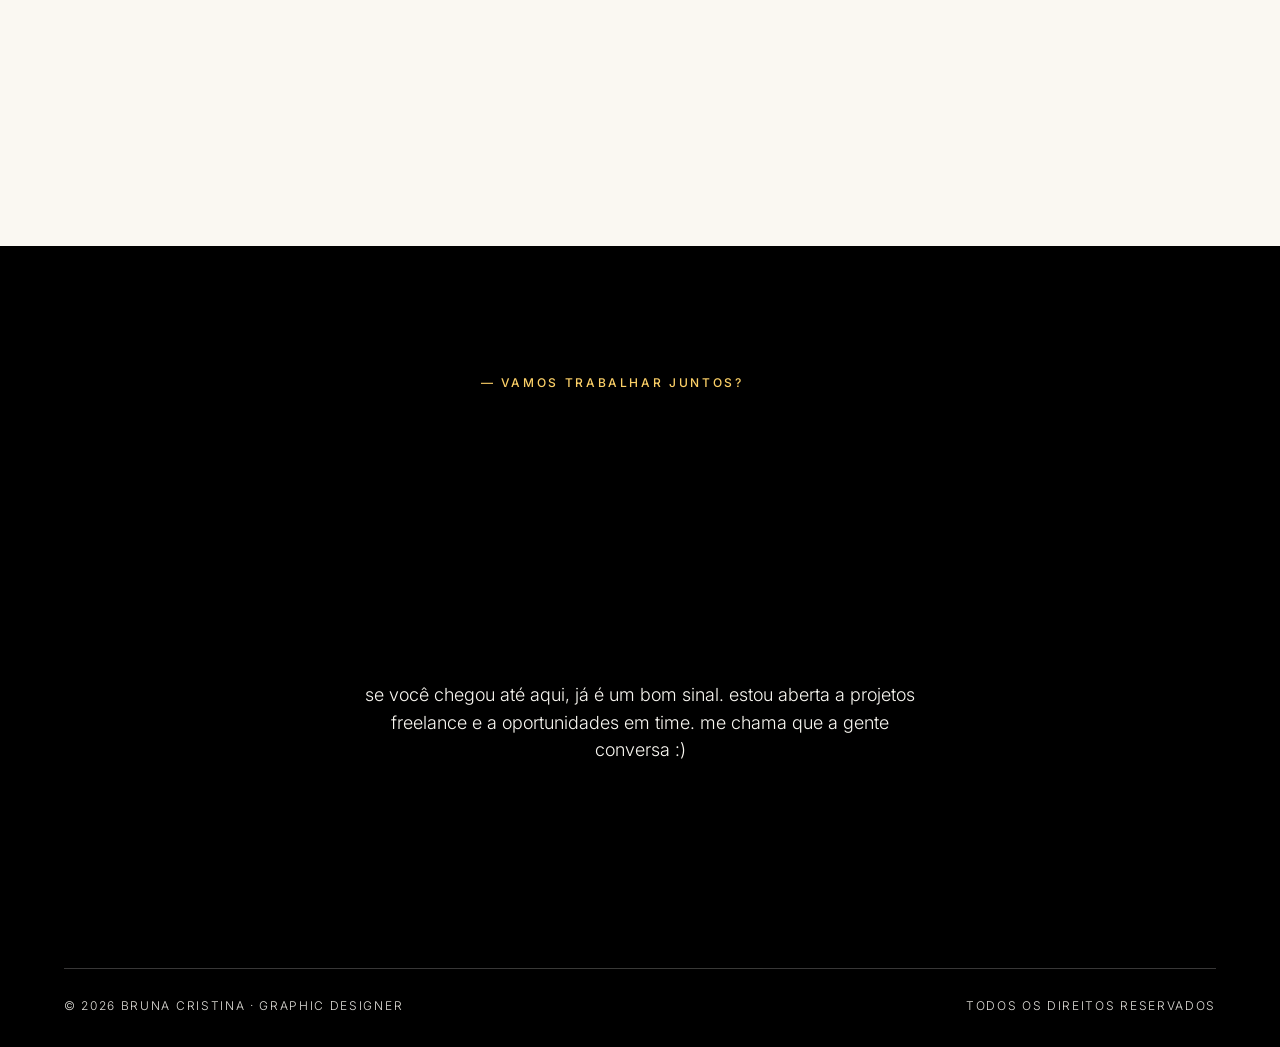
==== commit f170dea6: "feat: adicionar toggle PT/EN de idioma no portfólio Implementa troca de idioma em tempo real na pági" ====
--- a/index.html
+++ b/index.html
@@ -37,6 +37,8 @@
   .tab[data-c="mint"] { background: var(--mint); }
   .tab[data-c="sky"] { background: var(--skyblue); }
   .nav-signature { background: var(--cream); border: 1.5px solid var(--navy); border-radius: 999px; padding: 6px 18px; font-family: var(--font-display); font-style: italic; font-size: 16px; align-self: flex-end; }
+  #lang-btn { background: none; border: 1.5px solid var(--navy); border-radius: 999px; padding: 5px 14px; font-size: 11px; font-weight: 600; letter-spacing: .14em; cursor: pointer; color: var(--navy); transition: all .2s; align-self: flex-end; margin-left: 8px; white-space: nowrap; }
+  #lang-btn:hover { background: var(--navy); color: var(--cream); }
   .nav-rule { max-width: 1320px; margin: 0 auto; border-top: 1.5px solid var(--navy); }
 
   /* SHARED */
@@ -269,13 +271,14 @@
 <div class="nav-wrap">
   <nav class="nav">
     <div class="nav-tabs">
-      <a href="#home" class="tab is-active">início</a>
-      <a href="#servicos" class="tab" data-c="pink">serviços</a>
+      <a href="#home" class="tab is-active" data-i18n="nav-home">início</a>
+      <a href="#servicos" class="tab" data-c="pink" data-i18n="nav-services">serviços</a>
       <a href="#ads" class="tab" data-c="coral">ads</a>
       <a href="#branding" class="tab" data-c="mint">branding</a>
-      <a href="#contato" class="tab" data-c="sky">contato</a>
+      <a href="#contato" class="tab" data-c="sky" data-i18n="nav-contact">contato</a>
     </div>
     <span class="nav-signature">Bruna Cristina</span>
+    <button id="lang-btn" onclick="toggleLang()" aria-label="Switch language">PT · EN</button>
   </nav>
   <div class="nav-rule"></div>
 </div>
@@ -283,12 +286,12 @@
 <!-- COVER -->
 <section class="cover" id="home">
   <div class="cover-meta">
-    <span class="num-tag">portfólio · 2026</span>
+    <span class="num-tag" data-i18n="cover-meta1">portfólio · 2026</span>
     <span class="num-tag">·</span>
     <span class="num-tag">graphic designer · brasil</span>
   </div>
   <div class="cover-stack">
-    <h1 class="cover-title">portfólio</h1>
+    <h1 class="cover-title" data-i18n="cover-title">portfólio</h1>
     <span class="cover-name">Bruna Cristina</span>
   </div>
 </section>
@@ -297,16 +300,16 @@
 <section class="hero">
   <div class="container hero-grid">
     <div>
-      <div class="eyebrow-sm" style="margin-bottom: 18px;">— quem sou eu</div>
-      <h2 class="display hero-headline">oie,<br>sou <em>bruna ;)</em></h2>
+      <div class="eyebrow-sm" style="margin-bottom: 18px;" data-i18n="hero-eyebrow">— quem sou eu</div>
+      <h2 class="display hero-headline" data-i18n="hero-headline">oie,<br>sou <em>bruna ;)</em></h2>
       <div class="hero-tagline">
-        <span class="pill" style="font-style:italic;">design gráfico com estratégia por trás</span>
+        <span class="pill" style="font-style:italic;" data-i18n="hero-tagline">design gráfico com estratégia por trás</span>
       </div>
-      <p>trabalho com marcas que precisam se posicionar, comunicar melhor e vender. há mais de 4 anos transformo briefing em peça pronta, do conceito de marca ao criativo que vai pro ads.</p>
-      <p style="opacity: .65; font-size: 14px;">atuo em identidade visual, criativos de performance, e-mail marketing e direção criativa. a ia acelera a produção e traz mais possibilidades, mas a direção continua sendo minha.</p>
+      <p data-i18n="hero-p1">trabalho com marcas que precisam se posicionar, comunicar melhor e vender. há mais de 4 anos transformo briefing em peça pronta, do conceito de marca ao criativo que vai pro ads.</p>
+      <p style="opacity: .65; font-size: 14px;" data-i18n="hero-p2">atuo em identidade visual, criativos de performance, e-mail marketing e direção criativa. a ia acelera a produção e traz mais possibilidades, mas a direção continua sendo minha.</p>
       <div class="hero-cta-row">
-        <a href="#ads" class="btn btn--solid">ver trabalhos →</a>
-        <a href="#contato" class="btn btn--ghost">vamos conversar</a>
+        <a href="#ads" class="btn btn--solid" data-i18n="hero-cta1">ver trabalhos →</a>
+        <a href="#contato" class="btn btn--ghost" data-i18n="hero-cta2">vamos conversar</a>
       </div>
     </div>
     <div class="hero-portrait" id="portrait">
@@ -319,7 +322,7 @@
 
 <!-- CLIENTES -->
 <section class="clients">
-  <div class="clients-head"><h2>marcas que confiaram no meu trabalho</h2></div>
+  <div class="clients-head"><h2 data-i18n="clients-head">marcas que confiaram no meu trabalho</h2></div>
   <div class="clients-marquee">
     <span>Guday<span class="dot">●</span>DOT<span class="dot">●</span>Cadiveu<span class="dot">●</span>Lahza Foods<span class="dot">●</span>Óticas Paris<span class="dot">●</span>Favorito Crochê<span class="dot">●</span>Jubee<span class="dot">●</span>Drycat<span class="dot">●</span>Caveo<span class="dot">●</span>Nart'e<span class="dot">●</span>Inhire<span class="dot">●</span>Anybody<span class="dot">●</span></span>
     <span>Guday<span class="dot">●</span>DOT<span class="dot">●</span>Cadiveu<span class="dot">●</span>Lahza Foods<span class="dot">●</span>Óticas Paris<span class="dot">●</span>Favorito Crochê<span class="dot">●</span>Jubee<span class="dot">●</span>Drycat<span class="dot">●</span>Caveo<span class="dot">●</span>Nart'e<span class="dot">●</span>Inhire<span class="dot">●</span>Anybody<span class="dot">●</span></span>
@@ -329,13 +332,13 @@
 <!-- SERVICES -->
 <section class="services" id="servicos">
   <div class="services-head">
-    <div class="eyebrow-sm">— o que eu faço</div>
-    <h2 class="display" style="margin-top: 16px;">meus <em>serviços</em></h2>
+    <div class="eyebrow-sm" data-i18n="svc-eyebrow">— o que eu faço</div>
+    <h2 class="display" style="margin-top: 16px;" data-i18n="svc-title">meus <em>serviços</em></h2>
   </div>
   <div class="service-list">
-    <a href="#ads" class="service-row"><span class="service-num">001</span><span class="service-pill">criativos estáticos</span><span class="service-desc">posts, carrosséis, ads e banners</span><span class="service-arrow">→</span></a>
-    <a href="#email" class="service-row"><span class="service-num">002</span><span class="service-pill">e-mail marketing</span><span class="service-desc">e-mails estratégicos, automáticos &amp; manuais</span><span class="service-arrow">→</span></a>
-    <a href="#branding" class="service-row"><span class="service-num">003</span><span class="service-pill">branding &amp; identidade visual</span><span class="service-desc">do conceito ao manual de uso</span><span class="service-arrow">→</span></a>
+    <a href="#ads" class="service-row"><span class="service-num">001</span><span class="service-pill" data-i18n="svc-1-name">criativos estáticos</span><span class="service-desc" data-i18n="svc-1-desc">posts, carrosséis, ads e banners</span><span class="service-arrow">→</span></a>
+    <a href="#email" class="service-row"><span class="service-num">002</span><span class="service-pill" data-i18n="svc-2-name">e-mail marketing</span><span class="service-desc" data-i18n="svc-2-desc">e-mails estratégicos, automáticos &amp; manuais</span><span class="service-arrow">→</span></a>
+    <a href="#branding" class="service-row"><span class="service-num">003</span><span class="service-pill" data-i18n="svc-3-name">branding &amp; identidade visual</span><span class="service-desc" data-i18n="svc-3-desc">do conceito ao manual de uso</span><span class="service-arrow">→</span></a>
   </div>
 </section>
 
@@ -344,8 +347,8 @@
   <div class="container">
     <div class="case-head">
       <div>
-        <span class="eyebrow-sm" style="color: var(--navy); opacity: .7;">— criativos de conversão</span>
-        <h2 class="display" style="margin-top: 10px;">criativos <em>ads</em></h2>
+        <span class="eyebrow-sm" style="color: var(--navy); opacity: .7;" data-i18n="ads-eyebrow">— criativos de conversão</span>
+        <h2 class="display" style="margin-top: 10px;" data-i18n="ads-title">criativos <em>ads</em></h2>
       </div>
       <div class="case-sub"></div>
     </div>
@@ -367,18 +370,18 @@
   <div class="container">
     <div class="case-head">
       <div>
-        <span class="eyebrow-sm">— estratégia + conversão</span>
-        <h2 class="display" style="margin-top: 10px;">e-mail <em>marketing</em></h2>
+        <span class="eyebrow-sm" data-i18n="email-eyebrow">— estratégia + conversão</span>
+        <h2 class="display" style="margin-top: 10px;" data-i18n="email-title">e-mail <em>marketing</em></h2>
       </div>
       <div class="case-sub"></div>
     </div>
     <div class="email-grid">
-      <div class="email-card"><div class="email-scroll"><img src="assets/email/oticas-lancamento.jpg" alt="Óticas Paris" /><div class="scroll-hint">↓ scroll</div></div><div class="email-meta"><span class="label">cliente</span><span class="name">Óticas Paris</span></div></div>
-      <div class="email-card"><div class="email-scroll"><img src="assets/email/narte-forms.jpg" alt="Nart'e" /><div class="scroll-hint">↓ scroll</div></div><div class="email-meta"><span class="label">cliente</span><span class="name">Nart'e</span></div></div>
-      <div class="email-card"><div class="email-scroll"><img src="assets/email/cadiveu-oferta.jpg" alt="Cadiveu" /><div class="scroll-hint">↓ scroll</div></div><div class="email-meta"><span class="label">cliente</span><span class="name">Cadiveu</span></div></div>
-      <div class="email-card"><div class="email-scroll"><img src="assets/email/guday-email.jpg" alt="Guday" /><div class="scroll-hint">↓ scroll</div></div><div class="email-meta"><span class="label">cliente</span><span class="name">Guday</span></div></div>
-      <div class="email-card"><div class="email-scroll"><img src="assets/email/favorito-sunflower.jpg" alt="Favorito Crochê" /><div class="scroll-hint">↓ scroll</div></div><div class="email-meta"><span class="label">cliente</span><span class="name">Favorito Crochê</span></div></div>
-      <div class="email-card"><div class="email-scroll"><img src="assets/email/bready-email.jpg" alt="Bready" /><div class="scroll-hint">↓ scroll</div></div><div class="email-meta"><span class="label">cliente</span><span class="name">Bready</span></div></div>
+      <div class="email-card"><div class="email-scroll"><img src="assets/email/oticas-lancamento.jpg" alt="Óticas Paris" /><div class="scroll-hint">↓ scroll</div></div><div class="email-meta"><span class="label" data-i18n="email-label">cliente</span><span class="name">Óticas Paris</span></div></div>
+      <div class="email-card"><div class="email-scroll"><img src="assets/email/narte-forms.jpg" alt="Nart'e" /><div class="scroll-hint">↓ scroll</div></div><div class="email-meta"><span class="label" data-i18n="email-label">cliente</span><span class="name">Nart'e</span></div></div>
+      <div class="email-card"><div class="email-scroll"><img src="assets/email/cadiveu-oferta.jpg" alt="Cadiveu" /><div class="scroll-hint">↓ scroll</div></div><div class="email-meta"><span class="label" data-i18n="email-label">cliente</span><span class="name">Cadiveu</span></div></div>
+      <div class="email-card"><div class="email-scroll"><img src="assets/email/guday-email.jpg" alt="Guday" /><div class="scroll-hint">↓ scroll</div></div><div class="email-meta"><span class="label" data-i18n="email-label">cliente</span><span class="name">Guday</span></div></div>
+      <div class="email-card"><div class="email-scroll"><img src="assets/email/favorito-sunflower.jpg" alt="Favorito Crochê" /><div class="scroll-hint">↓ scroll</div></div><div class="email-meta"><span class="label" data-i18n="email-label">cliente</span><span class="name">Favorito Crochê</span></div></div>
+      <div class="email-card"><div class="email-scroll"><img src="assets/email/bready-email.jpg" alt="Bready" /><div class="scroll-hint">↓ scroll</div></div><div class="email-meta"><span class="label" data-i18n="email-label">cliente</span><span class="name">Bready</span></div></div>
     </div>
   </div>
 </section>
@@ -389,17 +392,17 @@
   <div class="container">
     <div class="case-head">
       <div>
-        <span class="eyebrow-sm">— do conceito à aplicação</span>
-        <h2 class="display" style="margin-top: 10px;">branding &amp; <em>identidade visual</em></h2>
+        <span class="eyebrow-sm" data-i18n="brand-eyebrow">— do conceito à aplicação</span>
+        <h2 class="display" style="margin-top: 10px;" data-i18n="brand-title">branding &amp; <em>identidade visual</em></h2>
       </div>
-      <div class="case-sub"><span class="chip-pill">do conceito à aplicação</span></div>
-    </div>
-    <div class="brand-included"><span>naming visual</span><span>conceito estratégico</span><span>paleta + tipografia</span><span>logo + variações</span><span>manual de uso</span><span>aplicações</span></div>
+      <div class="case-sub"><span class="chip-pill" data-i18n="brand-chip">do conceito à aplicação</span></div>
+    </div>
+    <div class="brand-included"><span data-i18n="brand-tag-1">naming visual</span><span data-i18n="brand-tag-2">conceito estratégico</span><span data-i18n="brand-tag-3">paleta + tipografia</span><span data-i18n="brand-tag-4">logo + variações</span><span data-i18n="brand-tag-5">manual de uso</span><span data-i18n="brand-tag-6">aplicações</span></div>
     <div class="brand-grid">
-      <div class="brand-card-v2"><image-slot id="brand-tangeritta" class="bc-preview" fit="cover" src="assets/cases/tangeritta/cover.png" placeholder="capa Tangeritta"></image-slot><div class="bc-info"><div class="meta-block"><h3>Tangeritta</h3><span class="meta">moda fitness · case principal</span></div><a class="ver-btn" href="Case Tangeritta.html">ver case →</a></div></div>
-      <div class="brand-card-v2"><image-slot id="brand-meupmoc" class="bc-preview" fit="cover" src="assets/cases/meupmoc/logo-fundo-azul.png" placeholder="capa Meu PMOC"></image-slot><div class="bc-info"><div class="meta-block"><h3>Meu PMOC</h3><span class="meta">serviços · B2B</span></div><a class="ver-btn" href="Case Meu PMOC.html">ver case →</a></div></div>
-      <div class="brand-card-v2"><image-slot id="brand-chama27" class="bc-preview" fit="cover" src="assets/cases/chama27/cover.png" placeholder="capa Chama 27"></image-slot><div class="bc-info"><div class="meta-block"><h3>Chama 27</h3><span class="meta">mobilidade · app</span></div><a class="ver-btn" href="Case Chama 27.html">ver case →</a></div></div>
-      <div class="brand-card-v2"><image-slot id="brand-enrolae" class="bc-preview" fit="cover" src="assets/cases/enrolae/cover.png" placeholder="capa Enrolaê"></image-slot><div class="bc-info"><div class="meta-block"><h3>Enrolaê</h3><span class="meta">rebranding · artesanal</span></div><a class="ver-btn" href="Case Enrolae.html">ver case →</a></div></div>
+      <div class="brand-card-v2"><image-slot id="brand-tangeritta" class="bc-preview" fit="cover" src="assets/cases/tangeritta/cover.png" placeholder="capa Tangeritta"></image-slot><div class="bc-info"><div class="meta-block"><h3>Tangeritta</h3><span class="meta" data-i18n="meta-1">moda fitness · case principal</span></div><a class="ver-btn" href="Case Tangeritta.html" data-i18n="ver-case">ver case →</a></div></div>
+      <div class="brand-card-v2"><image-slot id="brand-meupmoc" class="bc-preview" fit="cover" src="assets/cases/meupmoc/logo-fundo-azul.png" placeholder="capa Meu PMOC"></image-slot><div class="bc-info"><div class="meta-block"><h3>Meu PMOC</h3><span class="meta" data-i18n="meta-2">serviços · B2B</span></div><a class="ver-btn" href="Case Meu PMOC.html" data-i18n="ver-case">ver case →</a></div></div>
+      <div class="brand-card-v2"><image-slot id="brand-chama27" class="bc-preview" fit="cover" src="assets/cases/chama27/cover.png" placeholder="capa Chama 27"></image-slot><div class="bc-info"><div class="meta-block"><h3>Chama 27</h3><span class="meta" data-i18n="meta-3">mobilidade · app</span></div><a class="ver-btn" href="Case Chama 27.html" data-i18n="ver-case">ver case →</a></div></div>
+      <div class="brand-card-v2"><image-slot id="brand-enrolae" class="bc-preview" fit="cover" src="assets/cases/enrolae/cover.png" placeholder="capa Enrolaê"></image-slot><div class="bc-info"><div class="meta-block"><h3>Enrolaê</h3><span class="meta" data-i18n="meta-4">rebranding · artesanal</span></div><a class="ver-btn" href="Case Enrolae.html" data-i18n="ver-case">ver case →</a></div></div>
     </div>
   </div>
 </section>
@@ -408,21 +411,21 @@
 <section class="testi-section">
   <div class="container">
     <div style="text-align:center;">
-      <div class="eyebrow-sm">— o que dizem por aí</div>
-      <h2 class="display" style="margin-top: 16px; font-size: clamp(40px,6vw,80px);">depoimentos <em>reais</em></h2>
+      <div class="eyebrow-sm" data-i18n="testi-eyebrow">— o que dizem por aí</div>
+      <h2 class="display" style="margin-top: 16px; font-size: clamp(40px,6vw,80px);" data-i18n="testi-title">depoimentos <em>reais</em></h2>
     </div>
     <div class="testi-grid">
       <div class="testi-card" style="transform: rotate(-1.5deg);">
-        <div class="q">"você soube expressar cada detalhe aos quais nem mesmo podíamos perceber. <em>não temos palavras pra expressar toda gratidão</em>."</div>
-        <div class="by">cliente de identidade visual · 2025</div>
+        <div class="q" data-i18n="testi-q1">"você soube expressar cada detalhe aos quais nem mesmo podíamos perceber. <em>não temos palavras pra expressar toda gratidão</em>."</div>
+        <div class="by" data-i18n="testi-by1">cliente de identidade visual · 2025</div>
       </div>
       <div class="testi-card" style="transform: rotate(1deg);">
-        <div class="q">"<em>essa comunicação que queremos seguir.</em> animal!"</div>
-        <div class="by">cliente de e-mail marketing · 2025</div>
+        <div class="q" data-i18n="testi-q2">"<em>essa comunicação que queremos seguir.</em> animal!"</div>
+        <div class="by" data-i18n="testi-by2">cliente de e-mail marketing · 2025</div>
       </div>
       <div class="testi-card" style="transform: rotate(-0.5deg);">
-        <div class="q">"acho que você pegou bem nossa <em>linha visual</em>. já passei por alguns freelas e isso é um desafio."</div>
-        <div class="by">cliente de criativo ads · 2024</div>
+        <div class="q" data-i18n="testi-q3">"acho que você pegou bem nossa <em>linha visual</em>. já passei por alguns freelas e isso é um desafio."</div>
+        <div class="by" data-i18n="testi-by3">cliente de criativo ads · 2024</div>
       </div>
     </div>
   </div>
@@ -432,11 +435,11 @@
 <section class="cta-footer" id="contato">
   <div class="container">
     <div style="text-align: center;">
-      <div class="eyebrow-sm" style="color: var(--yellow); opacity: 1; letter-spacing: .22em;">— vamos trabalhar juntos?</div>
-      <h2>vamos trabalhar<br><em>juntos?</em></h2>
-      <p class="sub">se você chegou até aqui, já é um bom sinal. estou aberta a projetos freelance e a oportunidades em time. me chama que a gente conversa :)</p>
+      <div class="eyebrow-sm" style="color: var(--yellow); opacity: 1; letter-spacing: .22em;" data-i18n="cta-eyebrow">— vamos trabalhar juntos?</div>
+      <h2 data-i18n="cta-title">vamos trabalhar<br><em>juntos?</em></h2>
+      <p class="sub" data-i18n="cta-sub">se você chegou até aqui, já é um bom sinal. estou aberta a projetos freelance e a oportunidades em time. me chama que a gente conversa :)</p>
       <div class="cta-row">
-        <a href="https://wa.me/5571981491865?text=Oi%20Bruna!%20Vi%20seu%20portf%C3%B3lio%20e%20queria%20conversar%20sobre%20um%20projeto." target="_blank" rel="noopener" class="btn-big">entrar em contato →</a>
+        <a id="cta-wa-btn" href="https://wa.me/5571981491865?text=Oi%20Bruna!%20Vi%20seu%20portf%C3%B3lio%20e%20queria%20conversar%20sobre%20um%20projeto." target="_blank" rel="noopener" class="btn-big" data-i18n="cta-btn">entrar em contato →</a>
       </div>
       <div class="socials">
         <a href="https://instagram.com/brucristina.design" target="_blank" rel="noopener" class="social-tag">
@@ -455,7 +458,7 @@
     </div>
     <div class="footer-sign">
       <div>© 2026 Bruna Cristina · Graphic Designer</div>
-      <div>todos os direitos reservados</div>
+      <div data-i18n="footer-rights">todos os direitos reservados</div>
     </div>
   </div>
 </section>
@@ -734,7 +737,7 @@
   <svg viewBox="0 0 32 32" fill="currentColor" xmlns="http://www.w3.org/2000/svg" width="28" height="28">
     <path d="M16 2C8.268 2 2 8.268 2 16c0 2.434.655 4.716 1.8 6.682L2 30l7.52-1.77A13.94 13.94 0 0 0 16 30c7.732 0 14-6.268 14-14S23.732 2 16 2Zm7.29 19.71c-.31.87-1.53 1.59-2.51 1.8-.67.14-1.54.25-4.48-.96-3.76-1.54-6.18-5.35-6.37-5.6-.19-.25-1.54-2.05-1.54-3.91 0-1.86.97-2.77 1.31-3.15.34-.38.74-.48 1-.48.24 0 .48.01.69.01.22.01.52-.08.81.62.31.72 1.05 2.58 1.14 2.77.09.19.15.41.03.65-.12.24-.18.39-.36.6-.18.21-.38.47-.54.63-.18.18-.37.37-.16.73.21.36.94 1.55 2.02 2.51 1.39 1.24 2.56 1.62 2.92 1.8.36.18.57.15.78-.09.21-.24.9-1.05 1.14-1.41.24-.36.48-.3.81-.18.33.12 2.1 .99 2.46 1.17.36.18.6.27.69.42.09.15.09.87-.22 1.74Z"/>
   </svg>
-  <span>entrar em contato</span>
+  <span data-i18n="wa-label">entrar em contato</span>
 </a>
 
 <style>
@@ -785,5 +788,155 @@
   }, { passive: true });
 })();
 </script>
+<script>
+/* ── i18n language toggle ── */
+var LANG = {
+  pt: {
+    'nav-home': 'início',
+    'nav-services': 'serviços',
+    'nav-contact': 'contato',
+    'cover-meta1': 'portfólio · 2026',
+    'cover-title': 'portfólio',
+    'hero-eyebrow': '— quem sou eu',
+    'hero-headline': 'oie,<br>sou <em>bruna ;)</em>',
+    'hero-tagline': 'design gráfico com estratégia por trás',
+    'hero-p1': 'trabalho com marcas que precisam se posicionar, comunicar melhor e vender. há mais de 4 anos transformo briefing em peça pronta, do conceito de marca ao criativo que vai pro ads.',
+    'hero-p2': 'atuo em identidade visual, criativos de performance, e-mail marketing e direção criativa. a ia acelera a produção e traz mais possibilidades, mas a direção continua sendo minha.',
+    'hero-cta1': 'ver trabalhos →',
+    'hero-cta2': 'vamos conversar',
+    'clients-head': 'marcas que confiaram no meu trabalho',
+    'svc-eyebrow': '— o que eu faço',
+    'svc-title': 'meus <em>serviços</em>',
+    'svc-1-name': 'criativos estáticos',
+    'svc-1-desc': 'posts, carrosséis, ads e banners',
+    'svc-2-name': 'e-mail marketing',
+    'svc-2-desc': 'e-mails estratégicos, automáticos &amp; manuais',
+    'svc-3-name': 'branding &amp; identidade visual',
+    'svc-3-desc': 'do conceito ao manual de uso',
+    'ads-eyebrow': '— criativos de conversão',
+    'ads-title': 'criativos <em>ads</em>',
+    'email-eyebrow': '— estratégia + conversão',
+    'email-title': 'e-mail <em>marketing</em>',
+    'email-label': 'cliente',
+    'brand-eyebrow': '— do conceito à aplicação',
+    'brand-title': 'branding &amp; <em>identidade visual</em>',
+    'brand-chip': 'do conceito à aplicação',
+    'brand-tag-1': 'naming visual',
+    'brand-tag-2': 'conceito estratégico',
+    'brand-tag-3': 'paleta + tipografia',
+    'brand-tag-4': 'logo + variações',
+    'brand-tag-5': 'manual de uso',
+    'brand-tag-6': 'aplicações',
+    'meta-1': 'moda fitness · case principal',
+    'meta-2': 'serviços · B2B',
+    'meta-3': 'mobilidade · app',
+    'meta-4': 'rebranding · artesanal',
+    'ver-case': 'ver case →',
+    'testi-eyebrow': '— o que dizem por aí',
+    'testi-title': 'depoimentos <em>reais</em>',
+    'testi-q1': '"você soube expressar cada detalhe aos quais nem mesmo podíamos perceber. <em>não temos palavras pra expressar toda gratidão</em>."',
+    'testi-by1': 'cliente de identidade visual · 2025',
+    'testi-q2': '"<em>essa comunicação que queremos seguir.</em> animal!"',
+    'testi-by2': 'cliente de e-mail marketing · 2025',
+    'testi-q3': '"acho que você pegou bem nossa <em>linha visual</em>. já passei por alguns freelas e isso é um desafio."',
+    'testi-by3': 'cliente de criativo ads · 2024',
+    'cta-eyebrow': '— vamos trabalhar juntos?',
+    'cta-title': 'vamos trabalhar<br><em>juntos?</em>',
+    'cta-sub': 'se você chegou até aqui, já é um bom sinal. estou aberta a projetos freelance e a oportunidades em time. me chama que a gente conversa :)',
+    'cta-btn': 'entrar em contato →',
+    'wa-label': 'entrar em contato',
+    'footer-rights': 'todos os direitos reservados'
+  },
+  en: {
+    'nav-home': 'home',
+    'nav-services': 'services',
+    'nav-contact': 'contact',
+    'cover-meta1': 'portfolio · 2026',
+    'cover-title': 'portfolio',
+    'hero-eyebrow': '— about me',
+    'hero-headline': 'hey,<br>i\'m <em>bruna ;)</em>',
+    'hero-tagline': 'graphic design with strategy behind it',
+    'hero-p1': 'I work with brands that need to position themselves, communicate better and sell. For over 4 years I\'ve been turning briefs into finished work — from brand concept to the creative that runs in ads.',
+    'hero-p2': 'I work in visual identity, performance creatives, email marketing and creative direction. AI speeds up production and opens new possibilities, but the direction is always mine.',
+    'hero-cta1': 'see work →',
+    'hero-cta2': 'let\'s talk',
+    'clients-head': 'brands that trusted my work',
+    'svc-eyebrow': '— what I do',
+    'svc-title': 'my <em>services</em>',
+    'svc-1-name': 'static creatives',
+    'svc-1-desc': 'posts, carousels, ads &amp; banners',
+    'svc-2-name': 'email marketing',
+    'svc-2-desc': 'strategic, automated &amp; manual emails',
+    'svc-3-name': 'branding &amp; visual identity',
+    'svc-3-desc': 'from concept to brand guidelines',
+    'ads-eyebrow': '— conversion creatives',
+    'ads-title': 'ads <em>creatives</em>',
+    'email-eyebrow': '— strategy + conversion',
+    'email-title': 'email <em>marketing</em>',
+    'email-label': 'client',
+    'brand-eyebrow': '— from concept to application',
+    'brand-title': 'branding &amp; <em>visual identity</em>',
+    'brand-chip': 'from concept to application',
+    'brand-tag-1': 'visual naming',
+    'brand-tag-2': 'strategic concept',
+    'brand-tag-3': 'palette + typography',
+    'brand-tag-4': 'logo + variations',
+    'brand-tag-5': 'brand guidelines',
+    'brand-tag-6': 'applications',
+    'meta-1': 'fitness fashion · main case',
+    'meta-2': 'services · B2B',
+    'meta-3': 'mobility · app',
+    'meta-4': 'rebranding · artisan',
+    'ver-case': 'view case →',
+    'testi-eyebrow': '— what people say',
+    'testi-title': '<em>real</em> testimonials',
+    'testi-q1': '"you knew how to express every detail we couldn\'t even notice ourselves. <em>we have no words to express our gratitude</em>."',
+    'testi-by1': 'visual identity client · 2025',
+    'testi-q2': '"<em>this is the communication we want to keep.</em> amazing!"',
+    'testi-by2': 'email marketing client · 2025',
+    'testi-q3': '"you nailed our <em>visual direction</em>. I\'ve worked with a few freelancers and that\'s always the challenge."',
+    'testi-by3': 'ads creative client · 2024',
+    'cta-eyebrow': '— let\'s work together?',
+    'cta-title': 'let\'s work<br><em>together?</em>',
+    'cta-sub': 'if you made it this far, that\'s already a good sign. I\'m open to freelance projects and team opportunities. reach out and let\'s talk :)',
+    'cta-btn': 'get in touch →',
+    'wa-label': 'get in touch',
+    'footer-rights': 'all rights reserved'
+  }
+};
+
+function toggleLang() {
+  var cur = document.documentElement.lang === 'en' ? 'en' : 'pt';
+  var next = cur === 'pt' ? 'en' : 'pt';
+  applyLang(next);
+  try { localStorage.setItem('bc-lang', next); } catch(e) {}
+}
+
+function applyLang(lang) {
+  var dict = LANG[lang];
+  if (!dict) return;
+  document.querySelectorAll('[data-i18n]').forEach(function(el) {
+    var key = el.getAttribute('data-i18n');
+    if (dict[key] !== undefined) el.innerHTML = dict[key];
+  });
+  document.documentElement.lang = lang === 'en' ? 'en' : 'pt-BR';
+  document.title = lang === 'en'
+    ? 'portfolio · bruna cristina · graphic designer'
+    : 'portfólio · bruna cristina · graphic designer';
+  var btn = document.getElementById('lang-btn');
+  if (btn) btn.textContent = lang === 'pt' ? 'PT · EN' : 'EN · PT';
+  var waBtn = document.getElementById('cta-wa-btn');
+  if (waBtn) waBtn.href = lang === 'en'
+    ? 'https://wa.me/5571981491865?text=Hi%20Bruna!%20I%20saw%20your%20portfolio%20and%20would%20like%20to%20talk%20about%20a%20project.'
+    : 'https://wa.me/5571981491865?text=Oi%20Bruna!%20Vi%20seu%20portf%C3%B3lio%20e%20queria%20conversar%20sobre%20um%20projeto.';
+}
+
+// init from localStorage
+(function() {
+  var saved;
+  try { saved = localStorage.getItem('bc-lang'); } catch(e) {}
+  if (saved === 'en') applyLang('en');
+})();
+</script>
 </body>
 </html>
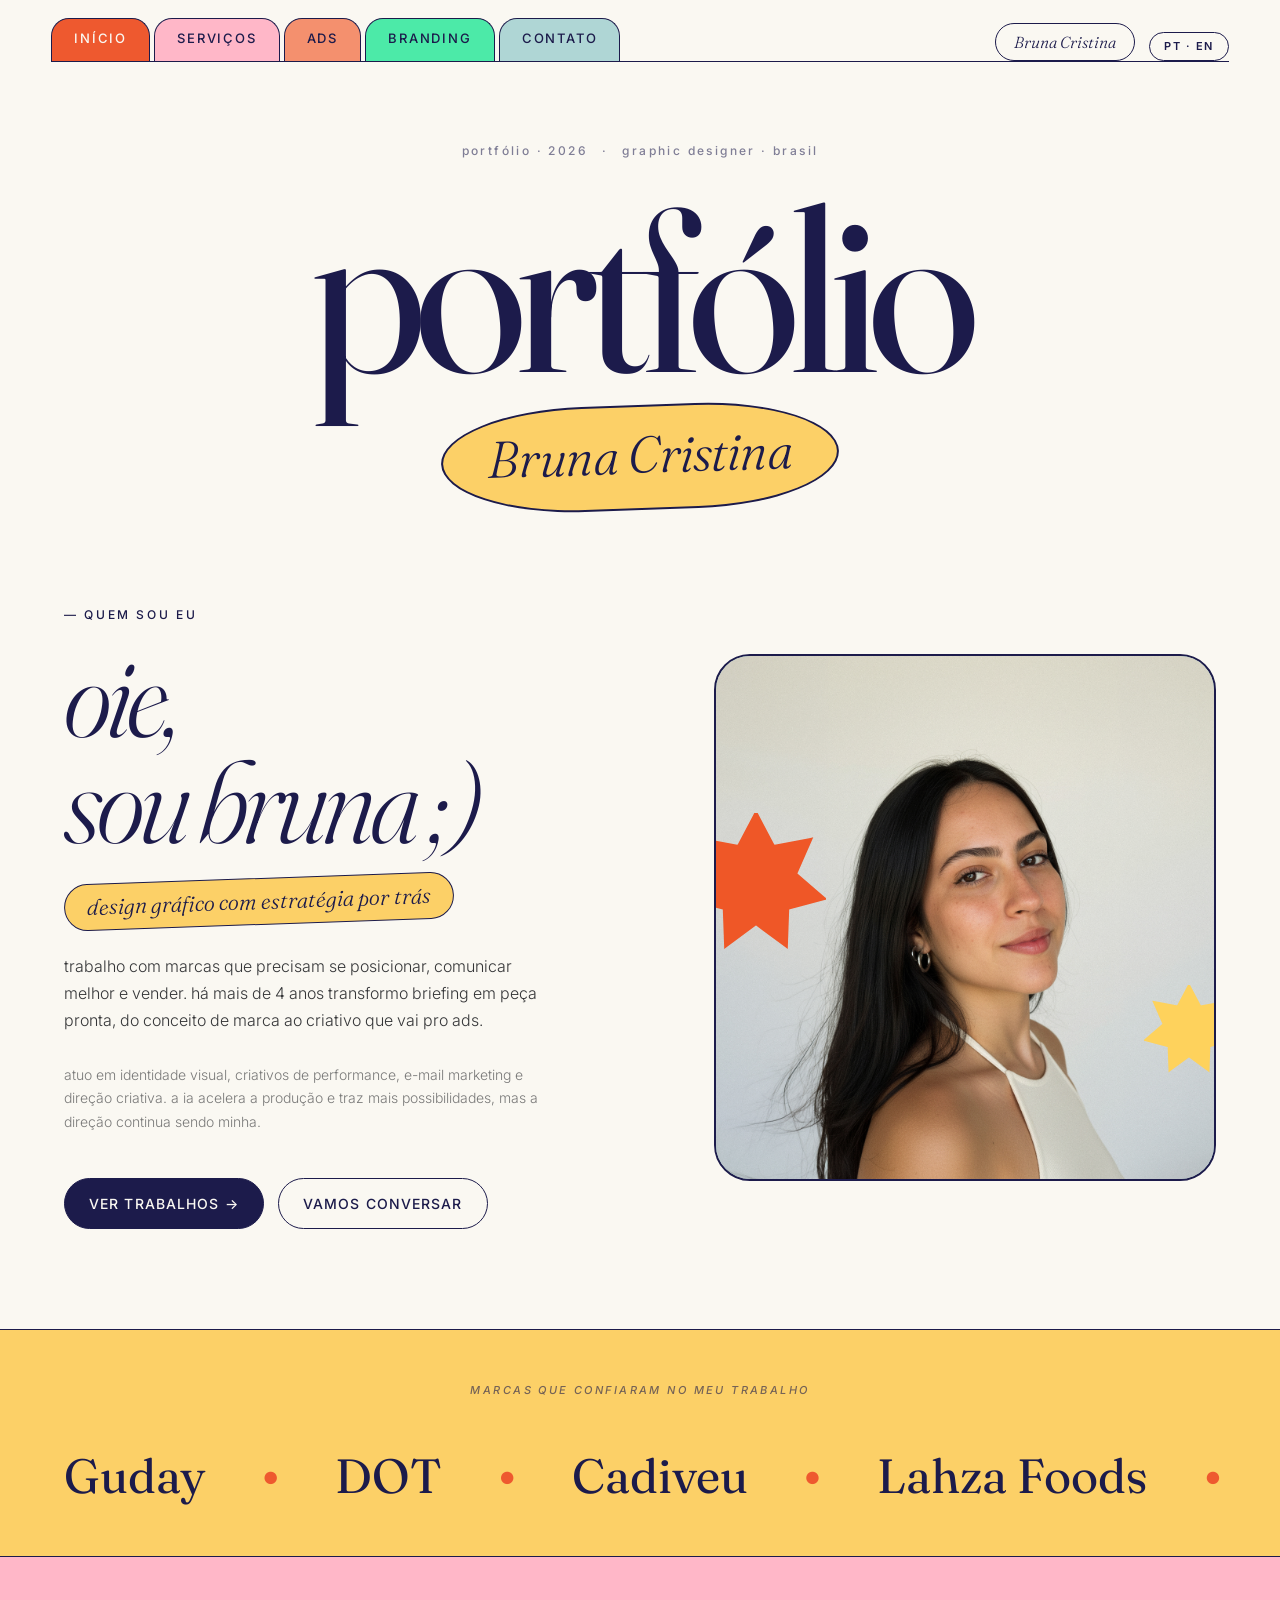
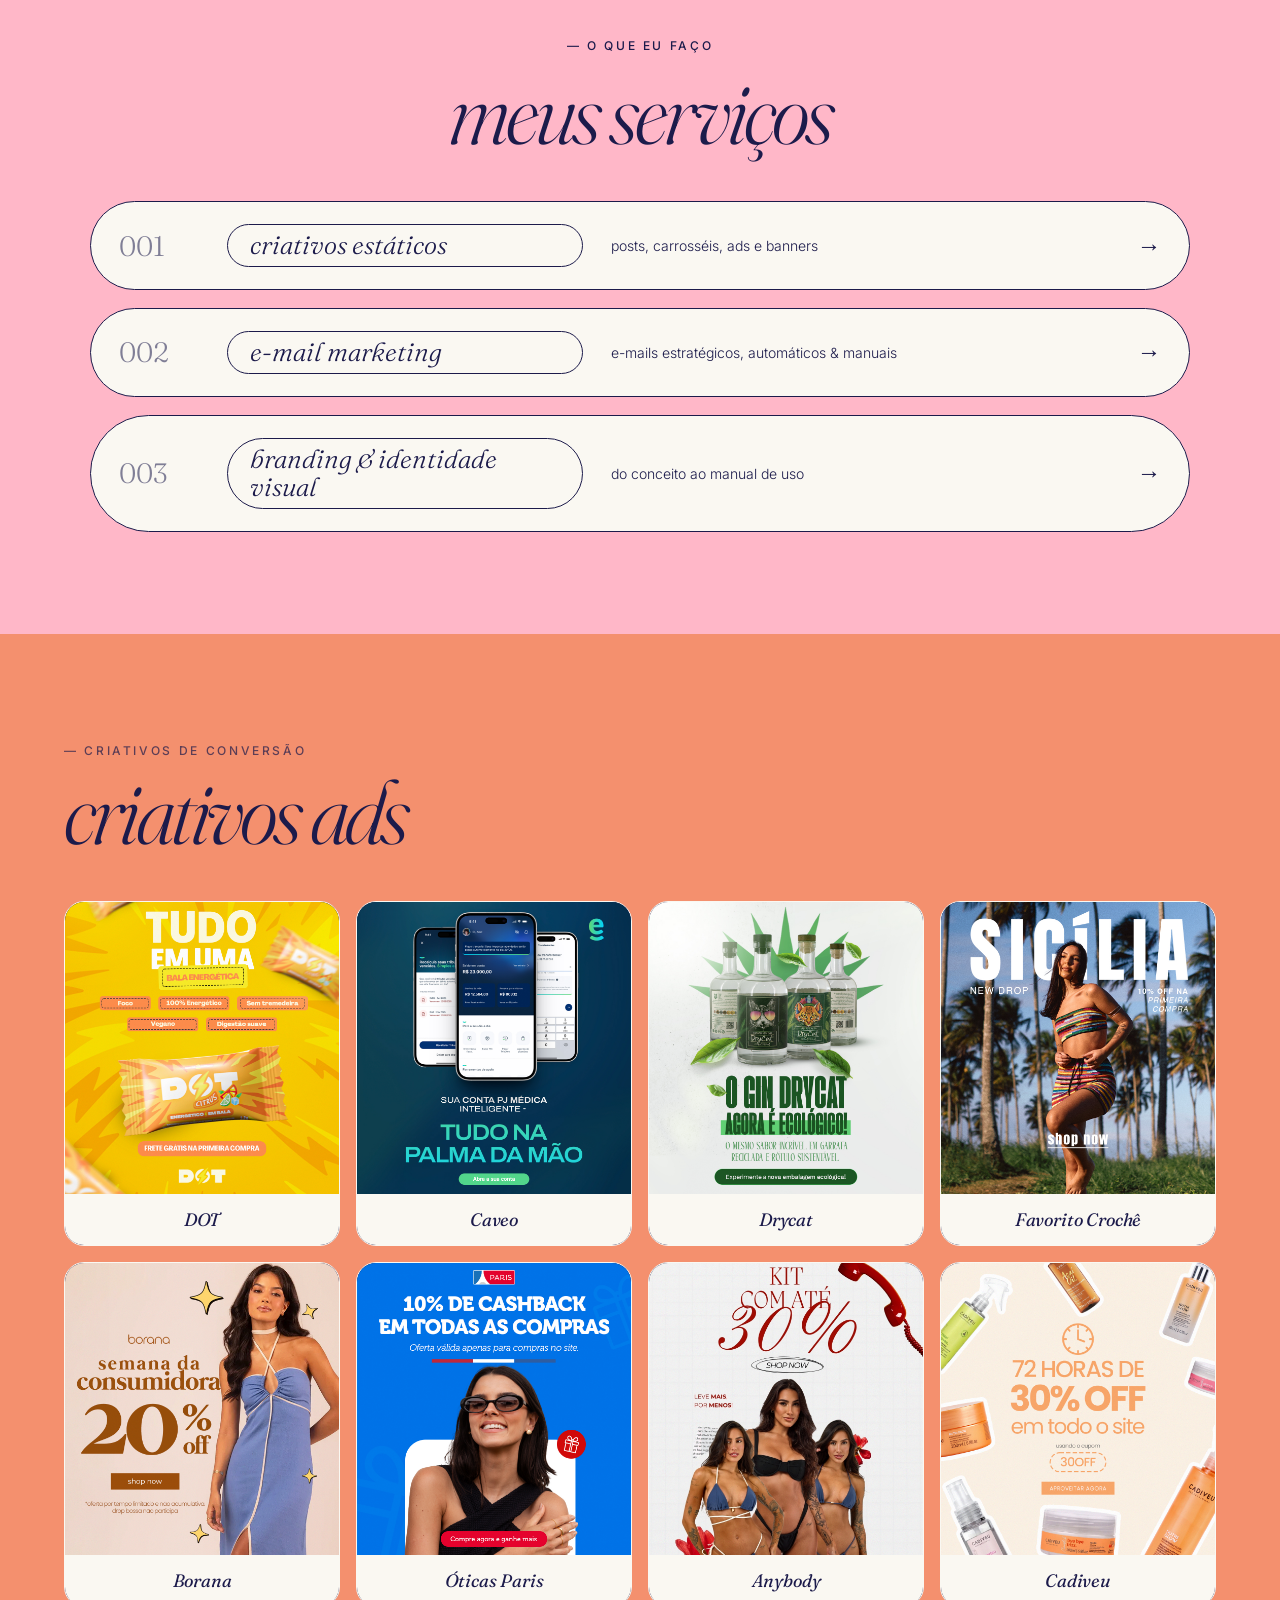
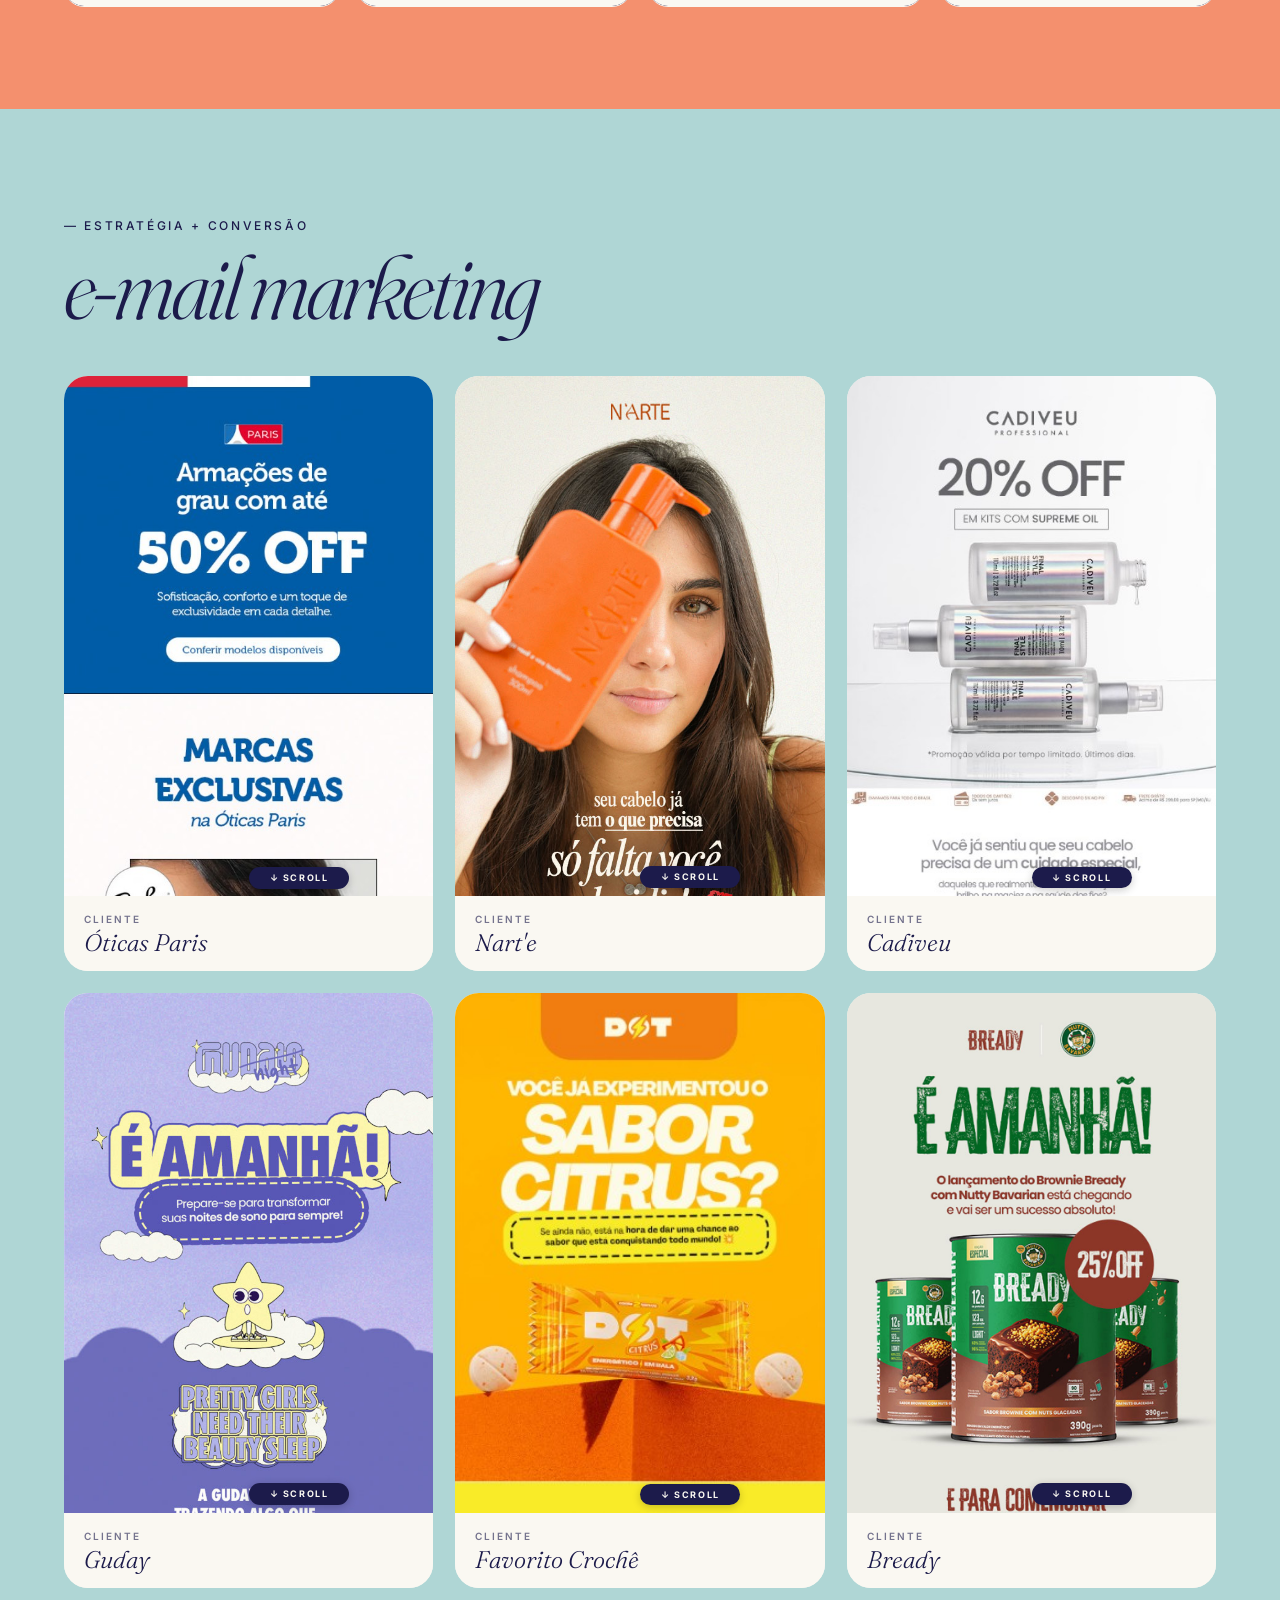
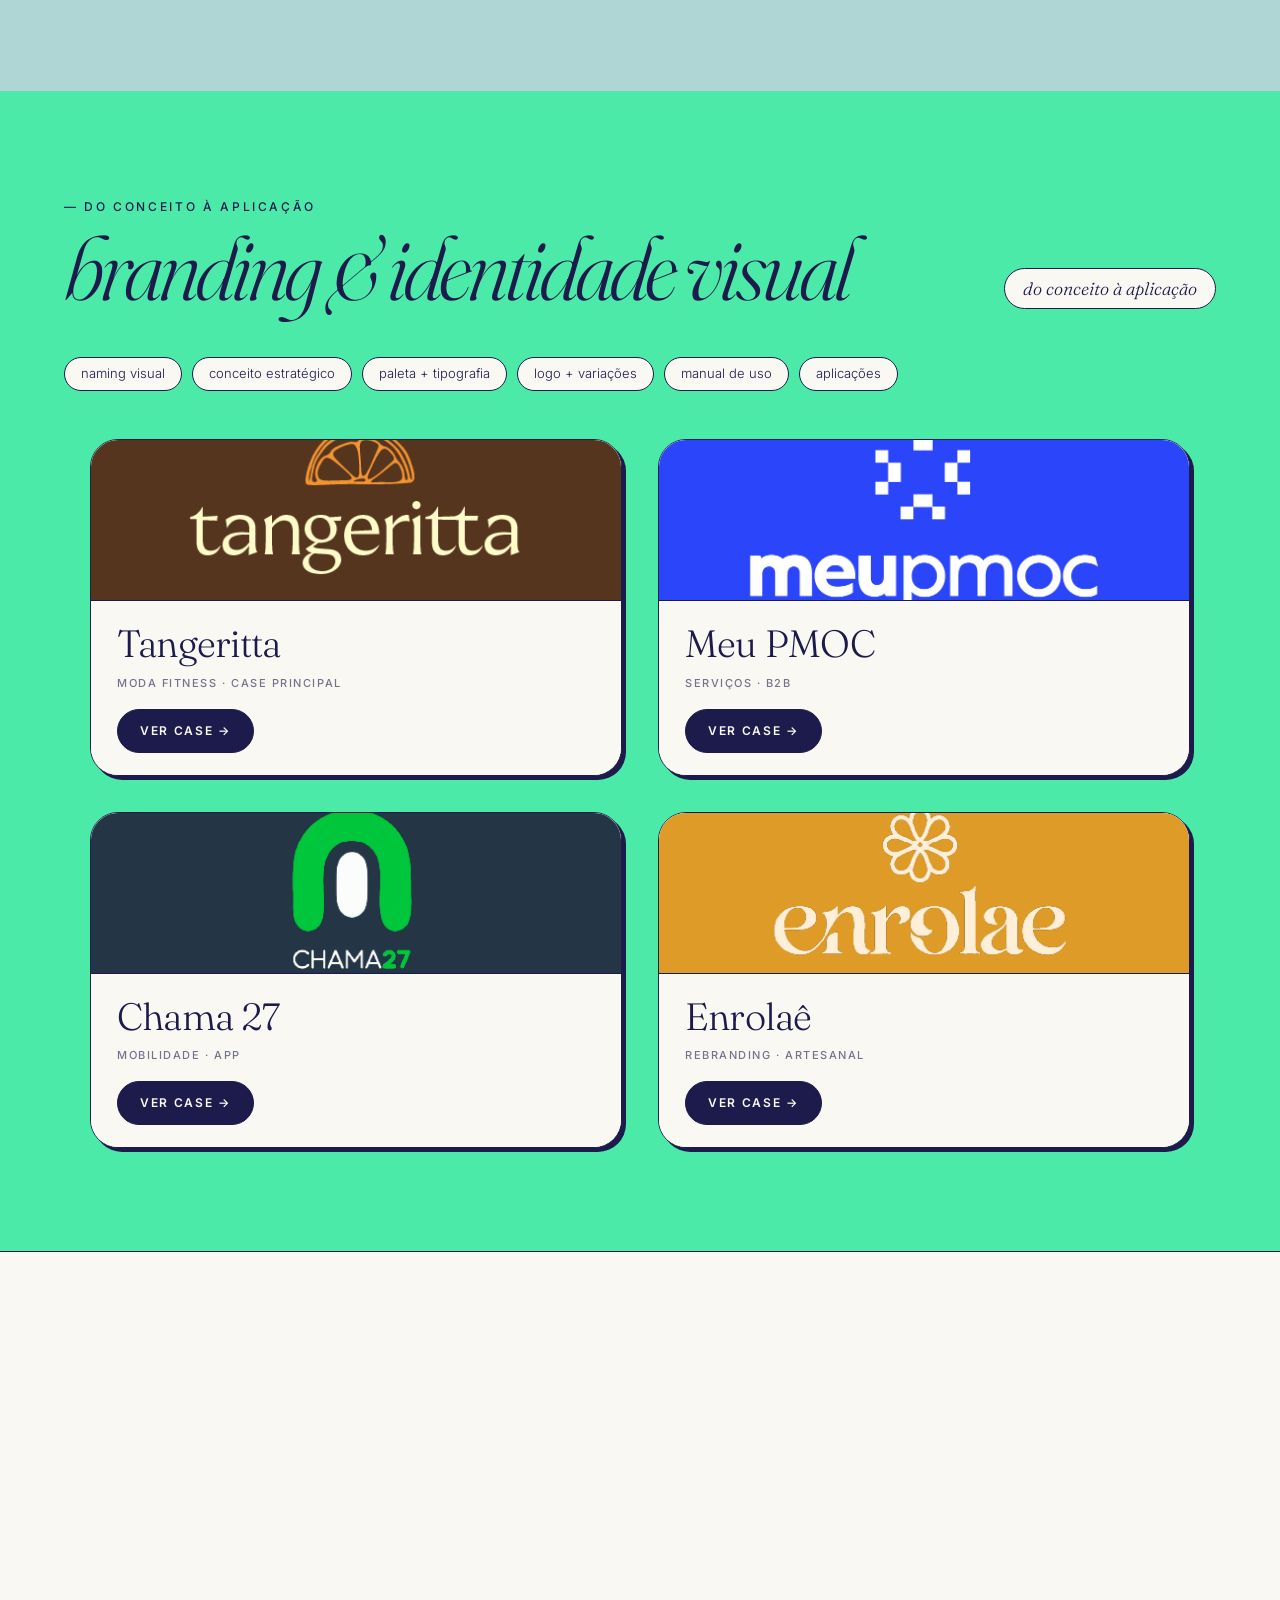
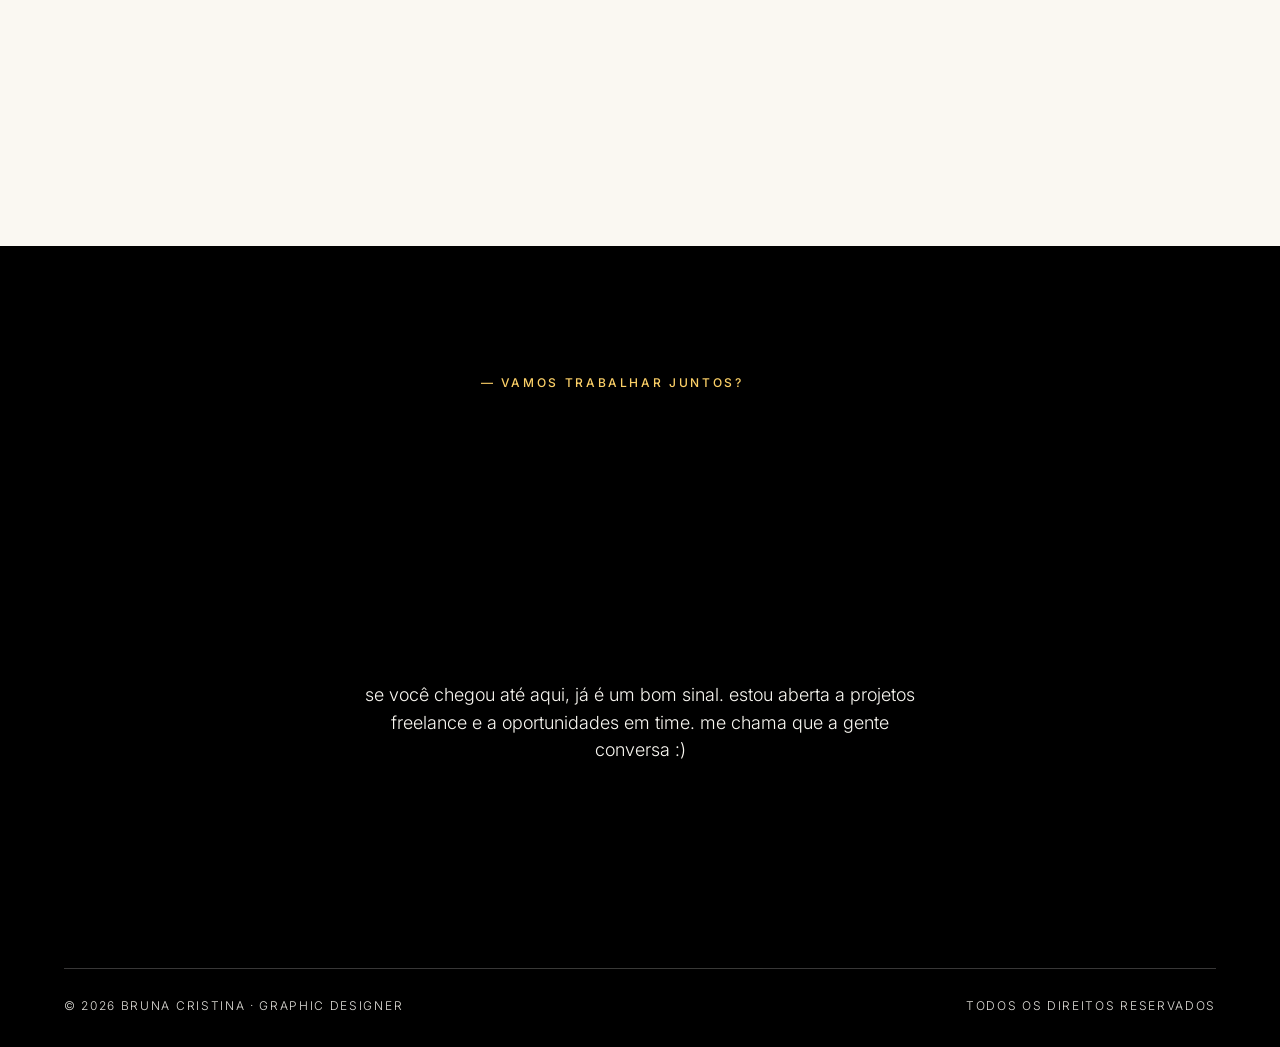
==== commit 68682cab: "fix: restaurar PT a partir do HTML original, não de objeto manual O objeto LANG.pt foi removido. O s" ====
--- a/index.html
+++ b/index.html
@@ -790,119 +790,64 @@
 </script>
 <script>
 /* ── i18n language toggle ── */
-var LANG = {
-  pt: {
-    'nav-home': 'início',
-    'nav-services': 'serviços',
-    'nav-contact': 'contato',
-    'cover-meta1': 'portfólio · 2026',
-    'cover-title': 'portfólio',
-    'hero-eyebrow': '— quem sou eu',
-    'hero-headline': 'oie,<br>sou <em>bruna ;)</em>',
-    'hero-tagline': 'design gráfico com estratégia por trás',
-    'hero-p1': 'trabalho com marcas que precisam se posicionar, comunicar melhor e vender. há mais de 4 anos transformo briefing em peça pronta, do conceito de marca ao criativo que vai pro ads.',
-    'hero-p2': 'atuo em identidade visual, criativos de performance, e-mail marketing e direção criativa. a ia acelera a produção e traz mais possibilidades, mas a direção continua sendo minha.',
-    'hero-cta1': 'ver trabalhos →',
-    'hero-cta2': 'vamos conversar',
-    'clients-head': 'marcas que confiaram no meu trabalho',
-    'svc-eyebrow': '— o que eu faço',
-    'svc-title': 'meus <em>serviços</em>',
-    'svc-1-name': 'criativos estáticos',
-    'svc-1-desc': 'posts, carrosséis, ads e banners',
-    'svc-2-name': 'e-mail marketing',
-    'svc-2-desc': 'e-mails estratégicos, automáticos &amp; manuais',
-    'svc-3-name': 'branding &amp; identidade visual',
-    'svc-3-desc': 'do conceito ao manual de uso',
-    'ads-eyebrow': '— criativos de conversão',
-    'ads-title': 'criativos <em>ads</em>',
-    'email-eyebrow': '— estratégia + conversão',
-    'email-title': 'e-mail <em>marketing</em>',
-    'email-label': 'cliente',
-    'brand-eyebrow': '— do conceito à aplicação',
-    'brand-title': 'branding &amp; <em>identidade visual</em>',
-    'brand-chip': 'do conceito à aplicação',
-    'brand-tag-1': 'naming visual',
-    'brand-tag-2': 'conceito estratégico',
-    'brand-tag-3': 'paleta + tipografia',
-    'brand-tag-4': 'logo + variações',
-    'brand-tag-5': 'manual de uso',
-    'brand-tag-6': 'aplicações',
-    'meta-1': 'moda fitness · case principal',
-    'meta-2': 'serviços · B2B',
-    'meta-3': 'mobilidade · app',
-    'meta-4': 'rebranding · artesanal',
-    'ver-case': 'ver case →',
-    'testi-eyebrow': '— o que dizem por aí',
-    'testi-title': 'depoimentos <em>reais</em>',
-    'testi-q1': '"você soube expressar cada detalhe aos quais nem mesmo podíamos perceber. <em>não temos palavras pra expressar toda gratidão</em>."',
-    'testi-by1': 'cliente de identidade visual · 2025',
-    'testi-q2': '"<em>essa comunicação que queremos seguir.</em> animal!"',
-    'testi-by2': 'cliente de e-mail marketing · 2025',
-    'testi-q3': '"acho que você pegou bem nossa <em>linha visual</em>. já passei por alguns freelas e isso é um desafio."',
-    'testi-by3': 'cliente de criativo ads · 2024',
-    'cta-eyebrow': '— vamos trabalhar juntos?',
-    'cta-title': 'vamos trabalhar<br><em>juntos?</em>',
-    'cta-sub': 'se você chegou até aqui, já é um bom sinal. estou aberta a projetos freelance e a oportunidades em time. me chama que a gente conversa :)',
-    'cta-btn': 'entrar em contato →',
-    'wa-label': 'entrar em contato',
-    'footer-rights': 'todos os direitos reservados'
-  },
-  en: {
-    'nav-home': 'home',
-    'nav-services': 'services',
-    'nav-contact': 'contact',
-    'cover-meta1': 'portfolio · 2026',
-    'cover-title': 'portfolio',
-    'hero-eyebrow': '— about me',
-    'hero-headline': 'hey,<br>i\'m <em>bruna ;)</em>',
-    'hero-tagline': 'graphic design with strategy behind it',
-    'hero-p1': 'I work with brands that need to position themselves, communicate better and sell. For over 4 years I\'ve been turning briefs into finished work — from brand concept to the creative that runs in ads.',
-    'hero-p2': 'I work in visual identity, performance creatives, email marketing and creative direction. AI speeds up production and opens new possibilities, but the direction is always mine.',
-    'hero-cta1': 'see work →',
-    'hero-cta2': 'let\'s talk',
-    'clients-head': 'brands that trusted my work',
-    'svc-eyebrow': '— what I do',
-    'svc-title': 'my <em>services</em>',
-    'svc-1-name': 'static creatives',
-    'svc-1-desc': 'posts, carousels, ads &amp; banners',
-    'svc-2-name': 'email marketing',
-    'svc-2-desc': 'strategic, automated &amp; manual emails',
-    'svc-3-name': 'branding &amp; visual identity',
-    'svc-3-desc': 'from concept to brand guidelines',
-    'ads-eyebrow': '— conversion creatives',
-    'ads-title': 'ads <em>creatives</em>',
-    'email-eyebrow': '— strategy + conversion',
-    'email-title': 'email <em>marketing</em>',
-    'email-label': 'client',
-    'brand-eyebrow': '— from concept to application',
-    'brand-title': 'branding &amp; <em>visual identity</em>',
-    'brand-chip': 'from concept to application',
-    'brand-tag-1': 'visual naming',
-    'brand-tag-2': 'strategic concept',
-    'brand-tag-3': 'palette + typography',
-    'brand-tag-4': 'logo + variations',
-    'brand-tag-5': 'brand guidelines',
-    'brand-tag-6': 'applications',
-    'meta-1': 'fitness fashion · main case',
-    'meta-2': 'services · B2B',
-    'meta-3': 'mobility · app',
-    'meta-4': 'rebranding · artisan',
-    'ver-case': 'view case →',
-    'testi-eyebrow': '— what people say',
-    'testi-title': '<em>real</em> testimonials',
-    'testi-q1': '"you knew how to express every detail we couldn\'t even notice ourselves. <em>we have no words to express our gratitude</em>."',
-    'testi-by1': 'visual identity client · 2025',
-    'testi-q2': '"<em>this is the communication we want to keep.</em> amazing!"',
-    'testi-by2': 'email marketing client · 2025',
-    'testi-q3': '"you nailed our <em>visual direction</em>. I\'ve worked with a few freelancers and that\'s always the challenge."',
-    'testi-by3': 'ads creative client · 2024',
-    'cta-eyebrow': '— let\'s work together?',
-    'cta-title': 'let\'s work<br><em>together?</em>',
-    'cta-sub': 'if you made it this far, that\'s already a good sign. I\'m open to freelance projects and team opportunities. reach out and let\'s talk :)',
-    'cta-btn': 'get in touch →',
-    'wa-label': 'get in touch',
-    'footer-rights': 'all rights reserved'
-  }
+/* PT originals are captured from the HTML at load time — never rewritten manually */
+var _ptOriginals = {};
+
+var LANG_EN = {
+  'nav-home': 'home',
+  'nav-services': 'services',
+  'nav-contact': 'contact',
+  'cover-meta1': 'portfolio · 2026',
+  'cover-title': 'portfolio',
+  'hero-eyebrow': '— about me',
+  'hero-headline': 'hey,<br>i\'m <em>bruna ;)</em>',
+  'hero-tagline': 'graphic design with strategy behind it',
+  'hero-p1': 'I work with brands that need to position themselves, communicate better and sell. For over 4 years I\'ve been turning briefs into finished work — from brand concept to the creative that runs in ads.',
+  'hero-p2': 'I work in visual identity, performance creatives, email marketing and creative direction. AI speeds up production and opens new possibilities, but the direction is always mine.',
+  'hero-cta1': 'see work →',
+  'hero-cta2': 'let\'s talk',
+  'clients-head': 'brands that trusted my work',
+  'svc-eyebrow': '— what I do',
+  'svc-title': 'my <em>services</em>',
+  'svc-1-name': 'static creatives',
+  'svc-1-desc': 'posts, carousels, ads &amp; banners',
+  'svc-2-name': 'email marketing',
+  'svc-2-desc': 'strategic, automated &amp; manual emails',
+  'svc-3-name': 'branding &amp; visual identity',
+  'svc-3-desc': 'from concept to brand guidelines',
+  'ads-eyebrow': '— conversion creatives',
+  'ads-title': 'ads <em>creatives</em>',
+  'email-eyebrow': '— strategy + conversion',
+  'email-title': 'email <em>marketing</em>',
+  'email-label': 'client',
+  'brand-eyebrow': '— from concept to application',
+  'brand-title': 'branding &amp; <em>visual identity</em>',
+  'brand-chip': 'from concept to application',
+  'brand-tag-1': 'visual naming',
+  'brand-tag-2': 'strategic concept',
+  'brand-tag-3': 'palette + typography',
+  'brand-tag-4': 'logo + variations',
+  'brand-tag-5': 'brand guidelines',
+  'brand-tag-6': 'applications',
+  'meta-1': 'fitness fashion · main case',
+  'meta-2': 'services · B2B',
+  'meta-3': 'mobility · app',
+  'meta-4': 'rebranding · artisan',
+  'ver-case': 'view case →',
+  'testi-eyebrow': '— what people say',
+  'testi-title': '<em>real</em> testimonials',
+  'testi-q1': '"you knew how to express every detail we couldn\'t even notice ourselves. <em>we have no words to express our gratitude</em>."',
+  'testi-by1': 'visual identity client · 2025',
+  'testi-q2': '"<em>this is the communication we want to keep.</em> amazing!"',
+  'testi-by2': 'email marketing client · 2025',
+  'testi-q3': '"you nailed our <em>visual direction</em>. I\'ve worked with a few freelancers and that\'s always the challenge."',
+  'testi-by3': 'ads creative client · 2024',
+  'cta-eyebrow': '— let\'s work together?',
+  'cta-title': 'let\'s work<br><em>together?</em>',
+  'cta-sub': 'if you made it this far, that\'s already a good sign. I\'m open to freelance projects and team opportunities. reach out and let\'s talk :)',
+  'cta-btn': 'get in touch →',
+  'wa-label': 'get in touch',
+  'footer-rights': 'all rights reserved'
 };
 
 function toggleLang() {
@@ -913,11 +858,13 @@
 }
 
 function applyLang(lang) {
-  var dict = LANG[lang];
-  if (!dict) return;
   document.querySelectorAll('[data-i18n]').forEach(function(el) {
     var key = el.getAttribute('data-i18n');
-    if (dict[key] !== undefined) el.innerHTML = dict[key];
+    if (lang === 'en') {
+      if (LANG_EN[key] !== undefined) el.innerHTML = LANG_EN[key];
+    } else {
+      if (_ptOriginals[key] !== undefined) el.innerHTML = _ptOriginals[key];
+    }
   });
   document.documentElement.lang = lang === 'en' ? 'en' : 'pt-BR';
   document.title = lang === 'en'
@@ -931,8 +878,11 @@
     : 'https://wa.me/5571981491865?text=Oi%20Bruna!%20Vi%20seu%20portf%C3%B3lio%20e%20queria%20conversar%20sobre%20um%20projeto.';
 }
 
-// init from localStorage
+// capture PT originals before any changes, then init from localStorage
 (function() {
+  document.querySelectorAll('[data-i18n]').forEach(function(el) {
+    _ptOriginals[el.getAttribute('data-i18n')] = el.innerHTML;
+  });
   var saved;
   try { saved = localStorage.getItem('bc-lang'); } catch(e) {}
   if (saved === 'en') applyLang('en');
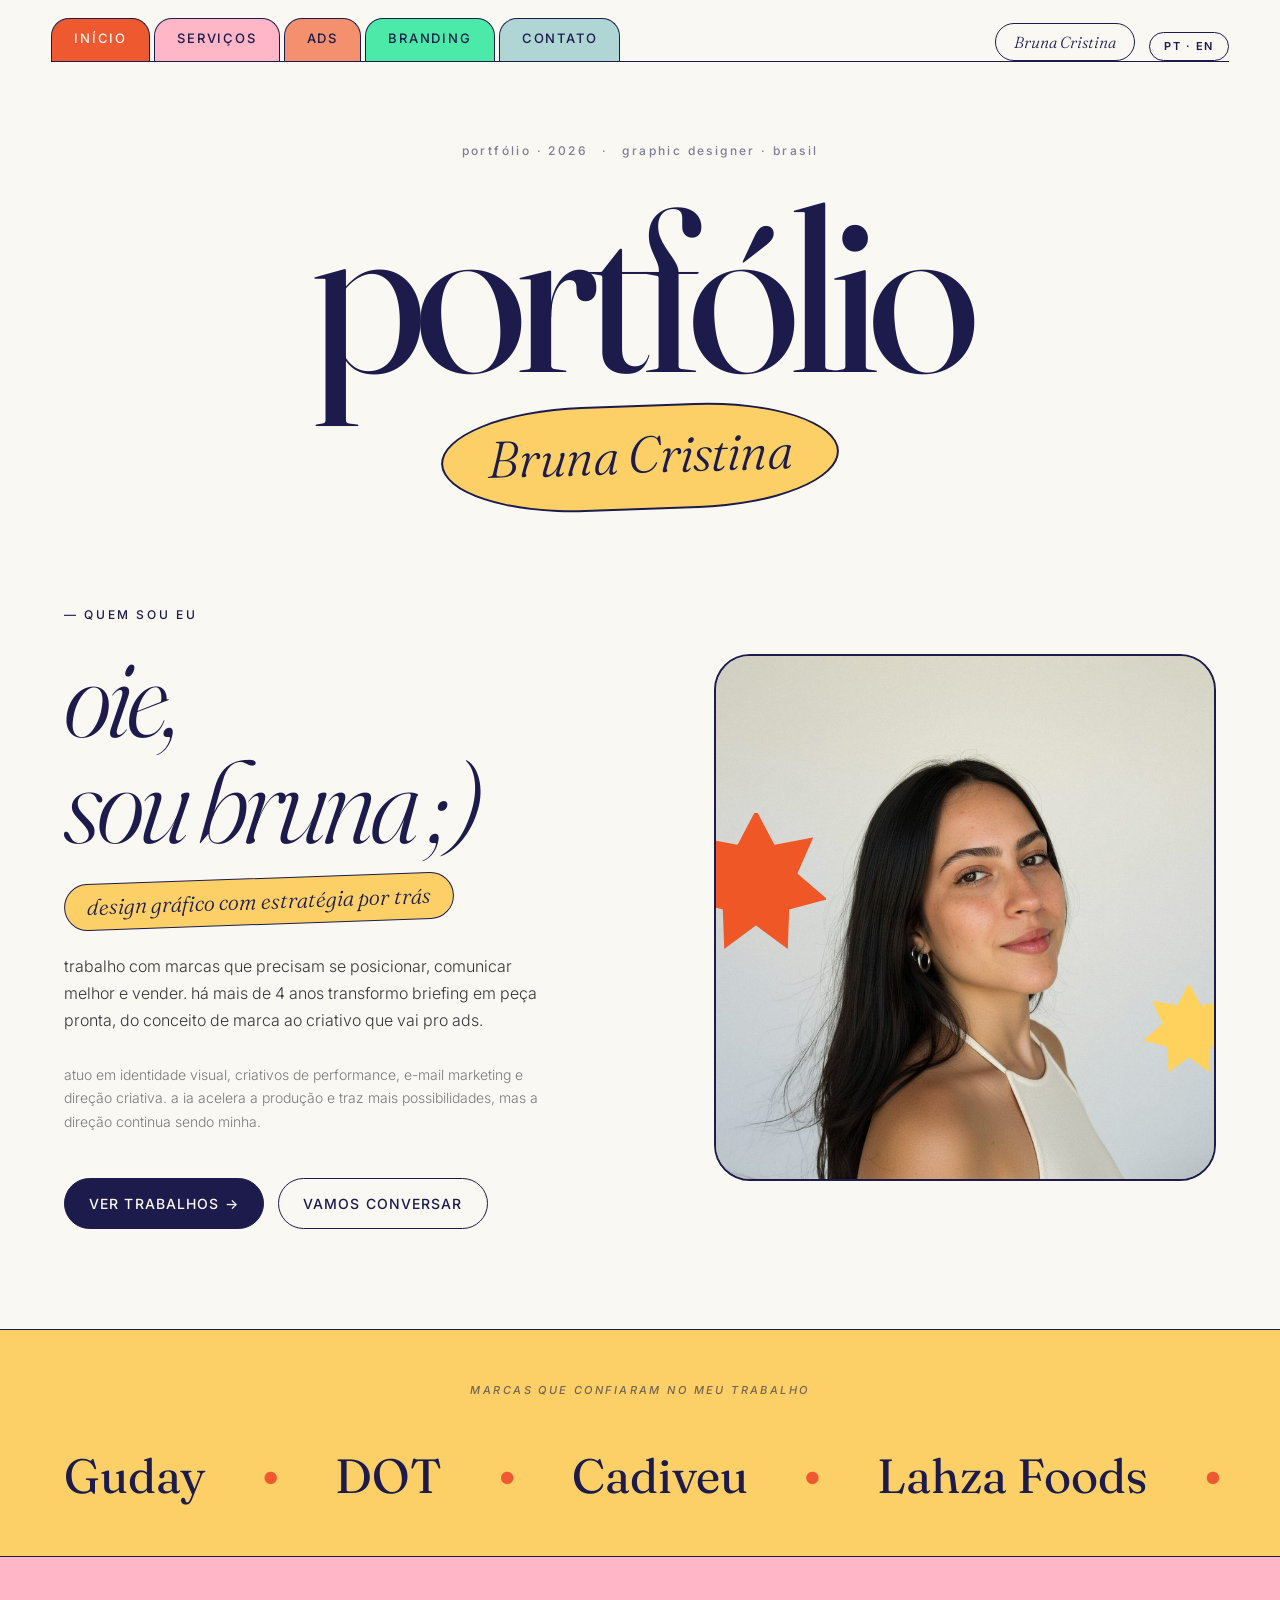
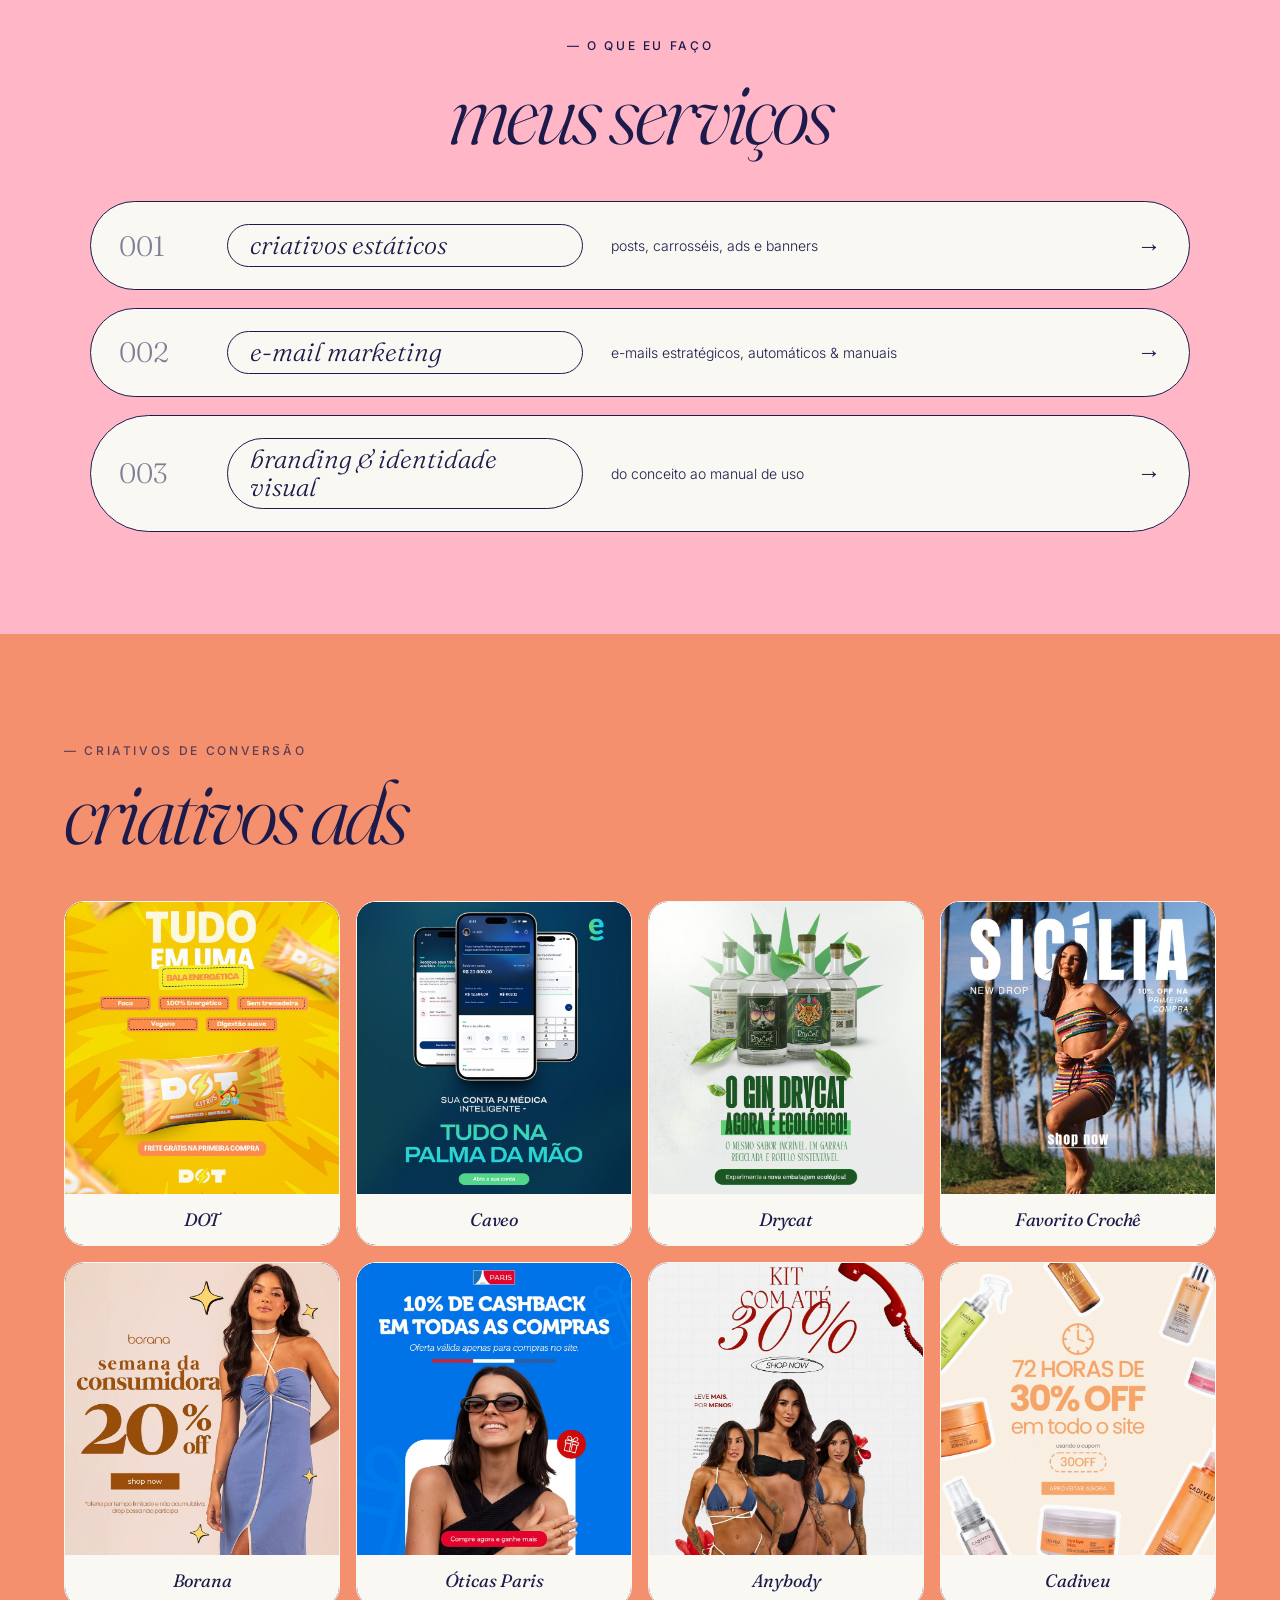
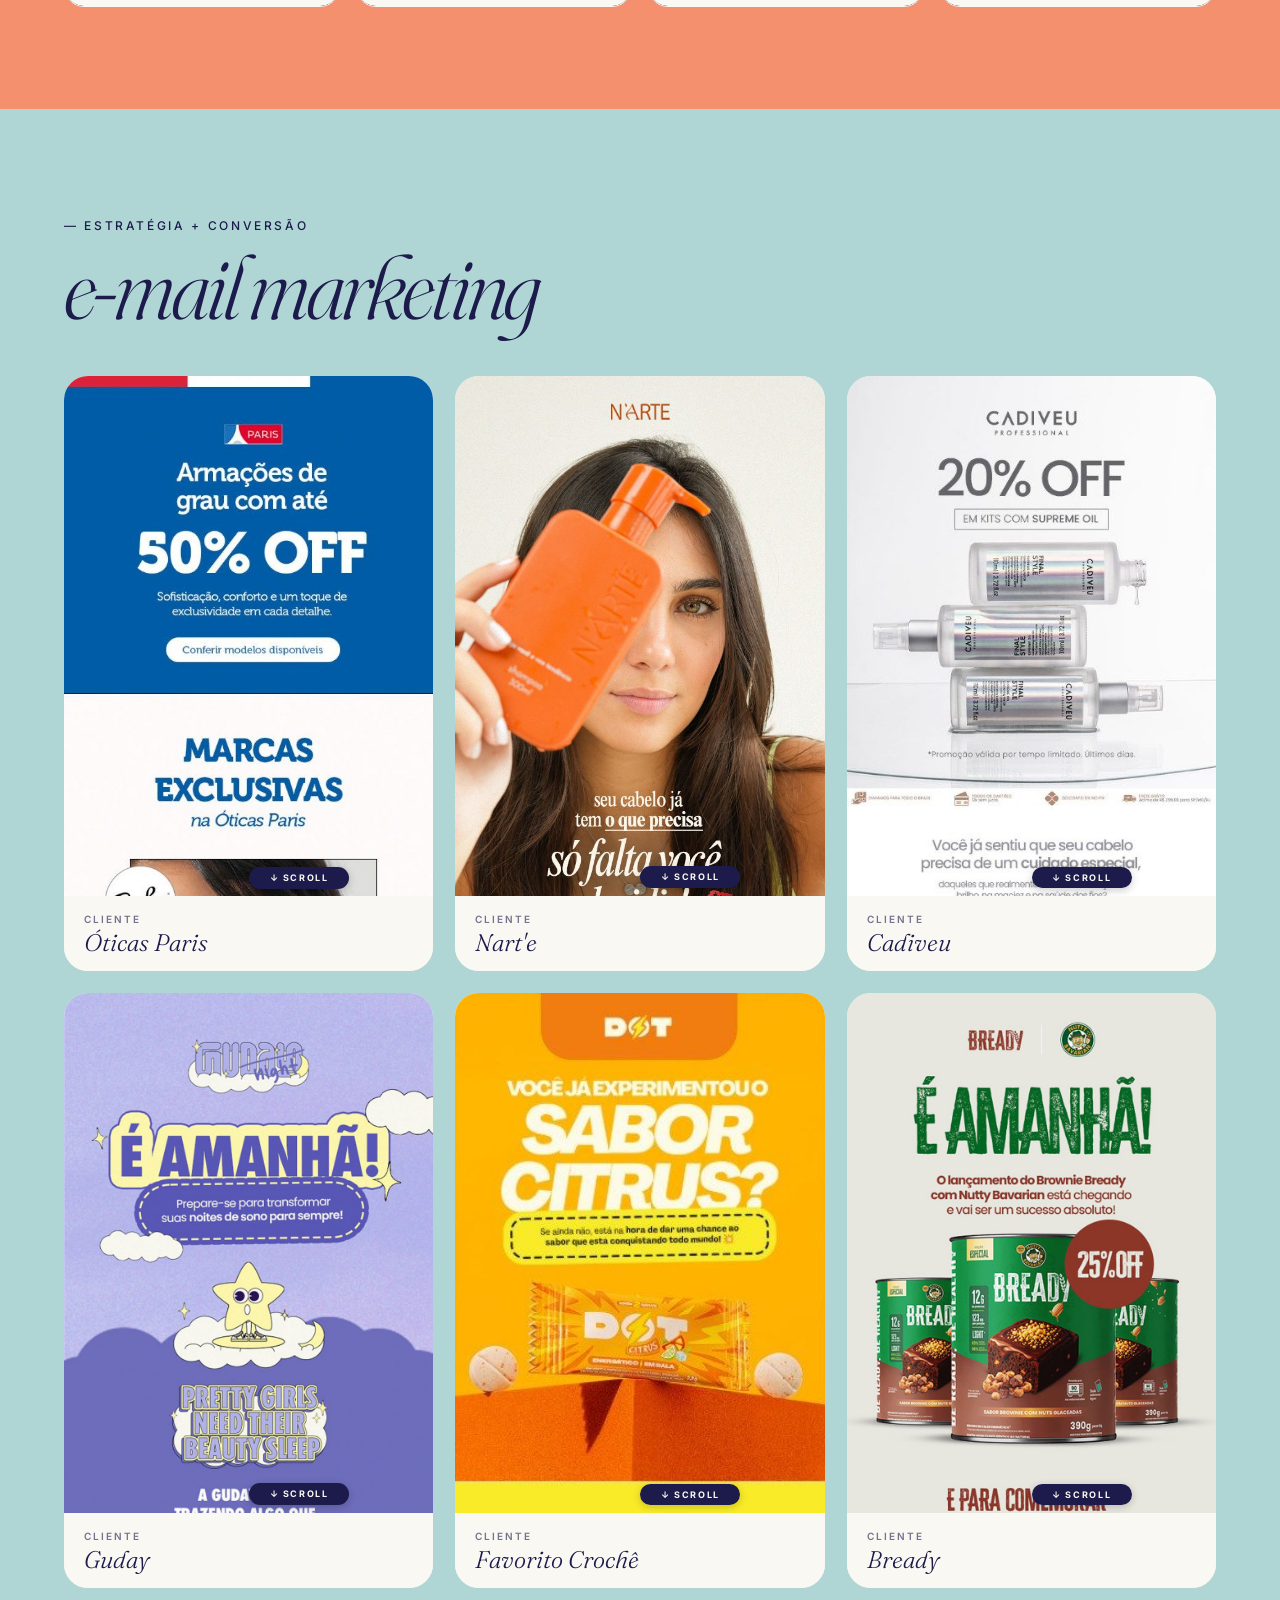
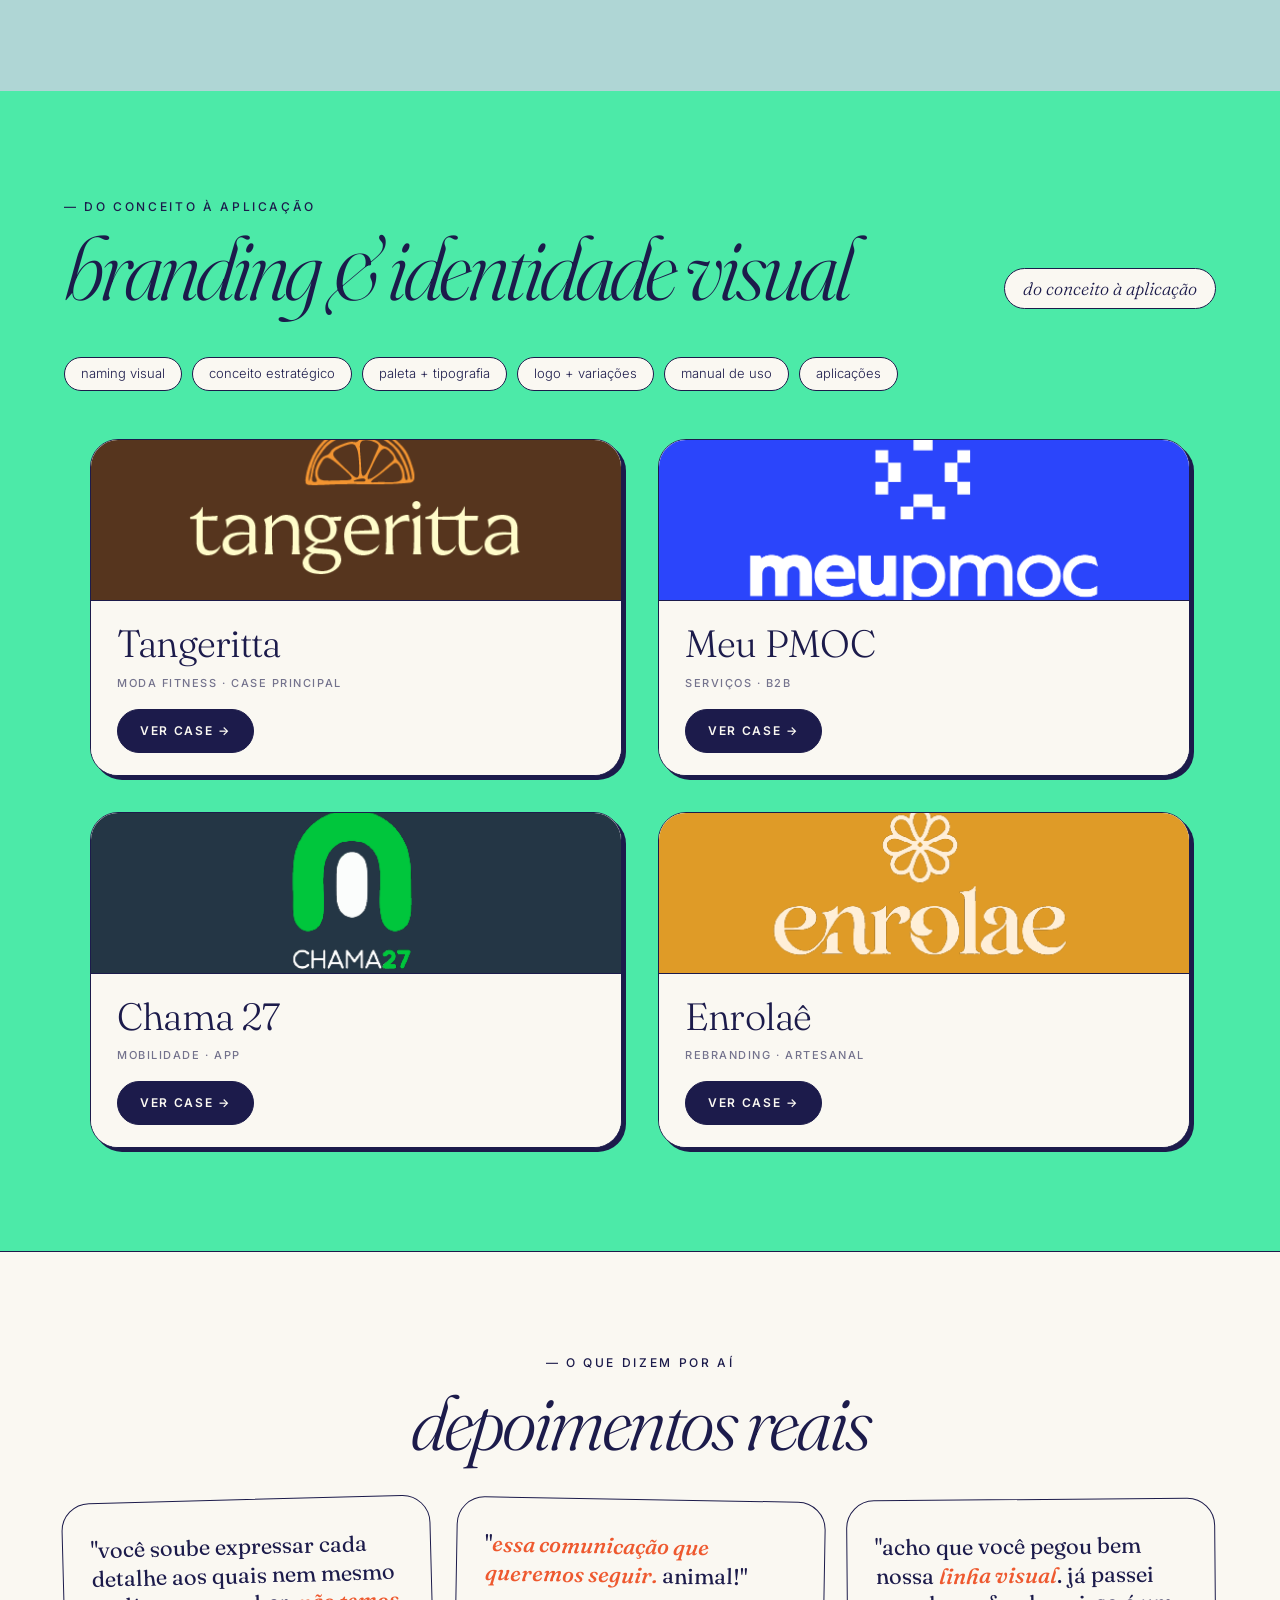
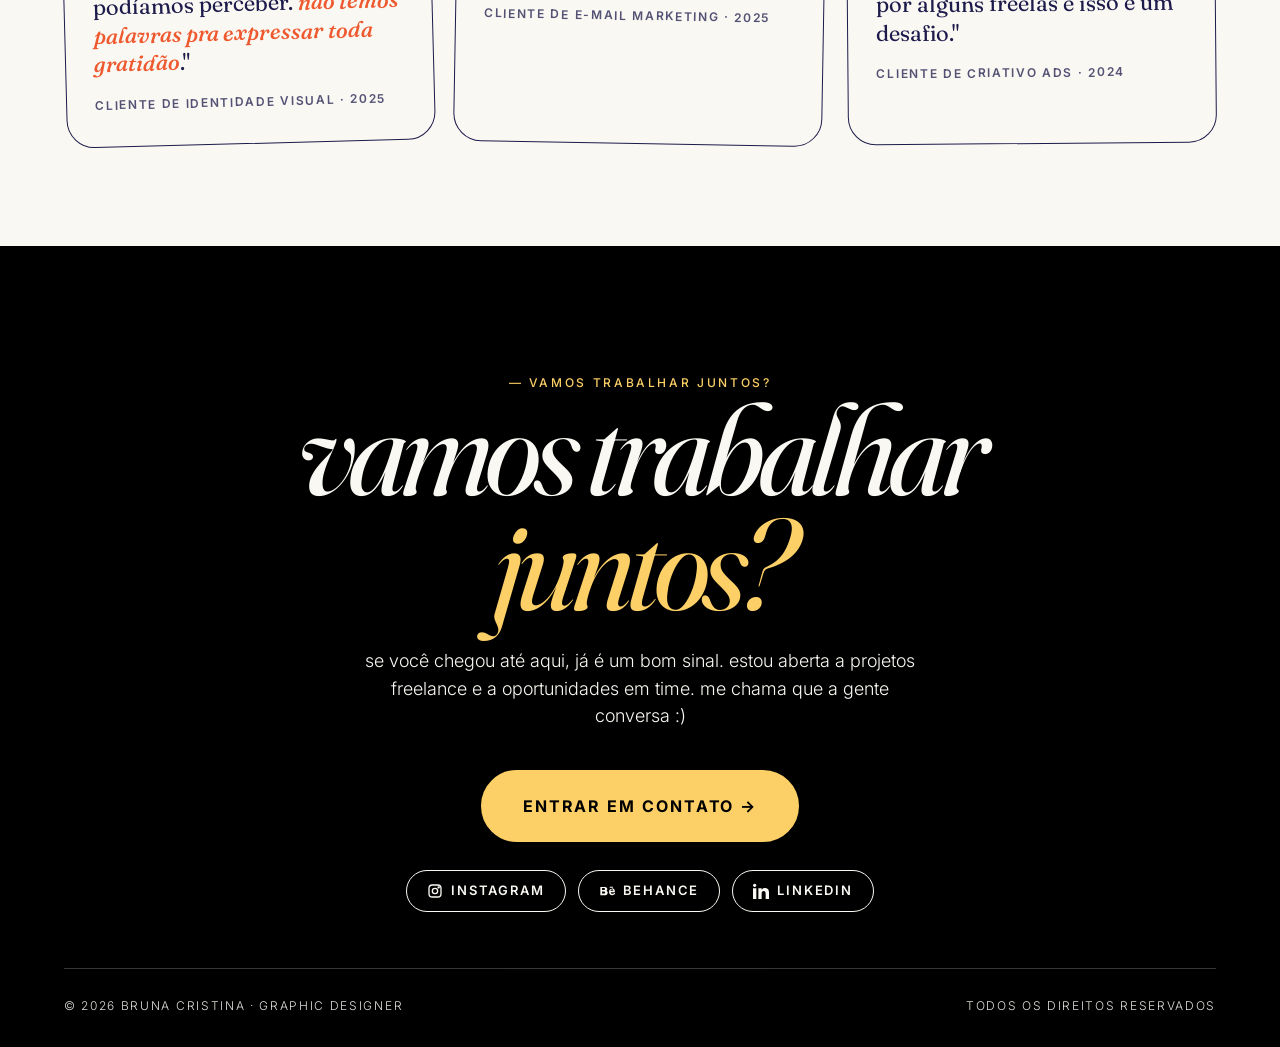
==== commit 31f15ccf: "perf: comprimir imagens, lazy loading e setup Vercel - Comprimiu/redimensionou 33 imagens: -30MB no " ====
--- a/index.html
+++ b/index.html
@@ -4,8 +4,15 @@
 <meta charset="utf-8" />
 <meta name="viewport" content="width=device-width, initial-scale=1" />
 <title>portfólio · bruna cristina · graphic designer</title>
+<meta name="description" content="Bruna Cristina — designer gráfica especializada em identidade visual, criativos de performance e e-mail marketing." />
+<!-- preconnect externos -->
+<link rel="preconnect" href="https://static.klaviyo.com" />
+<link rel="preconnect" href="https://fonts.googleapis.com" />
+<link rel="preconnect" href="https://fonts.gstatic.com" crossorigin />
+<!-- preload imagem crítica (above the fold) -->
+<link rel="preload" as="image" href="assets/portrait-bruna.jpg" />
 <link rel="stylesheet" href="colors_and_type.css" />
-<script src="image-slot.js"></script>
+<script src="image-slot.js" defer></script>
 <style>
   :root {
     --navy: #1C1B4B;
@@ -260,7 +267,7 @@
     .ads-grid { grid-template-columns: 1fr 1fr; gap: 8px; }
   }
 </style>
-<script async type='text/javascript' src='https://static.klaviyo.com/onsite/js/YxFfpH/klaviyo.js?company_id=YxFfpH'></script>
+<script defer type='text/javascript' src='https://static.klaviyo.com/onsite/js/YxFfpH/klaviyo.js?company_id=YxFfpH'></script>
 <script type="text/javascript">
 !function(){if(!window.klaviyo){window._klOnsite=window._klOnsite||[];try{window.klaviyo=new Proxy({},{get:function(n,i){return"push"===i?function(){var n;(n=window._klOnsite).push.apply(n,arguments)}:function(){for(var n=arguments.length,o=new Array(n),w=0;w<n;w++)o[w]=arguments[w];var t="function"==typeof o[o.length-1]?o.pop():void 0,e=new Promise((function(n){window._klOnsite.push([i].concat(o,[function(i){t&&t(i),n(i)}]))}));return e}}})}catch(n){window.klaviyo=window.klaviyo||[],window.klaviyo.push=function(){var n;(n=window._klOnsite).push.apply(n,arguments)}}}}();
 </script>
@@ -314,8 +321,8 @@
     </div>
     <div class="hero-portrait" id="portrait">
       <img src="assets/portrait-bruna.jpg" alt="Bruna Cristina — graphic designer" class="portrait-img" loading="eager">
-      <img src="assets/star-8point.svg" class="star-deco star-orange" style="left:-30px; top:30%; width:140px; height:140px;" alt="" data-parallax="0.4">
-      <img src="assets/star-8point.svg" class="star-deco star-yellow" style="right:-20px; bottom:20%; width:90px; height:90px;" alt="" data-parallax="-0.3">
+      <img src="assets/star-8point.svg" class="star-deco star-orange" style="left:-30px; top:30%; width:140px; height:140px;" alt="" data-parallax="0.4" loading="lazy">
+      <img src="assets/star-8point.svg" class="star-deco star-yellow" style="right:-20px; bottom:20%; width:90px; height:90px;" alt="" data-parallax="-0.3" loading="lazy">
     </div>
   </div>
 </section>
@@ -376,12 +383,12 @@
       <div class="case-sub"></div>
     </div>
     <div class="email-grid">
-      <div class="email-card"><div class="email-scroll"><img src="assets/email/oticas-lancamento.jpg" alt="Óticas Paris" /><div class="scroll-hint">↓ scroll</div></div><div class="email-meta"><span class="label" data-i18n="email-label">cliente</span><span class="name">Óticas Paris</span></div></div>
-      <div class="email-card"><div class="email-scroll"><img src="assets/email/narte-forms.jpg" alt="Nart'e" /><div class="scroll-hint">↓ scroll</div></div><div class="email-meta"><span class="label" data-i18n="email-label">cliente</span><span class="name">Nart'e</span></div></div>
-      <div class="email-card"><div class="email-scroll"><img src="assets/email/cadiveu-oferta.jpg" alt="Cadiveu" /><div class="scroll-hint">↓ scroll</div></div><div class="email-meta"><span class="label" data-i18n="email-label">cliente</span><span class="name">Cadiveu</span></div></div>
-      <div class="email-card"><div class="email-scroll"><img src="assets/email/guday-email.jpg" alt="Guday" /><div class="scroll-hint">↓ scroll</div></div><div class="email-meta"><span class="label" data-i18n="email-label">cliente</span><span class="name">Guday</span></div></div>
-      <div class="email-card"><div class="email-scroll"><img src="assets/email/favorito-sunflower.jpg" alt="Favorito Crochê" /><div class="scroll-hint">↓ scroll</div></div><div class="email-meta"><span class="label" data-i18n="email-label">cliente</span><span class="name">Favorito Crochê</span></div></div>
-      <div class="email-card"><div class="email-scroll"><img src="assets/email/bready-email.jpg" alt="Bready" /><div class="scroll-hint">↓ scroll</div></div><div class="email-meta"><span class="label" data-i18n="email-label">cliente</span><span class="name">Bready</span></div></div>
+      <div class="email-card"><div class="email-scroll"><img src="assets/email/oticas-lancamento.jpg" alt="Óticas Paris" loading="lazy" /><div class="scroll-hint">↓ scroll</div></div><div class="email-meta"><span class="label" data-i18n="email-label">cliente</span><span class="name">Óticas Paris</span></div></div>
+      <div class="email-card"><div class="email-scroll"><img src="assets/email/narte-forms.jpg" alt="Nart'e" loading="lazy" /><div class="scroll-hint">↓ scroll</div></div><div class="email-meta"><span class="label" data-i18n="email-label">cliente</span><span class="name">Nart'e</span></div></div>
+      <div class="email-card"><div class="email-scroll"><img src="assets/email/cadiveu-oferta.jpg" alt="Cadiveu" loading="lazy" /><div class="scroll-hint">↓ scroll</div></div><div class="email-meta"><span class="label" data-i18n="email-label">cliente</span><span class="name">Cadiveu</span></div></div>
+      <div class="email-card"><div class="email-scroll"><img src="assets/email/guday-email.jpg" alt="Guday" loading="lazy" /><div class="scroll-hint">↓ scroll</div></div><div class="email-meta"><span class="label" data-i18n="email-label">cliente</span><span class="name">Guday</span></div></div>
+      <div class="email-card"><div class="email-scroll"><img src="assets/email/favorito-sunflower.jpg" alt="Favorito Crochê" loading="lazy" /><div class="scroll-hint">↓ scroll</div></div><div class="email-meta"><span class="label" data-i18n="email-label">cliente</span><span class="name">Favorito Crochê</span></div></div>
+      <div class="email-card"><div class="email-scroll"><img src="assets/email/bready-email.jpg" alt="Bready" loading="lazy" /><div class="scroll-hint">↓ scroll</div></div><div class="email-meta"><span class="label" data-i18n="email-label">cliente</span><span class="name">Bready</span></div></div>
     </div>
   </div>
 </section>
